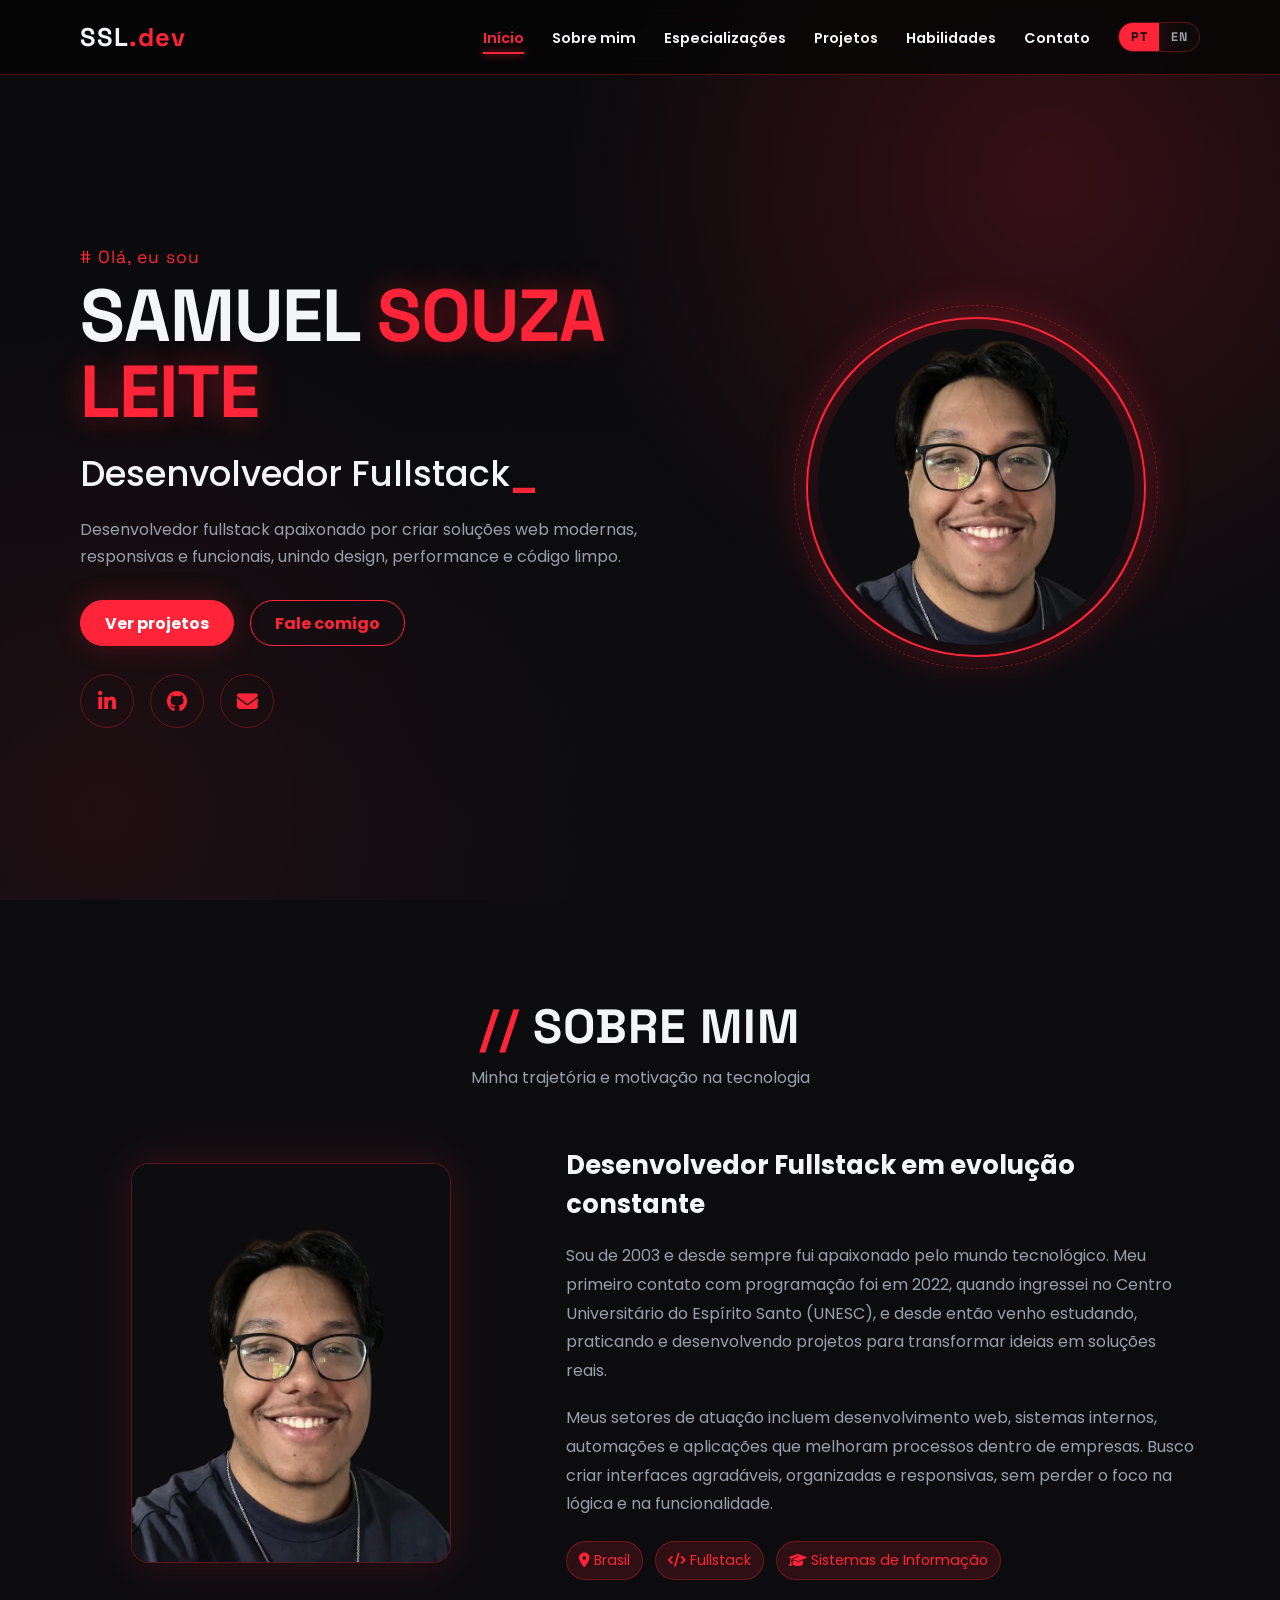
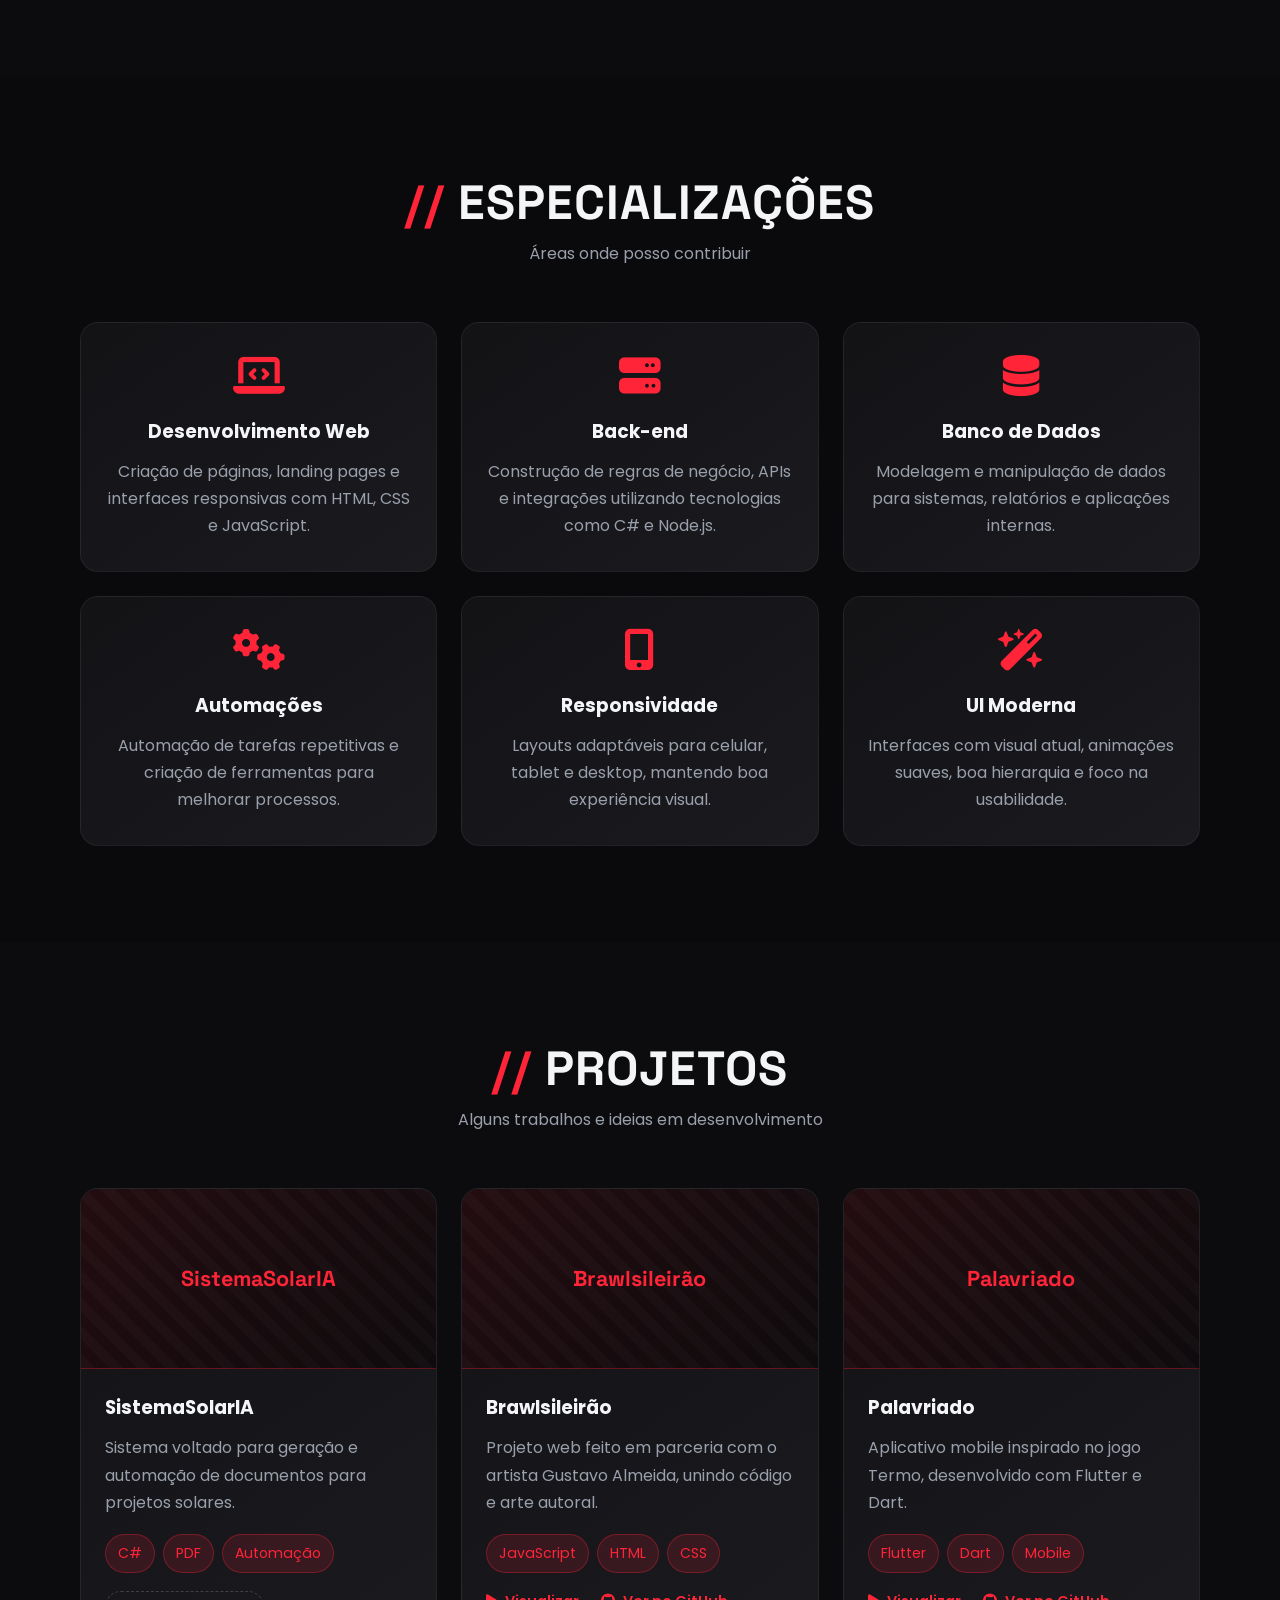
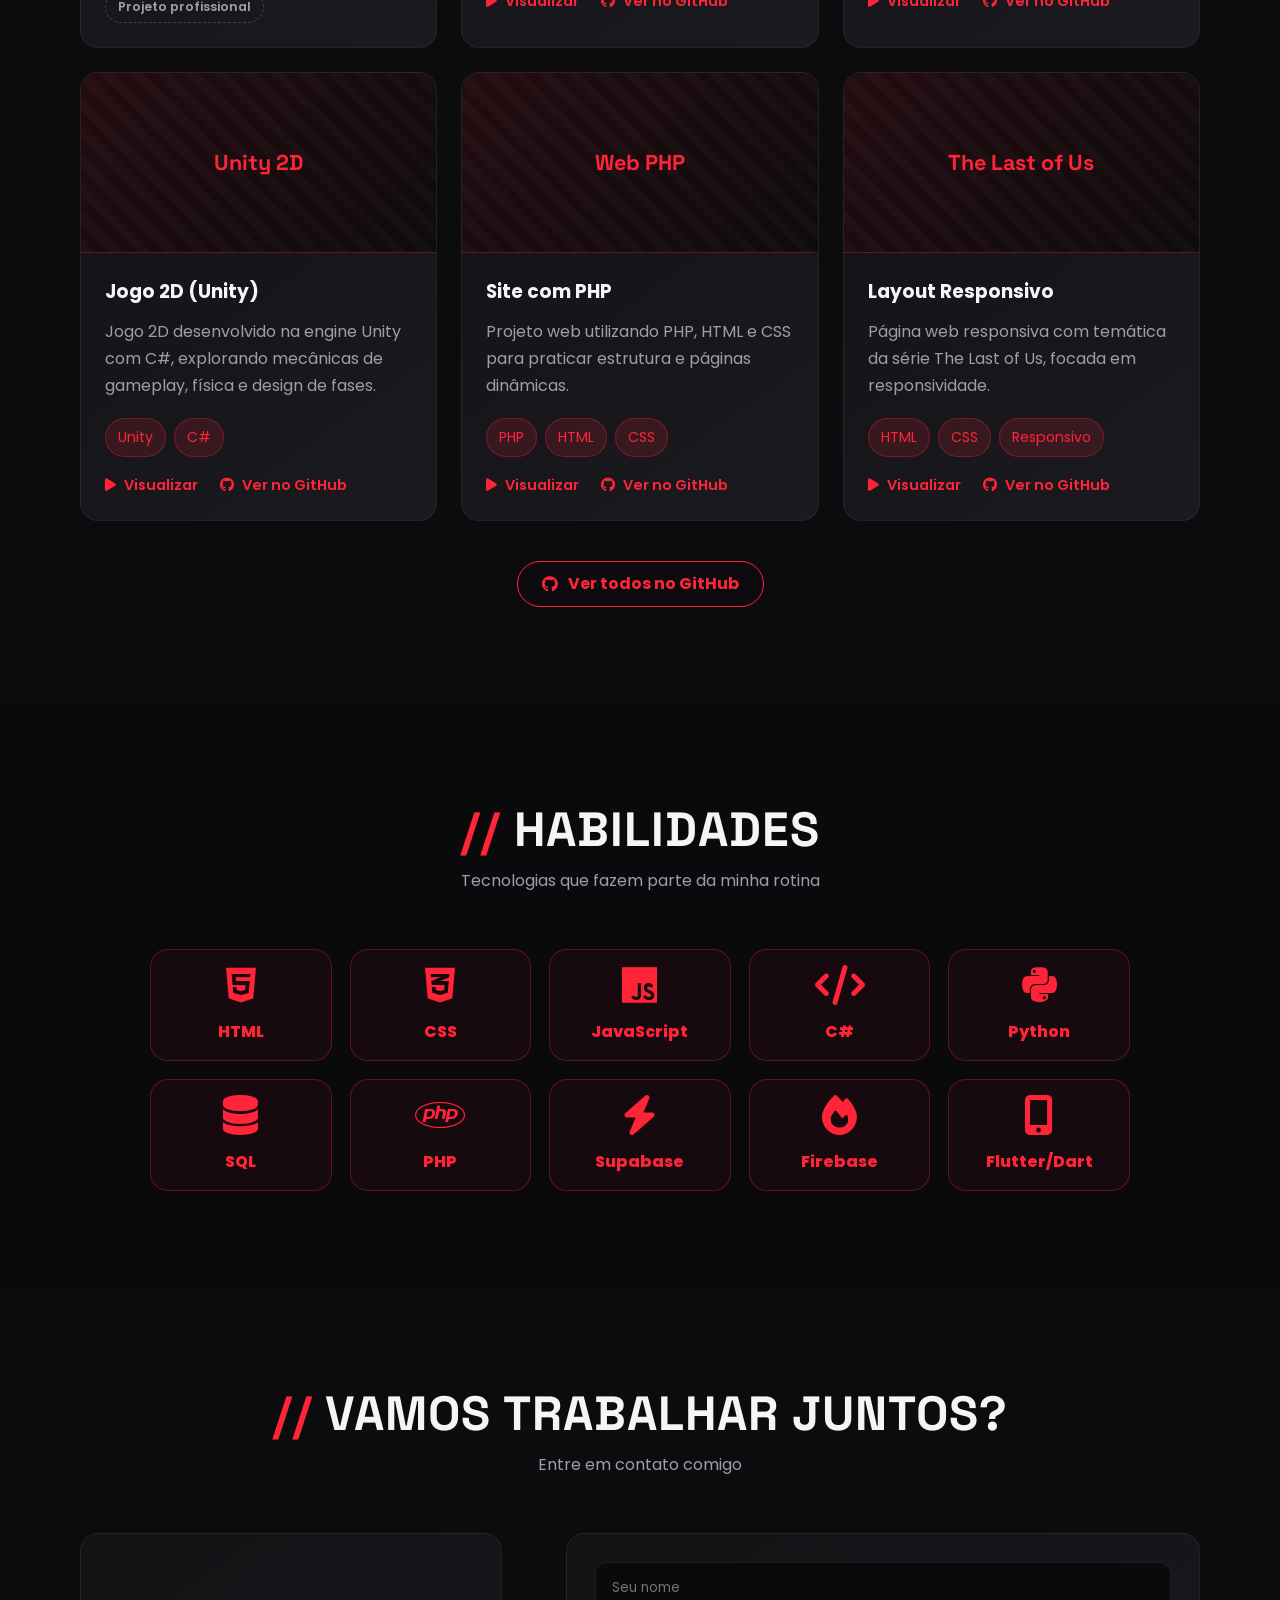
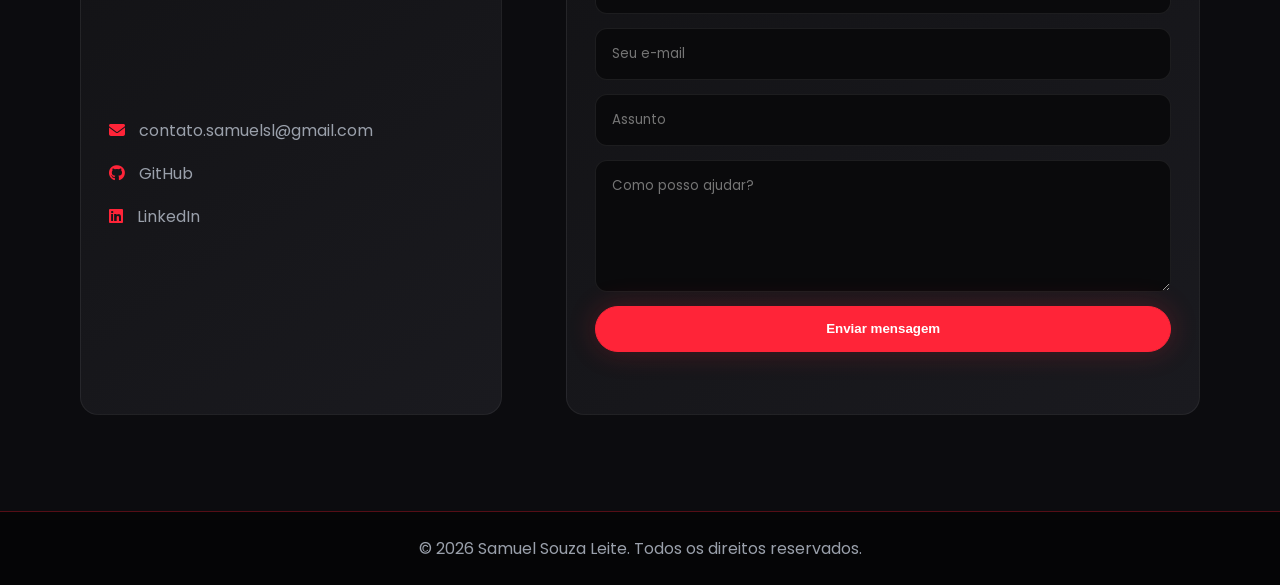
==== index.html @ d4958735 "Transforma habilidades em accordion e ajusta contato e formacao - Habilidades centralizadas em grade" ====
<!DOCTYPE html>
<html lang="pt-BR">
<head>
    <meta charset="UTF-8" />
    <meta name="viewport" content="width=device-width, initial-scale=1.0" />
    <meta name="description" content="Portfólio de Samuel Souza Leite, desenvolvedor fullstack." />
    <title>Samuel Souza Leite | Desenvolvedor Fullstack</title>

    <link rel="preconnect" href="https://fonts.googleapis.com" />
    <link rel="preconnect" href="https://fonts.gstatic.com" crossorigin />
    <link href="https://fonts.googleapis.com/css2?family=Poppins:wght@300;400;500;600;700;800&family=Space+Grotesk:wght@500;600;700&display=swap" rel="stylesheet" />
    <link rel="stylesheet" href="https://cdnjs.cloudflare.com/ajax/libs/font-awesome/6.5.2/css/all.min.css" />
    <link rel="stylesheet" href="style.css" />
</head>
<body>
    <div class="grid-overlay" aria-hidden="true"></div>

    <header class="header" id="header">
        <nav class="navbar container">
            <a href="#home" class="logo">SSL<span>.dev</span></a>

            <div class="nav-right">
                <ul class="nav-menu" id="navMenu">
                    <li><a href="#home" class="nav-link active" data-i18n="nav_home">Início</a></li>
                    <li><a href="#sobre" class="nav-link" data-i18n="nav_about">Sobre mim</a></li>
                    <li><a href="#especializacoes" class="nav-link" data-i18n="nav_services">Especializações</a></li>
                    <li><a href="#projetos" class="nav-link" data-i18n="nav_projects">Projetos</a></li>
                    <li><a href="#habilidades" class="nav-link" data-i18n="nav_skills">Habilidades</a></li>
                    <li><a href="#contato" class="nav-link" data-i18n="nav_contact">Contato</a></li>
                </ul>

                <div class="lang-switch" id="langSwitch" role="group" aria-label="Idioma / Language">
                    <button type="button" class="lang-btn active" data-lang="pt">PT</button>
                    <button type="button" class="lang-btn" data-lang="en">EN</button>
                </div>

                <button class="menu-toggle" id="menuToggle" aria-label="Abrir menu">
                    <span></span>
                    <span></span>
                    <span></span>
                </button>
            </div>
        </nav>
    </header>

    <main>
        <section class="hero section" id="home">
            <div class="container hero-content">
                <div class="hero-text reveal">
                    <p class="eyebrow" data-i18n="hero_eyebrow"># Olá, eu sou</p>
                    <h1>SAMUEL <span>SOUZA LEITE</span></h1>
                    <h2><span id="typingText"></span><span class="cursor">_</span></h2>
                    <p class="hero-description" data-i18n="hero_description">
                        Desenvolvedor fullstack apaixonado por criar soluções web modernas,
                        responsivas e funcionais, unindo design, performance e código limpo.
                    </p>

                    <div class="hero-actions">
                        <a href="#projetos" class="btn btn-primary" data-i18n="hero_btn_projects">Ver projetos</a>
                        <a href="#contato" class="btn btn-outline" data-i18n="hero_btn_contact">Fale comigo</a>
                    </div>

                    <div class="social-links">
                        <a href="https://www.linkedin.com/in/samuel-souza-leite-43281b252/" target="_blank" rel="noopener noreferrer" aria-label="LinkedIn">
                            <i class="fa-brands fa-linkedin-in"></i>
                        </a>
                        <a href="https://github.com/samuelsouzaleite" target="_blank" rel="noopener noreferrer" aria-label="GitHub">
                            <i class="fa-brands fa-github"></i>
                        </a>
                        <a href="https://mail.google.com/mail/?view=cm&fs=1&to=contato.samuelsl@gmail.com&su=Contato%20via%20portf%C3%B3lio" target="_blank" rel="noopener noreferrer" aria-label="E-mail">
                            <i class="fa-solid fa-envelope"></i>
                        </a>
                    </div>
                </div>

                <div class="hero-image reveal">
                    <div class="image-frame">
                        <div class="image-crop">
                            <img src="assets/img/fotoperfil.webp" alt="Foto de Samuel Souza Leite" />
                        </div>
                    </div>
                </div>
            </div>
        </section>

        <section class="section about" id="sobre">
            <div class="container">
                <div class="section-title reveal">
                    <h2 data-i18n="about_title">Sobre mim</h2>
                    <p data-i18n="about_subtitle">Minha trajetória e motivação na tecnologia</p>
                </div>

                <div class="about-content">
                    <div class="about-illustration reveal">
                        <div class="about-photo">
                            <img src="assets/img/fotoperfil.webp" alt="Ilustração de Samuel" />
                        </div>
                    </div>

                    <div class="about-text reveal">
                        <h3 data-i18n="about_h3">Desenvolvedor Fullstack em evolução constante</h3>
                        <p data-i18n="about_p1">
                            Sou de 2003 e desde sempre fui apaixonado pelo mundo tecnológico.
                            Meu primeiro contato com programação foi em 2022, quando ingressei no Centro
                            Universitário do Espírito Santo (UNESC), e desde então venho estudando, praticando
                            e desenvolvendo projetos para transformar ideias em soluções reais.
                        </p>
                        <p data-i18n="about_p2">
                            Meus setores de atuação incluem desenvolvimento web, sistemas internos, automações e aplicações
                            que melhoram processos dentro de empresas. Busco criar interfaces agradáveis,
                            organizadas e responsivas, sem perder o foco na lógica e na funcionalidade.
                        </p>

                        <div class="about-info">
                            <span><i class="fa-solid fa-location-dot"></i> <span data-i18n="about_info_location">Brasil</span></span>
                            <span><i class="fa-solid fa-code"></i> <span data-i18n="about_info_role">Fullstack</span></span>
                            <span><i class="fa-solid fa-graduation-cap"></i> <span data-i18n="about_info_edu">Sistemas de Informação</span></span>
                        </div>
                    </div>
                </div>
            </div>
        </section>

        <section class="section services" id="especializacoes">
            <div class="container">
                <div class="section-title reveal">
                    <h2 data-i18n="services_title">Especializações</h2>
                    <p data-i18n="services_subtitle">Áreas onde posso contribuir</p>
                </div>

                <div class="cards-grid">
                    <article class="service-card reveal">
                        <i class="fa-solid fa-laptop-code"></i>
                        <h3 data-i18n="service_web_title">Desenvolvimento Web</h3>
                        <p data-i18n="service_web_desc">Criação de páginas, landing pages e interfaces responsivas com HTML, CSS e JavaScript.</p>
                    </article>

                    <article class="service-card reveal">
                        <i class="fa-solid fa-server"></i>
                        <h3 data-i18n="service_back_title">Back-end</h3>
                        <p data-i18n="service_back_desc">Construção de regras de negócio, APIs e integrações utilizando tecnologias como C# e Node.js.</p>
                    </article>

                    <article class="service-card reveal">
                        <i class="fa-solid fa-database"></i>
                        <h3 data-i18n="service_db_title">Banco de Dados</h3>
                        <p data-i18n="service_db_desc">Modelagem e manipulação de dados para sistemas, relatórios e aplicações internas.</p>
                    </article>

                    <article class="service-card reveal">
                        <i class="fa-solid fa-gears"></i>
                        <h3 data-i18n="service_auto_title">Automações</h3>
                        <p data-i18n="service_auto_desc">Automação de tarefas repetitivas e criação de ferramentas para melhorar processos.</p>
                    </article>

                    <article class="service-card reveal">
                        <i class="fa-solid fa-mobile-screen-button"></i>
                        <h3 data-i18n="service_resp_title">Responsividade</h3>
                        <p data-i18n="service_resp_desc">Layouts adaptáveis para celular, tablet e desktop, mantendo boa experiência visual.</p>
                    </article>

                    <article class="service-card reveal">
                        <i class="fa-solid fa-wand-magic-sparkles"></i>
                        <h3 data-i18n="service_ui_title">UI Moderna</h3>
                        <p data-i18n="service_ui_desc">Interfaces com visual atual, animações suaves, boa hierarquia e foco na usabilidade.</p>
                    </article>
                </div>
            </div>
        </section>

        <section class="section projects" id="projetos">
            <div class="container">
                <div class="section-title reveal">
                    <h2 data-i18n="projects_title">Projetos</h2>
                    <p data-i18n="projects_subtitle">Alguns trabalhos e ideias em desenvolvimento</p>
                </div>

                <div class="project-grid">
                    <article class="project-card reveal">
                        <div class="project-image"><span>SistemaSolarIA</span></div>
                        <div class="project-body">
                            <h3>SistemaSolarIA</h3>
                            <p data-i18n="project_solar_desc">Sistema voltado para geração e automação de documentos para projetos solares.</p>
                            <div class="techs"><span>C#</span><span data-i18n="tech_pdf">PDF</span><span data-i18n="tech_automation">Automação</span></div>
                            <span class="project-badge" data-i18n="project_pro_tag">Projeto profissional</span>
                        </div>
                    </article>

                    <article class="project-card reveal">
                        <div class="project-image"><span>Brawlsileirão</span></div>
                        <div class="project-body">
                            <h3>Brawlsileirão</h3>
                            <p data-i18n="project_brawl_desc">Projeto web feito em parceria com o artista Gustavo Almeida, unindo código e arte autoral.</p>
                            <div class="techs"><span>JavaScript</span><span>HTML</span><span>CSS</span></div>
                            <div class="project-actions">
                                <button class="project-link project-preview" type="button"
                                        data-video="assets/videos/brawlsileirao.mp4"
                                        data-title="Brawlsileirão"
                                        data-desc-pt="Brawlsileirão é um projeto web criado em parceria com o artista Gustavo Almeida, unindo programação e arte autoral. A proposta mistura o universo dos jogos com a temática do futebol brasileiro, resultando em uma experiência visual divertida e interativa. Foi desenvolvido do zero com JavaScript, HTML e CSS, com foco em animações, responsividade e uma identidade visual marcante."
                                        data-desc-en="Brawlsileirão is a web project created in partnership with artist Gustavo Almeida, blending programming and original artwork. It mixes the gaming universe with the theme of Brazilian football, resulting in a fun and interactive visual experience. It was built from scratch with JavaScript, HTML and CSS, focusing on animations, responsiveness and a strong visual identity.">
                                    <i class="fa-solid fa-play"></i> <span data-i18n="project_watch">Visualizar</span>
                                </button>
                                <a class="project-link" href="https://github.com/samuelsouzaleite/brawlsileirao" target="_blank" rel="noopener noreferrer"><i class="fa-brands fa-github"></i> <span data-i18n="project_view">Ver no GitHub</span></a>
                            </div>
                        </div>
                    </article>

                    <article class="project-card reveal">
                        <div class="project-image"><span>Palavriado</span></div>
                        <div class="project-body">
                            <h3 data-i18n="project_termo_title">Palavriado</h3>
                            <p data-i18n="project_termo_desc">Aplicativo mobile inspirado no jogo Termo, desenvolvido com Flutter e Dart.</p>
                            <div class="techs"><span>Flutter</span><span>Dart</span><span data-i18n="tech_mobile">Mobile</span></div>
                            <div class="project-actions">
                                <button class="project-link project-preview" type="button"
                                        data-video="assets/videos/palavriado.mp4"
                                        data-title="Palavriado"
                                        data-desc-pt="Palavriado é um jogo de palavras para dispositivos móveis inspirado no clássico Termo (a versão brasileira do Wordle). O desafio é descobrir a palavra secreta em poucas tentativas, com dicas de cor a cada palpite. Foi desenvolvido com Flutter e Dart, com foco em uma interface fluida, responsiva e uma jogabilidade divertida."
                                        data-desc-en="Palavriado is a mobile word game inspired by the classic Termo (the Brazilian version of Wordle). The goal is to guess the secret word in a few tries, with color hints on each guess. It was built with Flutter and Dart, focusing on a smooth, responsive interface and fun gameplay.">
                                    <i class="fa-solid fa-play"></i> <span data-i18n="project_watch">Visualizar</span>
                                </button>
                                <a class="project-link" href="https://github.com/samuelsouzaleite/app_jogo" target="_blank" rel="noopener noreferrer"><i class="fa-brands fa-github"></i> <span data-i18n="project_view">Ver no GitHub</span></a>
                            </div>
                        </div>
                    </article>

                    <article class="project-card reveal">
                        <div class="project-image"><span>Unity 2D</span></div>
                        <div class="project-body">
                            <h3 data-i18n="project_unity_title">Jogo 2D (Unity)</h3>
                            <p data-i18n="project_unity_desc">Jogo 2D desenvolvido na engine Unity com C#, explorando mecânicas de gameplay, física e design de fases.</p>
                            <div class="techs"><span>Unity</span><span>C#</span></div>
                            <div class="project-actions">
                                <button class="project-link project-preview" type="button"
                                        data-video="assets/videos/Jogo-video-apresentacao.mp4"
                                        data-title="Jogo 2D (Unity)"
                                        data-desc-pt="Jogo 2D desenvolvido na engine Unity utilizando C#. O projeto explora mecânicas de plataforma, movimentação do personagem, colisões, física e design de fases. Foi criado com foco em aprender o fluxo de desenvolvimento de jogos na Unity, desde a construção do cenário até a lógica de gameplay e a interação."
                                        data-desc-en="2D game developed in the Unity engine using C#. The project explores platform mechanics, character movement, collisions, physics and level design. It was built to learn the game development workflow in Unity, from building the scene to gameplay logic and interaction.">
                                    <i class="fa-solid fa-play"></i> <span data-i18n="project_watch">Visualizar</span>
                                </button>
                                <a class="project-link" href="https://github.com/samuelsouzaleite/unity-jogo2D" target="_blank" rel="noopener noreferrer"><i class="fa-brands fa-github"></i> <span data-i18n="project_view">Ver no GitHub</span></a>
                            </div>
                        </div>
                    </article>

                    <article class="project-card reveal">
                        <div class="project-image"><span>Web PHP</span></div>
                        <div class="project-body">
                            <h3 data-i18n="project_php_title">Site com PHP</h3>
                            <p data-i18n="project_php_desc">Projeto web utilizando PHP, HTML e CSS para praticar estrutura e páginas dinâmicas.</p>
                            <div class="techs"><span>PHP</span><span>HTML</span><span>CSS</span></div>
                            <div class="project-actions">
                                <button class="project-link project-preview" type="button"
                                        data-video="assets/videos/sitephp.mp4"
                                        data-title="Site com PHP"
                                        data-desc-pt="Sistema web desenvolvido com PHP, HTML e CSS, com foco em cadastro de usuários e páginas dinâmicas. O projeto trabalha formulários, validação de dados e a integração entre back-end e front-end, aplicando a lógica do lado do servidor com PHP."
                                        data-desc-en="Web system built with PHP, HTML and CSS, focused on user registration and dynamic pages. The project handles forms, data validation and back-end/front-end integration, applying server-side logic with PHP.">
                                    <i class="fa-solid fa-play"></i> <span data-i18n="project_watch">Visualizar</span>
                                </button>
                                <a class="project-link" href="https://github.com/samuelsouzaleite/Site-com-PHP-HTML-E-CSS" target="_blank" rel="noopener noreferrer"><i class="fa-brands fa-github"></i> <span data-i18n="project_view">Ver no GitHub</span></a>
                            </div>
                        </div>
                    </article>

                    <article class="project-card reveal">
                        <div class="project-image"><span>The Last of Us</span></div>
                        <div class="project-body">
                            <h3 data-i18n="project_tlou_title">Layout Responsivo</h3>
                            <p data-i18n="project_tlou_desc">Página web responsiva com temática da série The Last of Us, focada em responsividade.</p>
                            <div class="techs"><span>HTML</span><span>CSS</span><span data-i18n="tech_responsive">Responsivo</span></div>
                            <div class="project-actions">
                                <button class="project-link project-preview" type="button"
                                        data-video="assets/videos/layoutresponsivo.mp4"
                                        data-title="Layout Responsivo"
                                        data-desc-pt="Página web responsiva com temática da série The Last of Us, desenvolvida com HTML e CSS. O foco do projeto é a responsividade: o layout se adapta de forma fluida a celular, tablet e desktop, mantendo uma boa experiência visual em qualquer tamanho de tela."
                                        data-desc-en="Responsive web page themed around The Last of Us series, built with HTML and CSS. The project focuses on responsiveness: the layout adapts smoothly to mobile, tablet and desktop, keeping a good visual experience on any screen size.">
                                    <i class="fa-solid fa-play"></i> <span data-i18n="project_watch">Visualizar</span>
                                </button>
                                <a class="project-link" href="https://github.com/samuelsouzaleite/Layout-Responsivo" target="_blank" rel="noopener noreferrer"><i class="fa-brands fa-github"></i> <span data-i18n="project_view">Ver no GitHub</span></a>
                            </div>
                        </div>
                    </article>
                </div>

                <div class="projects-cta reveal">
                    <a href="https://github.com/samuelsouzaleite" target="_blank" rel="noopener noreferrer" class="btn btn-outline">
                        <i class="fa-brands fa-github"></i> <span data-i18n="projects_all">Ver todos no GitHub</span>
                    </a>
                </div>
            </div>
        </section>

        <section class="section skills" id="habilidades">
            <div class="container">
                <div class="section-title reveal">
                    <h2 data-i18n="skills_title">Habilidades</h2>
                    <p data-i18n="skills_subtitle">Tecnologias que fazem parte da minha rotina</p>
                </div>

                <div class="skills-grid reveal">
                    <div class="skill-item" data-skill-pt="Estruturação de páginas web semânticas." data-skill-en="Structuring semantic web pages.">
                        <button class="skill-toggle" type="button" aria-expanded="false" aria-controls="skill-panel-html">
                            <i class="fa-brands fa-html5"></i><span>HTML</span>
                        </button>
                        <div class="skill-panel" id="skill-panel-html">
                            <div class="skill-panel-inner"><p class="skill-panel-text">Estruturação de páginas web semânticas.</p></div>
                        </div>
                    </div>

                    <div class="skill-item" data-skill-pt="Estilização, responsividade e animações." data-skill-en="Styling, responsiveness and animations.">
                        <button class="skill-toggle" type="button" aria-expanded="false" aria-controls="skill-panel-css">
                            <i class="fa-brands fa-css3-alt"></i><span>CSS</span>
                        </button>
                        <div class="skill-panel" id="skill-panel-css">
                            <div class="skill-panel-inner"><p class="skill-panel-text">Estilização, responsividade e animações.</p></div>
                        </div>
                    </div>

                    <div class="skill-item" data-skill-pt="Interações, DOM e lógica front-end." data-skill-en="Interactions, DOM and front-end logic.">
                        <button class="skill-toggle" type="button" aria-expanded="false" aria-controls="skill-panel-js">
                            <i class="fa-brands fa-js"></i><span>JavaScript</span>
                        </button>
                        <div class="skill-panel" id="skill-panel-js">
                            <div class="skill-panel-inner"><p class="skill-panel-text">Interações, DOM e lógica front-end.</p></div>
                        </div>
                    </div>

                    <div class="skill-item" data-skill-pt="Sistemas, aplicações e automações." data-skill-en="Systems, applications and automations.">
                        <button class="skill-toggle" type="button" aria-expanded="false" aria-controls="skill-panel-csharp">
                            <i class="fa-solid fa-code"></i><span>C#</span>
                        </button>
                        <div class="skill-panel" id="skill-panel-csharp">
                            <div class="skill-panel-inner"><p class="skill-panel-text">Sistemas, aplicações e automações.</p></div>
                        </div>
                    </div>

                    <div class="skill-item" data-skill-pt="Scripts, lógica e manipulação de dados." data-skill-en="Scripts, logic and data manipulation.">
                        <button class="skill-toggle" type="button" aria-expanded="false" aria-controls="skill-panel-python">
                            <i class="fa-brands fa-python"></i><span>Python</span>
                        </button>
                        <div class="skill-panel" id="skill-panel-python">
                            <div class="skill-panel-inner"><p class="skill-panel-text">Scripts, lógica e manipulação de dados.</p></div>
                        </div>
                    </div>

                    <div class="skill-item" data-skill-pt="Consultas e manipulação de bancos de dados relacionais." data-skill-en="Querying and manipulating relational databases.">
                        <button class="skill-toggle" type="button" aria-expanded="false" aria-controls="skill-panel-sql">
                            <i class="fa-solid fa-database"></i><span>SQL</span>
                        </button>
                        <div class="skill-panel" id="skill-panel-sql">
                            <div class="skill-panel-inner"><p class="skill-panel-text">Consultas e manipulação de bancos de dados relacionais.</p></div>
                        </div>
                    </div>

                    <div class="skill-item" data-skill-pt="Páginas dinâmicas e aplicações web." data-skill-en="Dynamic pages and web applications.">
                        <button class="skill-toggle" type="button" aria-expanded="false" aria-controls="skill-panel-php">
                            <i class="fa-brands fa-php"></i><span>PHP</span>
                        </button>
                        <div class="skill-panel" id="skill-panel-php">
                            <div class="skill-panel-inner"><p class="skill-panel-text">Páginas dinâmicas e aplicações web.</p></div>
                        </div>
                    </div>

                    <div class="skill-item" data-skill-pt="Backend, autenticação e banco de dados na nuvem." data-skill-en="Backend, authentication and cloud database.">
                        <button class="skill-toggle" type="button" aria-expanded="false" aria-controls="skill-panel-supabase">
                            <i class="fa-solid fa-bolt"></i><span>Supabase</span>
                        </button>
                        <div class="skill-panel" id="skill-panel-supabase">
                            <div class="skill-panel-inner"><p class="skill-panel-text">Backend, autenticação e banco de dados na nuvem.</p></div>
                        </div>
                    </div>

                    <div class="skill-item" data-skill-pt="Autenticação, banco em tempo real e hospedagem." data-skill-en="Authentication, realtime database and hosting.">
                        <button class="skill-toggle" type="button" aria-expanded="false" aria-controls="skill-panel-firebase">
                            <i class="fa-solid fa-fire"></i><span>Firebase</span>
                        </button>
                        <div class="skill-panel" id="skill-panel-firebase">
                            <div class="skill-panel-inner"><p class="skill-panel-text">Autenticação, banco em tempo real e hospedagem.</p></div>
                        </div>
                    </div>

                    <div class="skill-item" data-skill-pt="Desenvolvimento de aplicativos mobile multiplataforma." data-skill-en="Cross-platform mobile app development.">
                        <button class="skill-toggle" type="button" aria-expanded="false" aria-controls="skill-panel-flutter">
                            <i class="fa-solid fa-mobile-screen-button"></i><span>Flutter/Dart</span>
                        </button>
                        <div class="skill-panel" id="skill-panel-flutter">
                            <div class="skill-panel-inner"><p class="skill-panel-text">Desenvolvimento de aplicativos mobile multiplataforma.</p></div>
                        </div>
                    </div>
                </div>
            </div>
        </section>

        <section class="section contact" id="contato">
            <div class="container">
                <div class="section-title reveal">
                    <h2 data-i18n="contact_title">Vamos trabalhar juntos?</h2>
                    <p data-i18n="contact_subtitle">Entre em contato comigo</p>
                </div>

                <div class="contact-content">
                    <div class="contact-info reveal">
                        <a href="https://mail.google.com/mail/?view=cm&fs=1&to=contato.samuelsl@gmail.com&su=Contato%20via%20portf%C3%B3lio" target="_blank" rel="noopener noreferrer"><i class="fa-solid fa-envelope"></i> contato.samuelsl@gmail.com</a>
                        <a href="https://github.com/samuelsouzaleite" target="_blank" rel="noopener noreferrer"><i class="fa-brands fa-github"></i> GitHub</a>
                        <a href="https://www.linkedin.com/in/samuel-souza-leite-43281b252/" target="_blank" rel="noopener noreferrer"><i class="fa-brands fa-linkedin"></i> LinkedIn</a>
                    </div>

                    <form class="contact-form reveal" id="contactForm">
                        <input type="text" name="nome" placeholder="Seu nome" data-i18n-placeholder="form_name" required />
                        <input type="email" name="email" placeholder="Seu e-mail" data-i18n-placeholder="form_email" required />
                        <input type="text" name="assunto" placeholder="Assunto" data-i18n-placeholder="form_subject" />
                        <textarea name="mensagem" placeholder="Como posso ajudar?" rows="5" data-i18n-placeholder="form_message" required></textarea>
                        <button type="submit" class="btn btn-primary" data-i18n="contact_btn">Enviar mensagem</button>
                        <p class="form-status" id="formStatus" role="status" aria-live="polite"></p>
                    </form>
                </div>
            </div>
        </section>
    </main>

    <footer class="footer">
        <p>© <span id="year"></span> Samuel Souza Leite. <span data-i18n="footer_rights">Todos os direitos reservados.</span></p>
    </footer>

    <div class="video-modal" id="videoModal" aria-hidden="true" role="dialog" aria-modal="true" aria-labelledby="videoModalTitle">
        <div class="video-modal-backdrop" data-close></div>
        <div class="video-modal-box">
            <button class="video-modal-close" type="button" data-close aria-label="Fechar">
                <i class="fa-solid fa-xmark"></i>
            </button>
            <div class="video-modal-player">
                <video id="videoModalPlayer" controls playsinline preload="metadata"></video>
            </div>
            <div class="video-modal-info">
                <h3 id="videoModalTitle"></h3>
                <p id="videoModalDesc"></p>
            </div>
        </div>
    </div>

    <script src="script.js"></script>
</body>
</html>
---- style.css ----
:root {
    --bg: #0a0a0c;
    --bg-dark: #050506;
    --card: #131316;
    --card-light: #1a1a1f;
    --primary: #ff2438;
    --primary-bright: #ff5361;
    --primary-soft: rgba(255, 36, 56, 0.14);
    --text: #f4f5f7;
    --muted: #9aa0ab;
    --border: rgba(255, 36, 56, 0.32);
    --shadow: 0 0 28px rgba(255, 36, 56, 0.22);
}

* {
    margin: 0;
    padding: 0;
    box-sizing: border-box;
}

html {
    scroll-behavior: smooth;
}

body {
    font-family: "Poppins", sans-serif;
    background: var(--bg);
    color: var(--text);
    overflow-x: hidden;
}

img {
    max-width: 100%;
    display: block;
}

a {
    color: inherit;
    text-decoration: none;
}

.container {
    width: min(1120px, 92%);
    margin: 0 auto;
}

.section {
    padding: 96px 0;
    position: relative;
}

/* Fundo com grade sutil estilo "grid" */
.grid-overlay {
    position: fixed;
    inset: 0;
    z-index: 0;
    pointer-events: none;
    background-image:
        linear-gradient(rgba(255, 36, 56, 0.04) 1px, transparent 1px),
        linear-gradient(90deg, rgba(255, 36, 56, 0.04) 1px, transparent 1px);
    background-size: 46px 46px;
    mask-image: radial-gradient(circle at 50% 0%, #000 0%, transparent 75%);
    -webkit-mask-image: radial-gradient(circle at 50% 0%, #000 0%, transparent 75%);
}

main,
.header,
.footer {
    position: relative;
    z-index: 1;
}

.header {
    position: fixed;
    top: 0;
    left: 0;
    width: 100%;
    z-index: 1000;
    background: rgba(5, 5, 6, 0.82);
    backdrop-filter: blur(14px);
    border-bottom: 1px solid var(--border);
}

.navbar {
    height: 74px;
    display: flex;
    align-items: center;
    justify-content: space-between;
}

.nav-right {
    display: flex;
    align-items: center;
    gap: 28px;
}

.logo {
    font-family: "Space Grotesk", sans-serif;
    color: var(--text);
    font-size: 1.6rem;
    font-weight: 700;
    letter-spacing: 1px;
}

.logo span {
    color: var(--primary);
}

.nav-menu {
    list-style: none;
    display: flex;
    gap: 28px;
}

.nav-link {
    position: relative;
    color: var(--text);
    font-size: 0.9rem;
    font-weight: 600;
    transition: color 0.25s ease;
}

.nav-link::after {
    content: "";
    position: absolute;
    left: 0;
    bottom: -6px;
    width: 0;
    height: 2px;
    background: var(--primary);
    box-shadow: 0 0 8px var(--primary);
    transition: width 0.25s ease;
}

.nav-link:hover,
.nav-link.active {
    color: var(--primary);
}

.nav-link:hover::after,
.nav-link.active::after {
    width: 100%;
}

/* Alternador de idioma */
.lang-switch {
    display: inline-flex;
    border: 1px solid var(--border);
    border-radius: 999px;
    overflow: hidden;
    background: rgba(255, 255, 255, 0.02);
}

.lang-btn {
    padding: 6px 12px;
    font-family: "Space Grotesk", sans-serif;
    font-size: 0.78rem;
    font-weight: 700;
    letter-spacing: 0.5px;
    color: var(--muted);
    background: none;
    border: 0;
    cursor: pointer;
    transition: 0.2s ease;
}

.lang-btn.active {
    color: var(--bg-dark);
    background: var(--primary);
    box-shadow: var(--shadow);
}

.menu-toggle {
    display: none;
    flex-direction: column;
    gap: 5px;
    background: none;
    border: 0;
    cursor: pointer;
}

.menu-toggle span {
    width: 28px;
    height: 3px;
    background: var(--primary);
    border-radius: 8px;
    transition: 0.3s;
}

.hero {
    min-height: 100vh;
    display: flex;
    align-items: center;
    background:
        radial-gradient(circle at 82% 20%, rgba(255, 36, 56, 0.18), transparent 38%),
        radial-gradient(circle at 8% 90%, rgba(255, 36, 56, 0.08), transparent 34%),
        linear-gradient(180deg, #0a0a0c 0%, #0d0d10 100%);
}

.hero-content {
    display: grid;
    grid-template-columns: 1.15fr 0.85fr;
    align-items: center;
    gap: 64px;
    padding-top: 74px;
}

.eyebrow {
    font-family: "Space Grotesk", sans-serif;
    color: var(--primary);
    font-size: 1.1rem;
    letter-spacing: 1px;
    margin-bottom: 10px;
}

.hero h1 {
    font-family: "Space Grotesk", sans-serif;
    font-size: clamp(2.3rem, 6vw, 4.6rem);
    line-height: 1.04;
    color: var(--text);
    font-weight: 700;
    letter-spacing: -1px;
}

.hero h1 span {
    color: var(--primary);
    text-shadow: 0 0 30px rgba(255, 36, 56, 0.4);
}

.hero h2 {
    min-height: 46px;
    margin: 16px 0;
    font-size: clamp(1.4rem, 3vw, 2.2rem);
    font-weight: 500;
    color: var(--muted);
}

#typingText {
    color: var(--text);
}

.cursor {
    color: var(--primary);
    font-weight: 700;
    animation: blink 0.8s infinite;
}

.hero-description {
    max-width: 590px;
    color: var(--muted);
    line-height: 1.7;
    margin-bottom: 30px;
}

.hero-actions,
.social-links {
    display: flex;
    align-items: center;
    flex-wrap: wrap;
    gap: 16px;
}

.btn {
    display: inline-flex;
    align-items: center;
    justify-content: center;
    min-height: 46px;
    padding: 0 24px;
    border-radius: 999px;
    border: 1px solid var(--primary);
    font-weight: 700;
    transition: 0.25s ease;
}

.btn-primary {
    background: var(--primary);
    color: #fff;
    box-shadow: var(--shadow);
}

.btn-outline {
    color: var(--primary);
    background: transparent;
}

.btn:hover {
    transform: translateY(-3px);
    box-shadow: 0 0 26px rgba(255, 36, 56, 0.45);
}

.btn-outline:hover {
    background: var(--primary-soft);
}

.social-links {
    margin-top: 28px;
}

.social-links a {
    width: 54px;
    height: 54px;
    display: grid;
    place-items: center;
    border: 1px solid var(--border);
    border-radius: 50%;
    color: var(--primary);
    font-size: 1.3rem;
    transition: 0.25s ease;
}

.social-links a:hover {
    background: var(--primary);
    color: #fff;
    box-shadow: var(--shadow);
    transform: translateY(-4px);
}

/* Foto do hero — centralizada no eixo, com moldura hexagonal-suave */
.hero-image {
    position: relative;
    display: flex;
    justify-content: center;
    align-items: center;
}

.image-frame {
    width: min(340px, 78vw);
    aspect-ratio: 1;
    margin: 0 auto;
    border-radius: 50%;
    padding: 10px;
    border: 2px solid var(--primary);
    box-shadow: 0 0 44px rgba(255, 36, 56, 0.3), inset 0 0 30px rgba(255, 36, 56, 0.12);
    background: radial-gradient(circle at 50% 30%, rgba(255, 36, 56, 0.14), transparent 70%);
    position: relative;
}

.image-frame::before {
    content: "";
    position: absolute;
    inset: -14px;
    border-radius: 50%;
    border: 1px dashed rgba(255, 36, 56, 0.35);
    animation: spin 26s linear infinite;
}

.image-crop {
    width: 100%;
    height: 100%;
    border-radius: 50%;
    overflow: hidden;
}

.image-frame img {
    width: 100%;
    height: 100%;
    object-fit: cover;
    object-position: 50% 65%;
    border-radius: 50%;
    background: #101014;
    /* leve zoom + deslocamento para centralizar o rosto na moldura */
    transform: scale(1.15) translateX(-6%);
    transform-origin: center;
}

.section-title {
    text-align: center;
    margin-bottom: 56px;
}

.section-title h2 {
    font-family: "Space Grotesk", sans-serif;
    color: var(--text);
    font-size: clamp(2rem, 4vw, 3rem);
    text-transform: uppercase;
    letter-spacing: 1px;
}

.section-title h2::before {
    content: "// ";
    color: var(--primary);
}

.section-title p {
    color: var(--muted);
    margin-top: 8px;
}

.about,
.projects,
.contact {
    background: #0c0c0f;
}

.about-content,
.contact-content {
    display: grid;
    grid-template-columns: 0.8fr 1.2fr;
    align-items: center;
    gap: 64px;
}

.about-photo {
    width: min(320px, 78vw);
    aspect-ratio: 4 / 5;
    margin: 0 auto;
    border-radius: 18px;
    border: 1px solid var(--border);
    filter: drop-shadow(0 0 24px rgba(255, 36, 56, 0.16));
    background: #101014;
    overflow: hidden;
}

.about-photo img {
    width: 100%;
    height: 100%;
    object-fit: cover;
    object-position: 50% 65%;
    /* leve zoom + deslocamento para centralizar o rosto */
    transform: scale(1.15) translateX(-6%);
    transform-origin: center;
}

.about-text h3 {
    color: var(--text);
    font-size: 1.6rem;
    margin-bottom: 18px;
}

.about-text p {
    color: var(--muted);
    line-height: 1.8;
    margin-bottom: 18px;
}

.about-info {
    display: flex;
    flex-wrap: wrap;
    gap: 12px;
    margin-top: 22px;
}

.about-info span,
.techs span {
    padding: 8px 12px;
    border-radius: 999px;
    color: var(--primary);
    background: var(--primary-soft);
    border: 1px solid var(--border);
    font-size: 0.88rem;
}

.about-info > span > span {
    color: var(--primary);
    background: none;
    border: 0;
    padding: 0;
}

.cards-grid,
.project-grid {
    display: grid;
    grid-template-columns: repeat(3, 1fr);
    gap: 24px;
}

.service-card,
.project-card,
.contact-form,
.contact-info {
    background: linear-gradient(145deg, var(--card), var(--card-light));
    border: 1px solid rgba(255, 255, 255, 0.06);
    border-radius: 18px;
    transition: 0.25s ease;
}

.service-card {
    min-height: 230px;
    padding: 32px 24px;
    text-align: center;
}

.service-card:hover,
.project-card:hover {
    border-color: var(--primary);
    box-shadow: var(--shadow);
    transform: translateY(-6px);
}

.service-card i {
    color: var(--primary);
    font-size: 2.6rem;
    margin-bottom: 20px;
}

.service-card h3,
.project-card h3 {
    margin-bottom: 12px;
}

.service-card p,
.project-card p {
    color: var(--muted);
    line-height: 1.7;
}

.project-card {
    overflow: hidden;
}

.project-image {
    height: 180px;
    display: grid;
    place-items: center;
    font-family: "Space Grotesk", sans-serif;
    color: var(--primary);
    font-size: 1.35rem;
    font-weight: 700;
    background:
        linear-gradient(135deg, rgba(255, 36, 56, 0.1), rgba(255, 36, 56, 0.02)),
        repeating-linear-gradient(45deg, rgba(255, 255, 255, 0.02) 0 10px, transparent 10px 20px),
        #0a0a0c;
    border-bottom: 1px solid var(--border);
}

.project-body {
    padding: 24px;
}

.techs {
    display: flex;
    flex-wrap: wrap;
    gap: 8px;
    margin-top: 18px;
}

.project-link {
    display: inline-flex;
    align-items: center;
    gap: 8px;
    margin-top: 18px;
    font-weight: 600;
    font-size: 0.9rem;
    color: var(--primary);
    transition: 0.2s ease;
}

.project-link:hover {
    gap: 12px;
    text-shadow: 0 0 12px rgba(255, 36, 56, 0.5);
}

.project-badge {
    display: inline-block;
    margin-top: 18px;
    padding: 6px 12px;
    font-size: 0.78rem;
    font-weight: 600;
    color: var(--muted);
    border: 1px dashed rgba(255, 255, 255, 0.18);
    border-radius: 999px;
}

.projects-cta {
    display: flex;
    justify-content: center;
    margin-top: 40px;
}

.projects-cta .btn {
    gap: 10px;
}

/* Ações do card (Visualizar + GitHub) */
.project-actions {
    display: flex;
    flex-wrap: wrap;
    align-items: center;
    gap: 22px;
    margin-top: 18px;
}

.project-actions .project-link {
    margin-top: 0;
}

/* Botão "Visualizar" (é um <button>, precisa resetar o estilo padrão) */
button.project-link {
    background: none;
    border: 0;
    padding: 0;
    font-family: inherit;
    cursor: pointer;
}

/* ---------- Modal de vídeo ---------- */
.video-modal {
    position: fixed;
    inset: 0;
    z-index: 2000;
    display: flex;
    align-items: center;
    justify-content: center;
    padding: 24px;
    opacity: 0;
    visibility: hidden;
    transition: opacity 0.3s ease, visibility 0.3s ease;
}

.video-modal.open {
    opacity: 1;
    visibility: visible;
}

.video-modal-backdrop {
    position: absolute;
    inset: 0;
    background: rgba(0, 0, 0, 0.78);
    backdrop-filter: blur(6px);
}

.video-modal-box {
    position: relative;
    z-index: 1;
    width: min(860px, 100%);
    max-height: 90vh;
    overflow-y: auto;
    background: var(--card);
    border: 1px solid var(--border);
    border-radius: 18px;
    box-shadow: 0 0 60px rgba(255, 36, 56, 0.28);
    transform: translateY(16px) scale(0.98);
    transition: transform 0.3s ease;
}

.video-modal.open .video-modal-box {
    transform: translateY(0) scale(1);
}

.video-modal-close {
    position: absolute;
    top: 14px;
    right: 14px;
    z-index: 2;
    width: 40px;
    height: 40px;
    display: grid;
    place-items: center;
    border: 1px solid var(--border);
    border-radius: 50%;
    background: rgba(5, 5, 6, 0.7);
    color: var(--text);
    font-size: 1.1rem;
    cursor: pointer;
    transition: 0.2s ease;
}

.video-modal-close:hover {
    background: var(--primary);
    color: #fff;
    box-shadow: var(--shadow);
}

.video-modal-player {
    background: #000;
    border-radius: 18px 18px 0 0;
    overflow: hidden;
    aspect-ratio: 16 / 9;
}

.video-modal-player video {
    width: 100%;
    height: 100%;
    display: block;
    object-fit: contain;
    background: #000;
}

.video-modal-info {
    padding: 26px 30px 32px;
}

.video-modal-info h3 {
    font-family: "Space Grotesk", sans-serif;
    color: var(--text);
    font-size: 1.6rem;
    margin-bottom: 12px;
}

.video-modal-info h3::before {
    content: "// ";
    color: var(--primary);
}

.video-modal-info p {
    color: var(--muted);
    line-height: 1.75;
}

body.modal-open {
    overflow: hidden;
}

.skills-grid {
    display: grid;
    grid-template-columns: repeat(auto-fit, minmax(180px, 1fr));
    align-items: start;
    gap: 18px;
    max-width: 980px;
    margin: 0 auto;
}

.skill-item {
    position: relative;
}

.skill-toggle {
    position: relative;
    z-index: 2;
    width: 100%;
    min-height: 112px;
    display: grid;
    place-items: center;
    gap: 8px;
    padding: 12px;
    font: inherit;
    border: 1px solid var(--border);
    border-radius: 18px;
    color: var(--primary);
    background: rgba(255, 36, 56, 0.05);
    cursor: pointer;
    transition: 0.25s ease;
}

.skill-toggle:hover,
.skill-item.active .skill-toggle {
    background: var(--primary);
    color: #fff;
    box-shadow: var(--shadow);
    transform: translateY(-5px);
}

.skill-toggle i {
    font-size: 2.5rem;
}

.skill-toggle span {
    font-weight: 800;
}

.skill-panel {
    position: relative;
    z-index: 1;
    display: grid;
    grid-template-rows: 0fr;
    opacity: 0;
    transition: grid-template-rows 0.35s ease, opacity 0.3s ease, margin-top 0.35s ease;
}

/* Margem negativa encaixa o painel por baixo do botão, que o cobre via z-index */
.skill-item.active .skill-panel {
    grid-template-rows: 1fr;
    opacity: 1;
    margin-top: -26px;
}

.skill-panel-inner {
    overflow: hidden;
}

.skill-panel-text {
    margin: 0 8px;
    padding: 38px 16px 18px;
    text-align: center;
    font-size: 0.92rem;
    line-height: 1.7;
    color: var(--text);
    border: 1px solid var(--primary);
    border-radius: 18px;
    background: rgba(255, 36, 56, 0.08);
}

/* ---------- Status do formulário ---------- */
.form-status {
    min-height: 20px;
    font-size: 0.9rem;
    text-align: center;
    color: var(--muted);
}

.form-status.success {
    color: #3ddc84;
}

.form-status.error {
    color: var(--primary-bright);
}

.contact-content {
    align-items: stretch;
}

.contact-info,
.contact-form {
    padding: 28px;
}

.contact-info {
    display: flex;
    flex-direction: column;
    gap: 18px;
    justify-content: center;
}

.contact-info a {
    color: var(--muted);
    transition: 0.25s;
}

.contact-info a:hover {
    color: var(--primary);
}

.contact-info i {
    color: var(--primary);
    margin-right: 10px;
}

.contact-form {
    display: grid;
    gap: 14px;
}

.contact-form input,
.contact-form textarea {
    width: 100%;
    padding: 15px 16px;
    border: 1px solid rgba(255, 255, 255, 0.08);
    border-radius: 12px;
    outline: none;
    background: #0a0a0c;
    color: var(--text);
    font-family: inherit;
}

.contact-form input:focus,
.contact-form textarea:focus {
    border-color: var(--primary);
    box-shadow: 0 0 0 3px var(--primary-soft);
}

.footer {
    padding: 24px;
    text-align: center;
    color: var(--muted);
    background: var(--bg-dark);
    border-top: 1px solid var(--border);
}

.reveal {
    opacity: 0;
    transform: translateY(28px);
    transition: 0.7s ease;
}

.reveal.show {
    opacity: 1;
    transform: translateY(0);
}

@keyframes blink {
    50% { opacity: 0; }
}

@keyframes spin {
    to { transform: rotate(360deg); }
}

@media (prefers-reduced-motion: reduce) {
    .image-frame::before { animation: none; }
}

@media (max-width: 900px) {
    .menu-toggle {
        display: flex;
    }

    .nav-menu {
        position: fixed;
        top: 74px;
        right: -100%;
        width: min(310px, 80%);
        height: calc(100vh - 74px);
        flex-direction: column;
        padding: 32px;
        background: rgba(5, 5, 6, 0.97);
        border-left: 1px solid var(--border);
        transition: right 0.3s ease;
    }

    .nav-menu.open {
        right: 0;
    }

    .hero-content,
    .about-content,
    .contact-content {
        grid-template-columns: 1fr;
        text-align: center;
    }

    .hero-image {
        order: -1;
    }

    .image-frame {
        margin: 0 auto;
    }

    .hero-actions,
    .social-links,
    .about-info {
        justify-content: center;
    }

    .cards-grid,
    .project-grid {
        grid-template-columns: repeat(2, 1fr);
    }

}

@media (max-width: 620px) {
    .section {
        padding: 74px 0;
    }

    .logo {
        font-size: 1.35rem;
    }

    .cards-grid,
    .project-grid {
        grid-template-columns: 1fr;
    }

    .skills-grid {
        grid-template-columns: repeat(auto-fit, minmax(140px, 1fr));
    }

    .hero h2 {
        min-height: 72px;
    }

    .btn {
        width: 100%;
    }
}
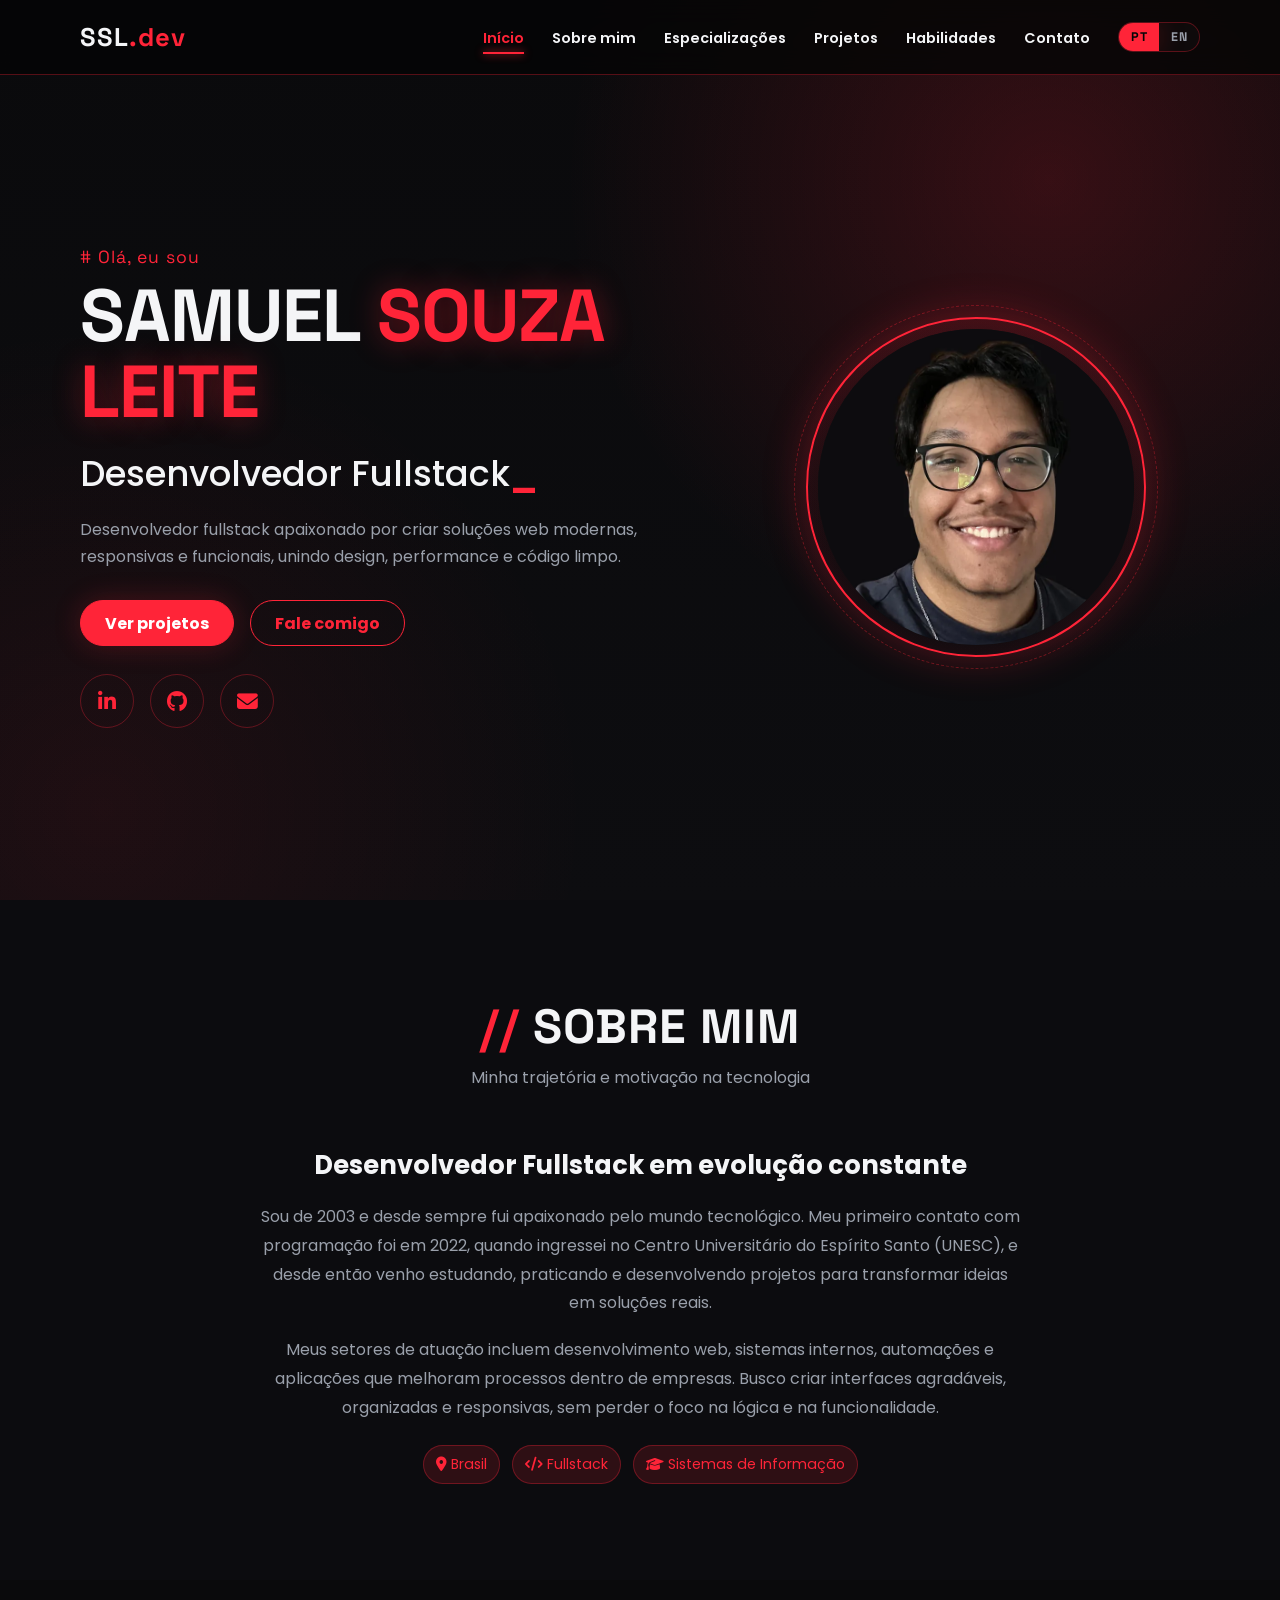
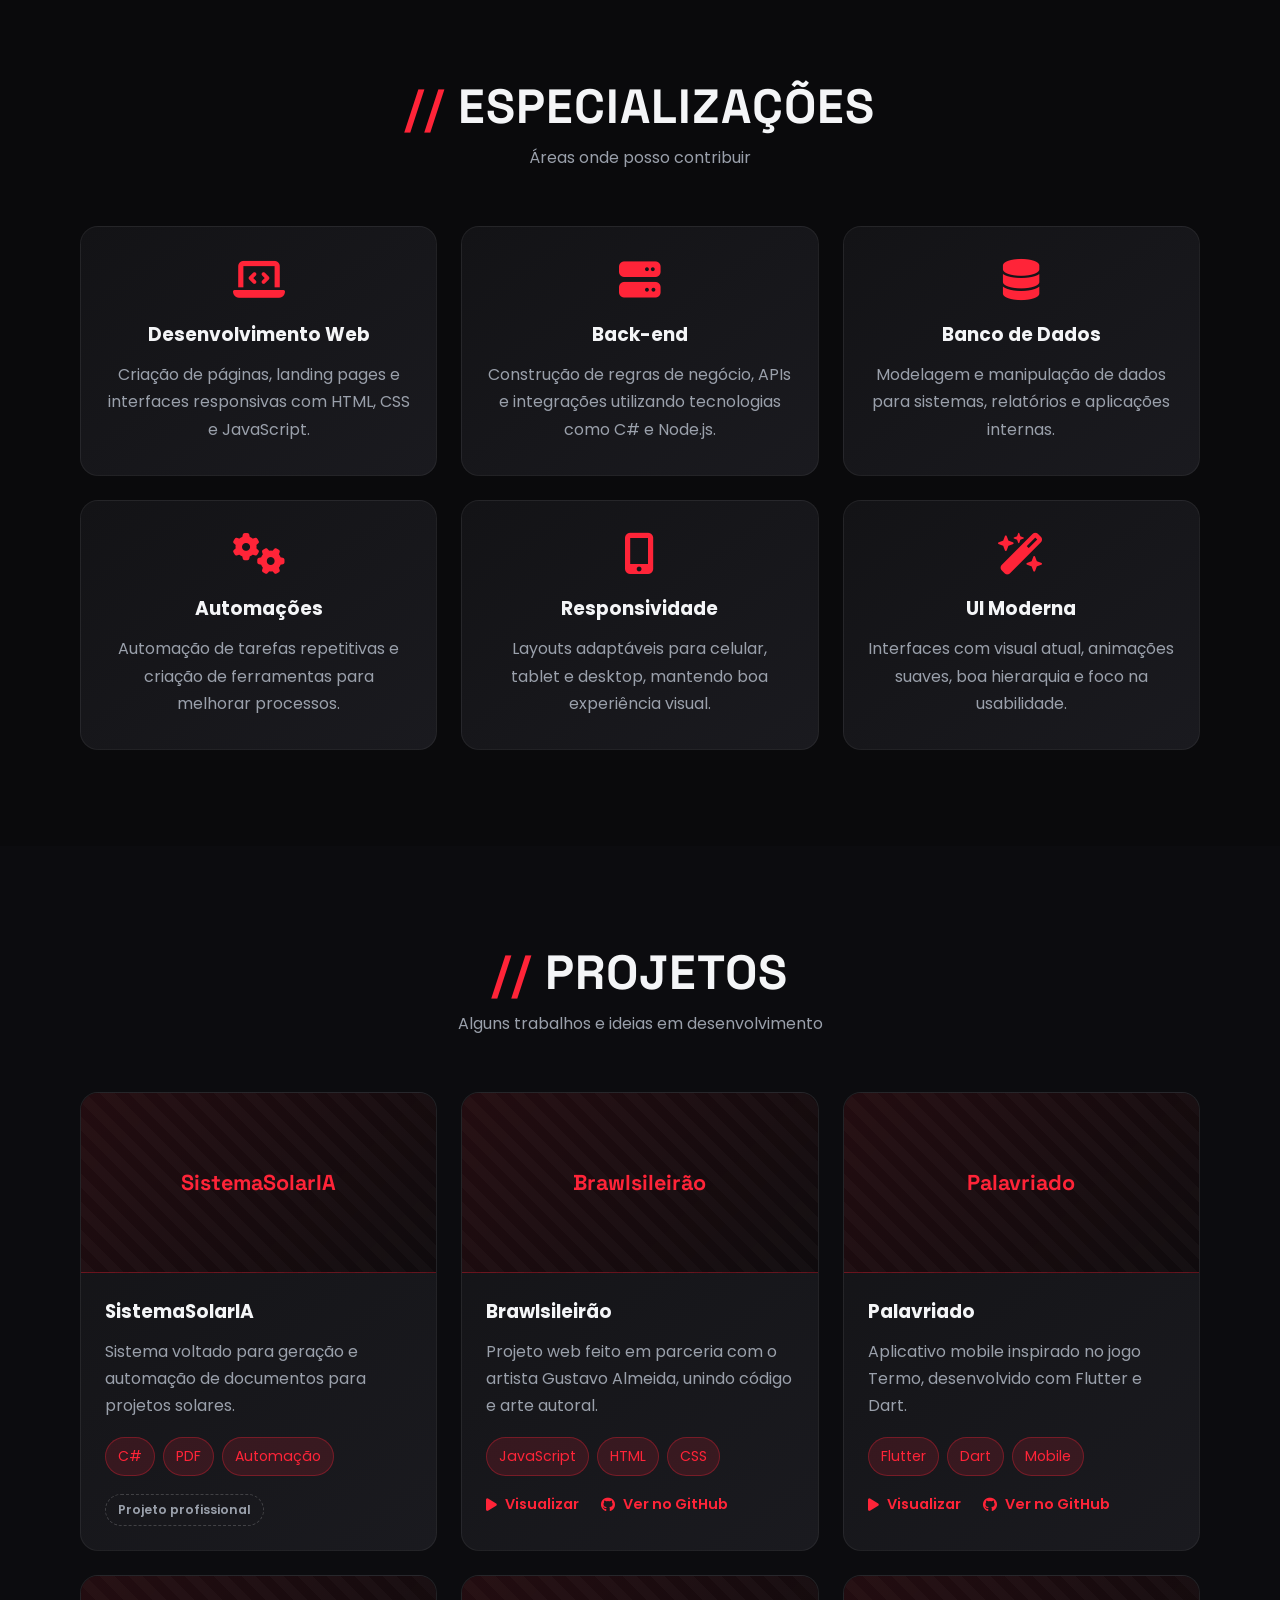
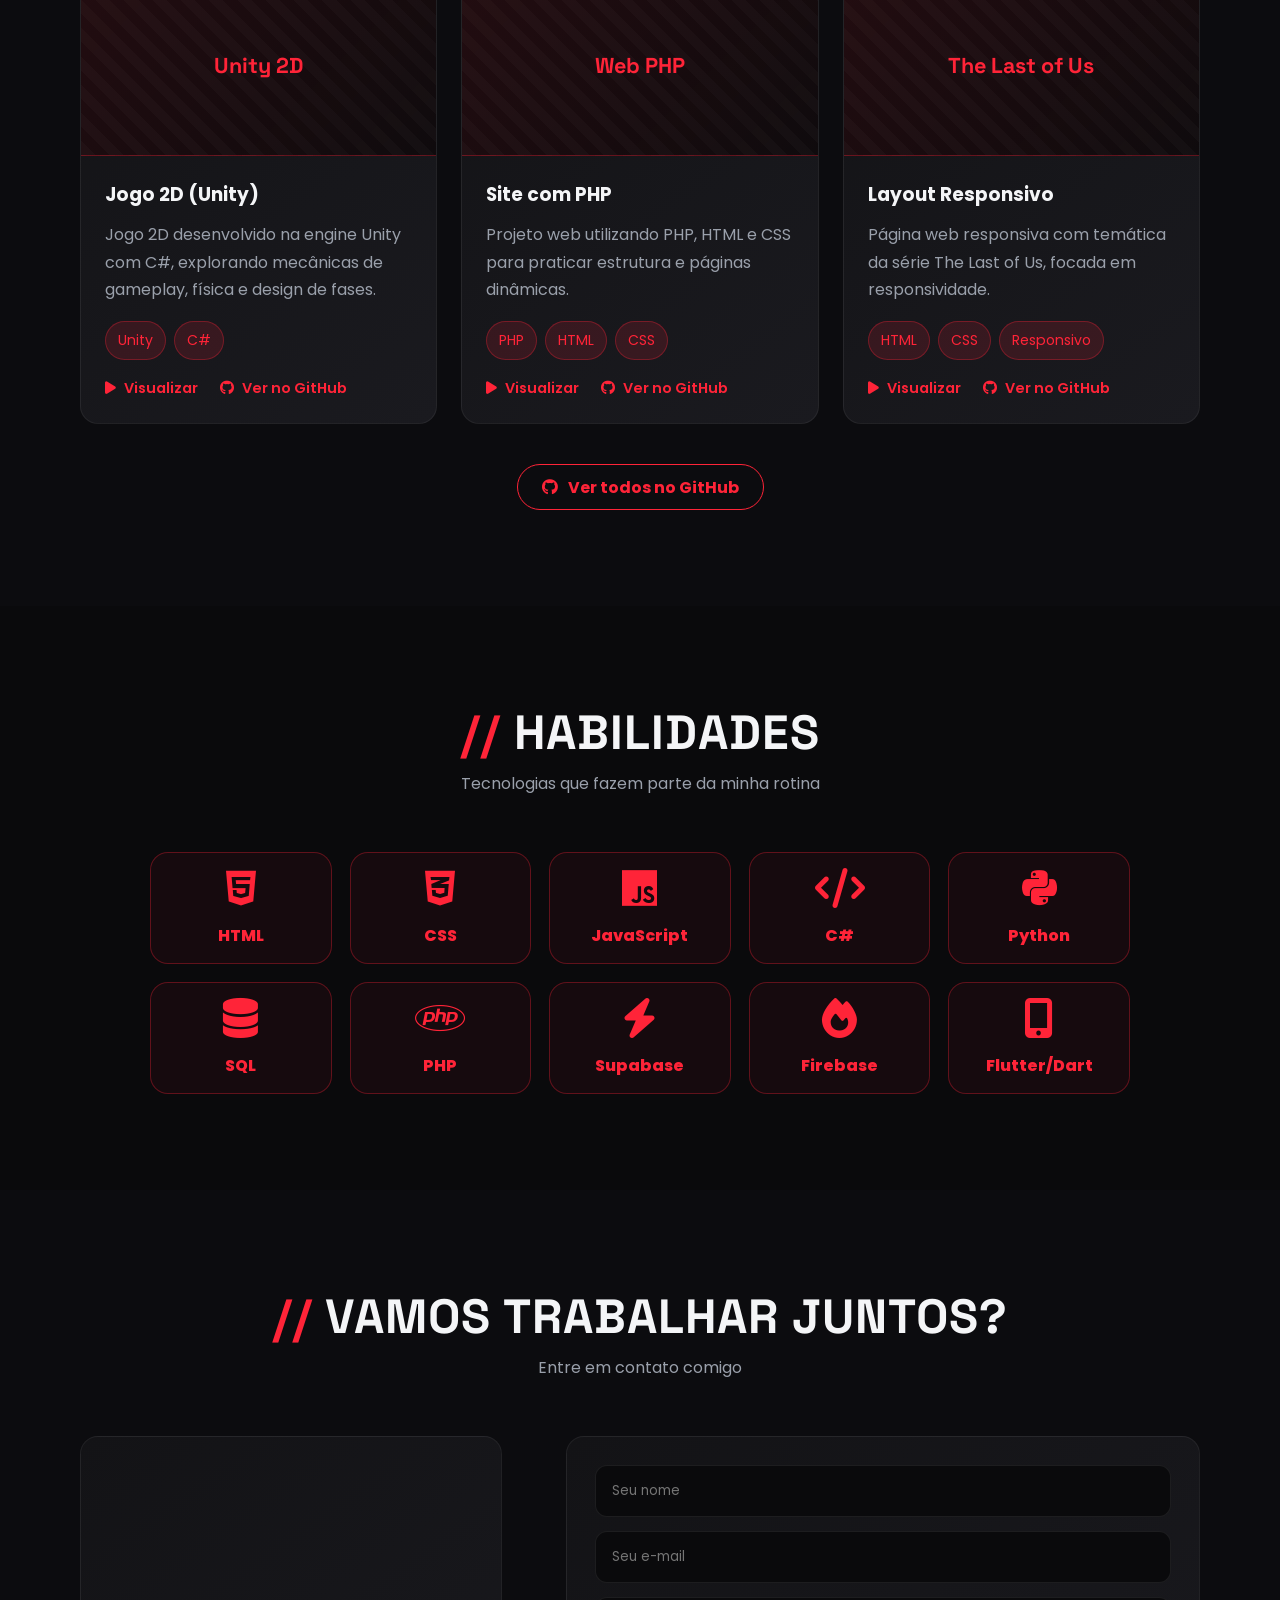
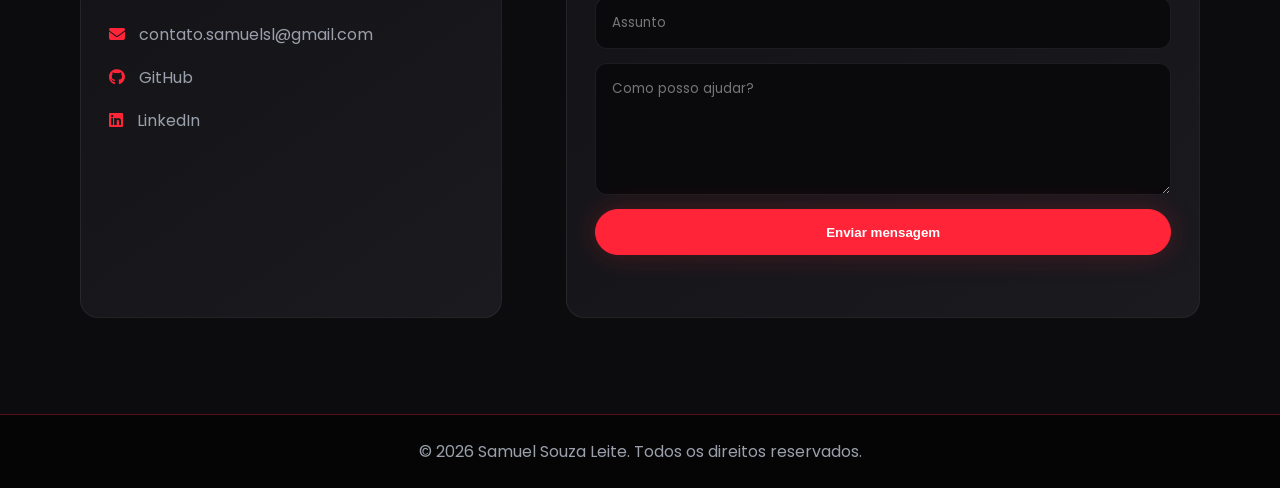
==== commit c12dd934: "Melhora responsividade e remove foto duplicada do Sobre mim - Corrige scroll horizontal no mobile ca" ====
--- a/index.html
+++ b/index.html
@@ -91,12 +91,6 @@
                 </div>
 
                 <div class="about-content">
-                    <div class="about-illustration reveal">
-                        <div class="about-photo">
-                            <img src="assets/img/fotoperfil.webp" alt="Ilustração de Samuel" />
-                        </div>
-                    </div>
-
                     <div class="about-text reveal">
                         <h3 data-i18n="about_h3">Desenvolvedor Fullstack em evolução constante</h3>
                         <p data-i18n="about_p1">
--- a/style.css
+++ b/style.css
@@ -20,6 +20,7 @@
 
 html {
     scroll-behavior: smooth;
+    overflow-x: hidden;
 }
 
 body {
@@ -215,11 +216,12 @@
 
 .hero h1 {
     font-family: "Space Grotesk", sans-serif;
-    font-size: clamp(2.3rem, 6vw, 4.6rem);
+    font-size: clamp(2.1rem, 7vw, 4.6rem);
     line-height: 1.04;
     color: var(--text);
     font-weight: 700;
     letter-spacing: -1px;
+    overflow-wrap: break-word;
 }
 
 .hero h1 span {
@@ -371,9 +373,10 @@
 .section-title h2 {
     font-family: "Space Grotesk", sans-serif;
     color: var(--text);
-    font-size: clamp(2rem, 4vw, 3rem);
+    font-size: clamp(1.7rem, 6vw, 3rem);
     text-transform: uppercase;
     letter-spacing: 1px;
+    overflow-wrap: break-word;
 }
 
 .section-title h2::before {
@@ -392,7 +395,6 @@
     background: #0c0c0f;
 }
 
-.about-content,
 .contact-content {
     display: grid;
     grid-template-columns: 0.8fr 1.2fr;
@@ -400,25 +402,10 @@
     gap: 64px;
 }
 
-.about-photo {
-    width: min(320px, 78vw);
-    aspect-ratio: 4 / 5;
+.about-content {
+    max-width: 760px;
     margin: 0 auto;
-    border-radius: 18px;
-    border: 1px solid var(--border);
-    filter: drop-shadow(0 0 24px rgba(255, 36, 56, 0.16));
-    background: #101014;
-    overflow: hidden;
-}
-
-.about-photo img {
-    width: 100%;
-    height: 100%;
-    object-fit: cover;
-    object-position: 50% 65%;
-    /* leve zoom + deslocamento para centralizar o rosto */
-    transform: scale(1.15) translateX(-6%);
-    transform-origin: center;
+    text-align: center;
 }
 
 .about-text h3 {
@@ -436,6 +423,7 @@
 .about-info {
     display: flex;
     flex-wrap: wrap;
+    justify-content: center;
     gap: 12px;
     margin-top: 22px;
 }
@@ -903,7 +891,6 @@
     }
 
     .hero-content,
-    .about-content,
     .contact-content {
         grid-template-columns: 1fr;
         text-align: center;
@@ -918,8 +905,7 @@
     }
 
     .hero-actions,
-    .social-links,
-    .about-info {
+    .social-links {
         justify-content: center;
     }
 
@@ -945,7 +931,21 @@
     }
 
     .skills-grid {
-        grid-template-columns: repeat(auto-fit, minmax(140px, 1fr));
+        grid-template-columns: repeat(2, 1fr);
+        gap: 12px;
+    }
+
+    .skill-toggle {
+        min-height: 100px;
+        padding: 10px;
+    }
+
+    .skill-toggle i {
+        font-size: 2rem;
+    }
+
+    .skill-toggle span {
+        font-size: 0.9rem;
     }
 
     .hero h2 {
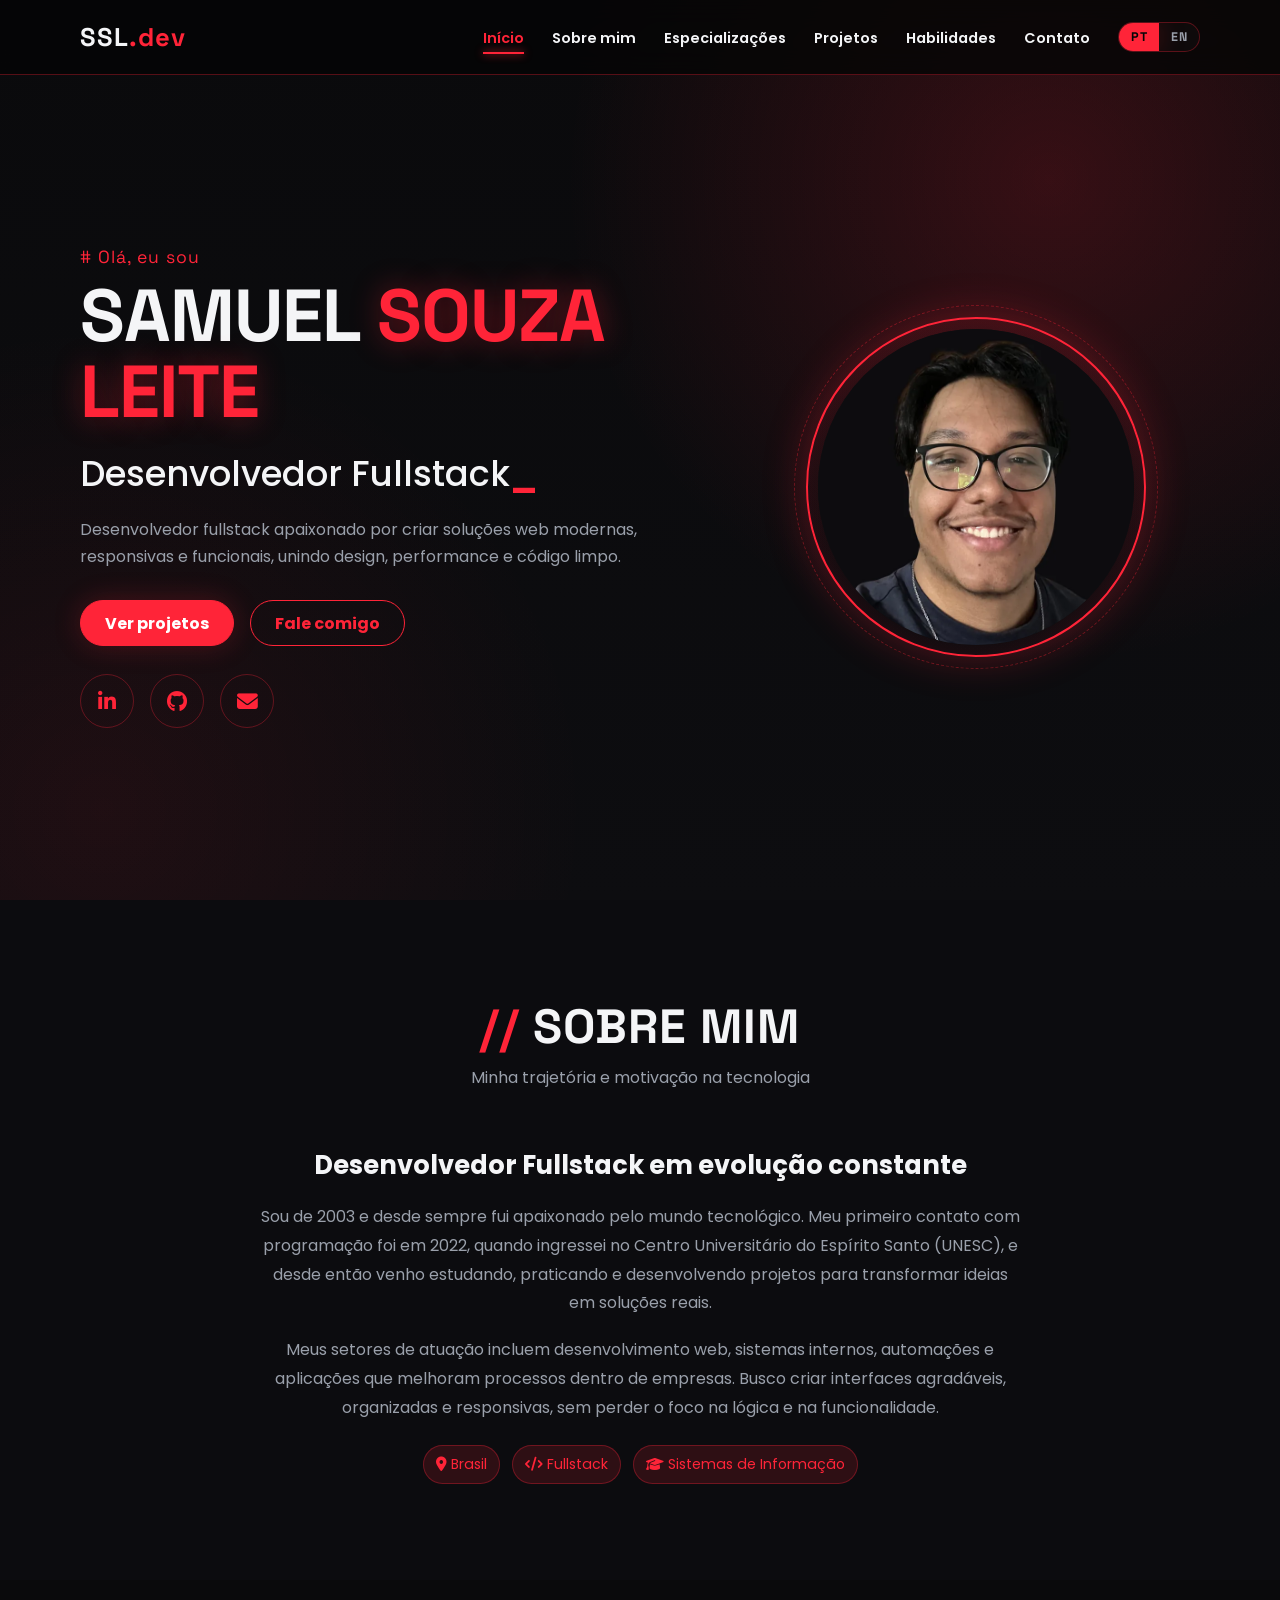
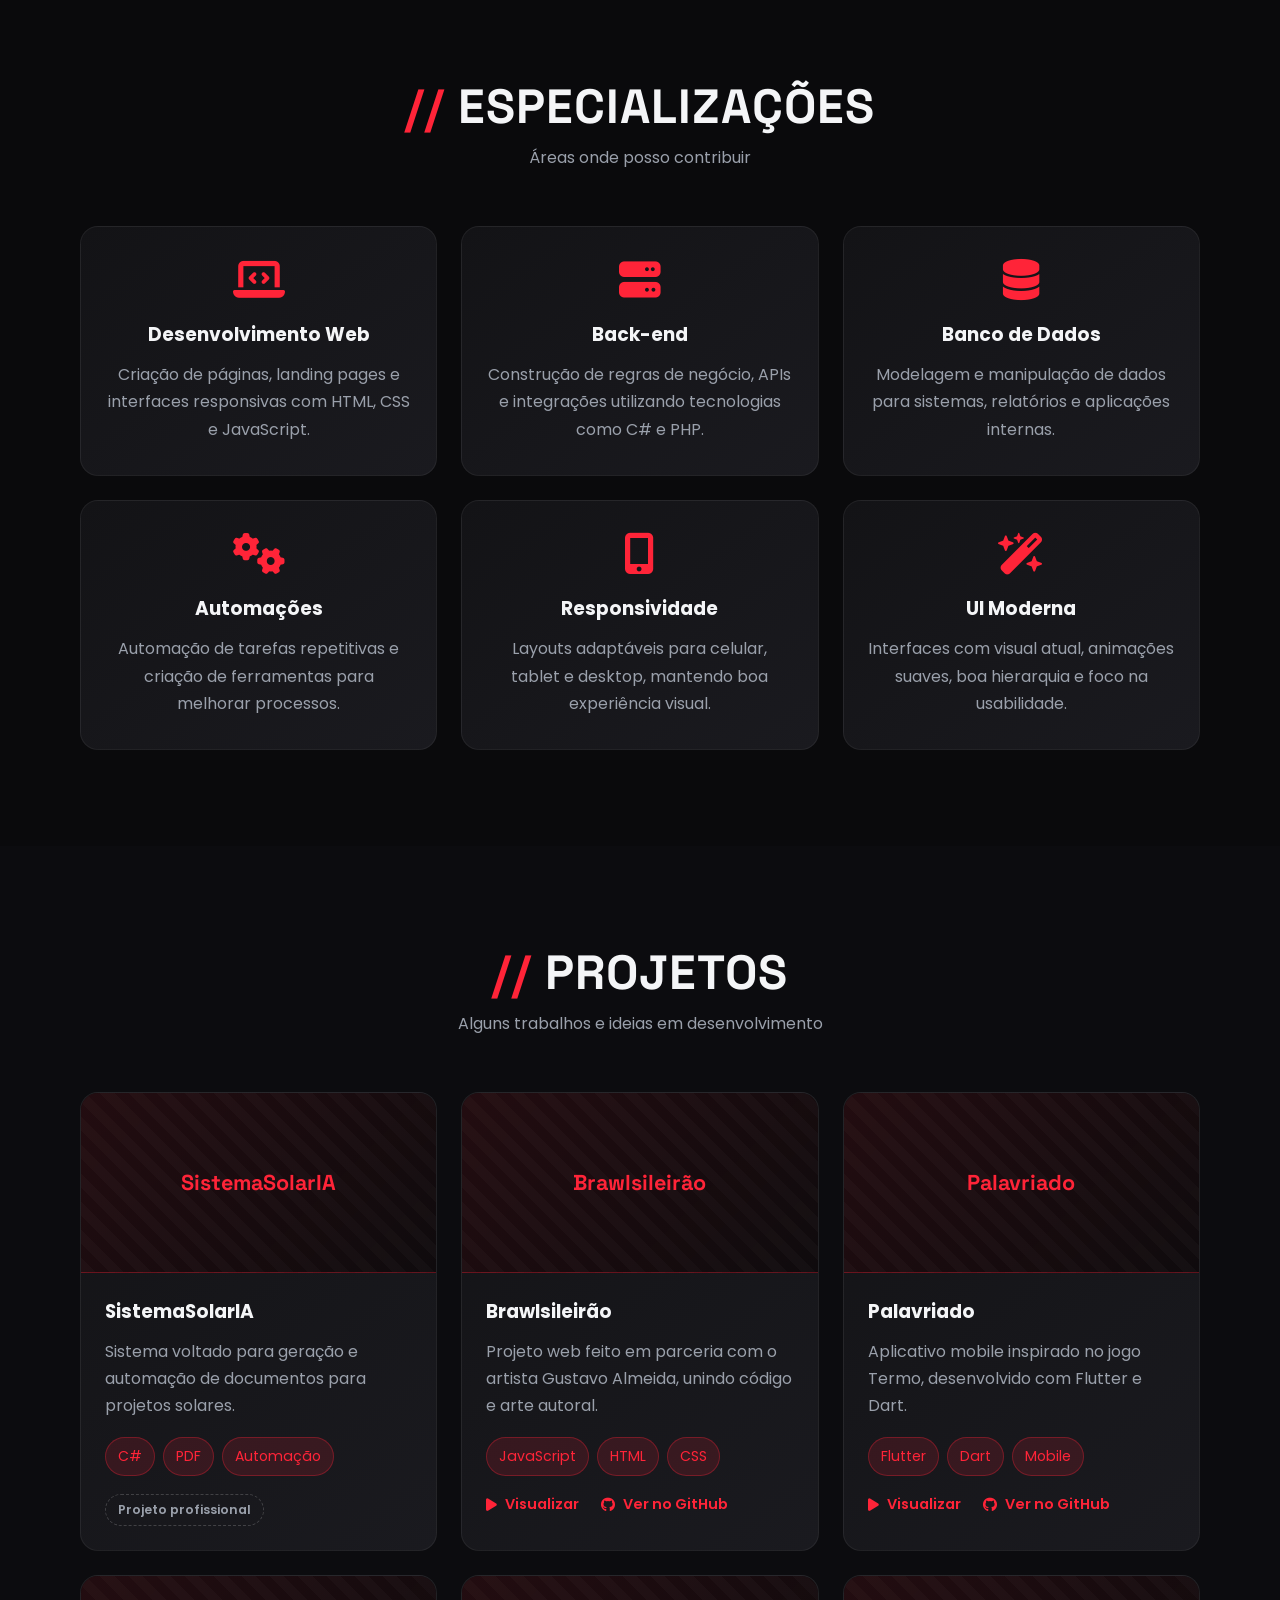
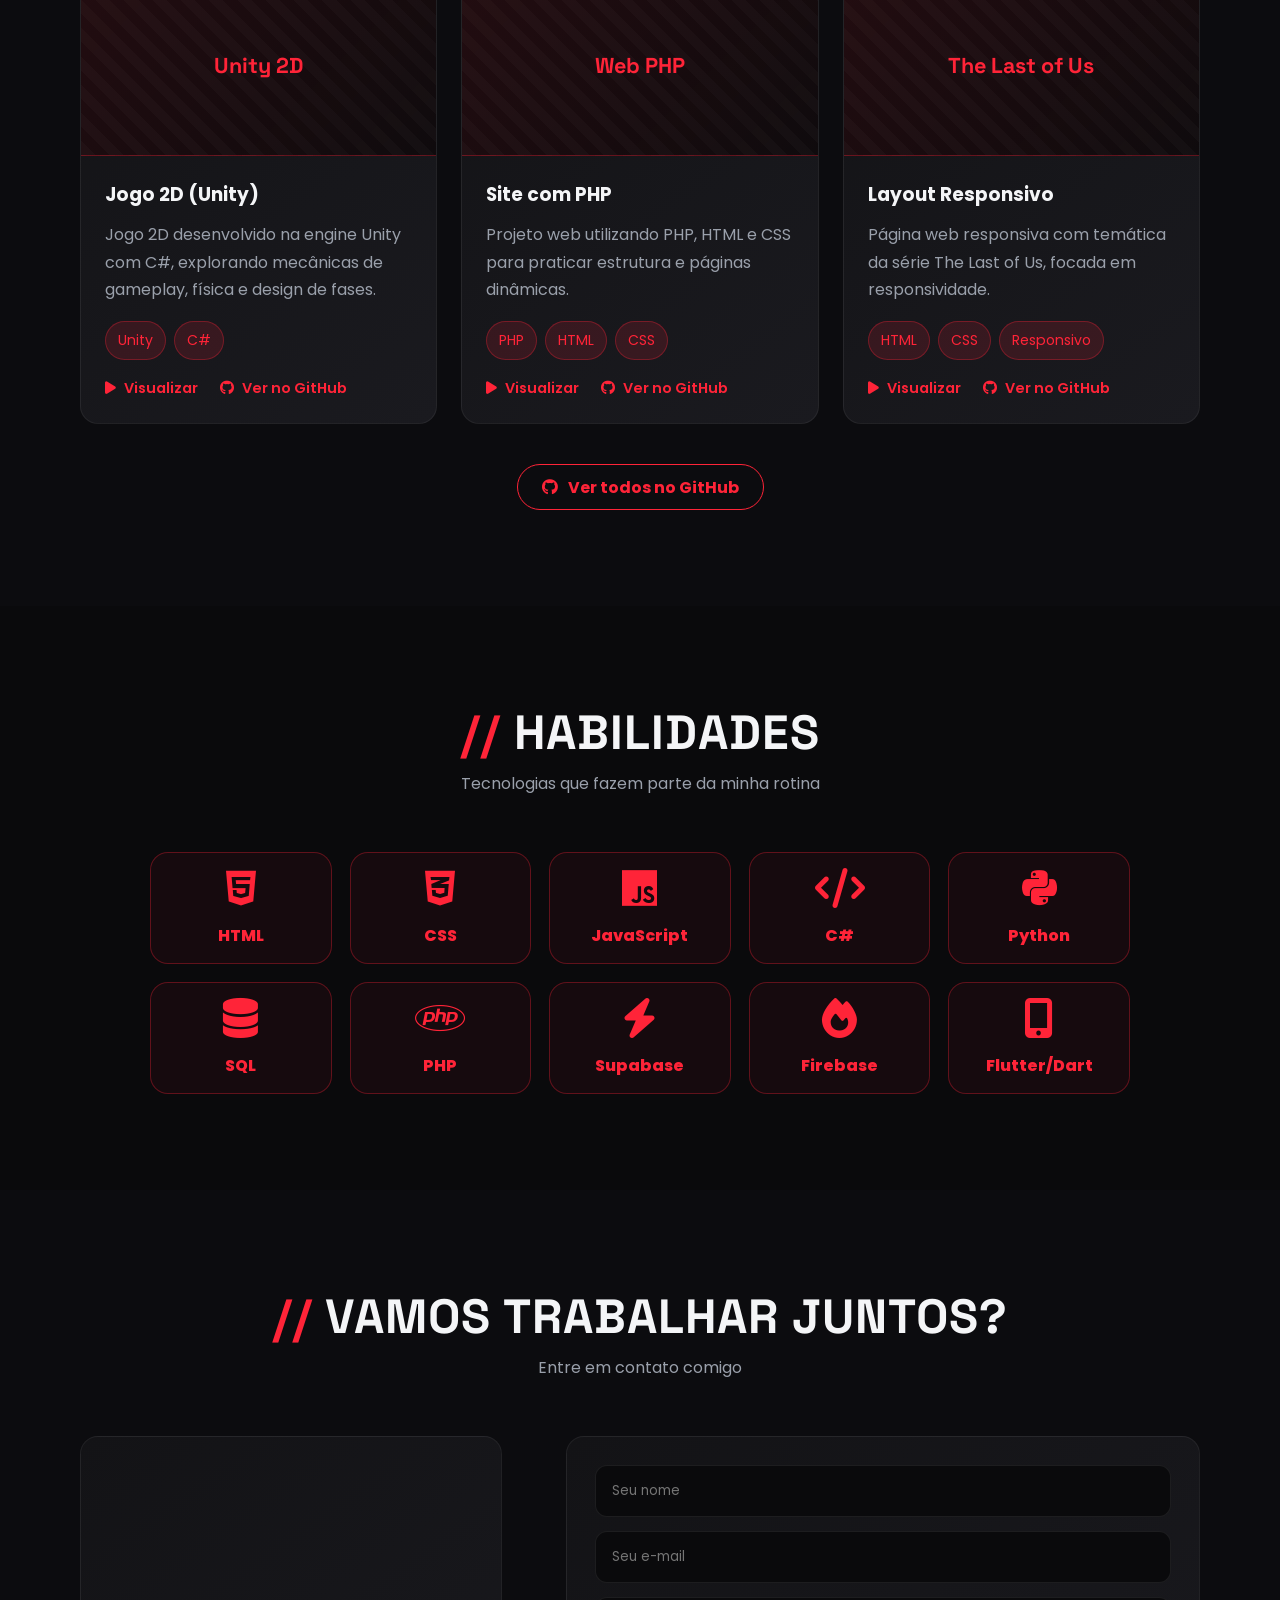
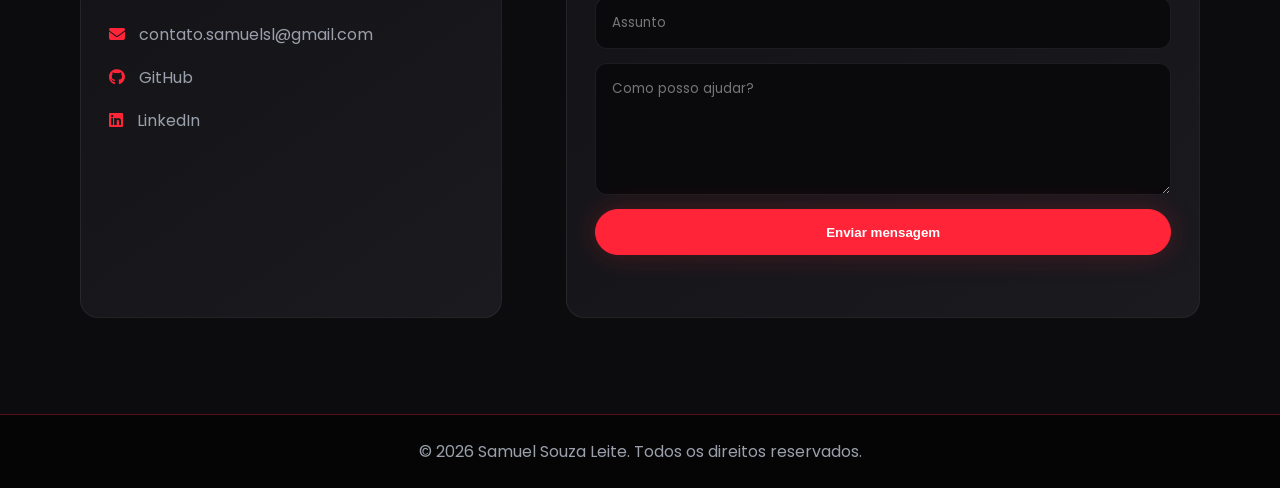
==== commit 8051db03: "Atualiza tecnologia do card de Back-end para PHP" ====
--- a/index.html
+++ b/index.html
@@ -132,7 +132,7 @@
                     <article class="service-card reveal">
                         <i class="fa-solid fa-server"></i>
                         <h3 data-i18n="service_back_title">Back-end</h3>
-                        <p data-i18n="service_back_desc">Construção de regras de negócio, APIs e integrações utilizando tecnologias como C# e Node.js.</p>
+                        <p data-i18n="service_back_desc">Construção de regras de negócio, APIs e integrações utilizando tecnologias como C# e PHP.</p>
                     </article>
 
                     <article class="service-card reveal">
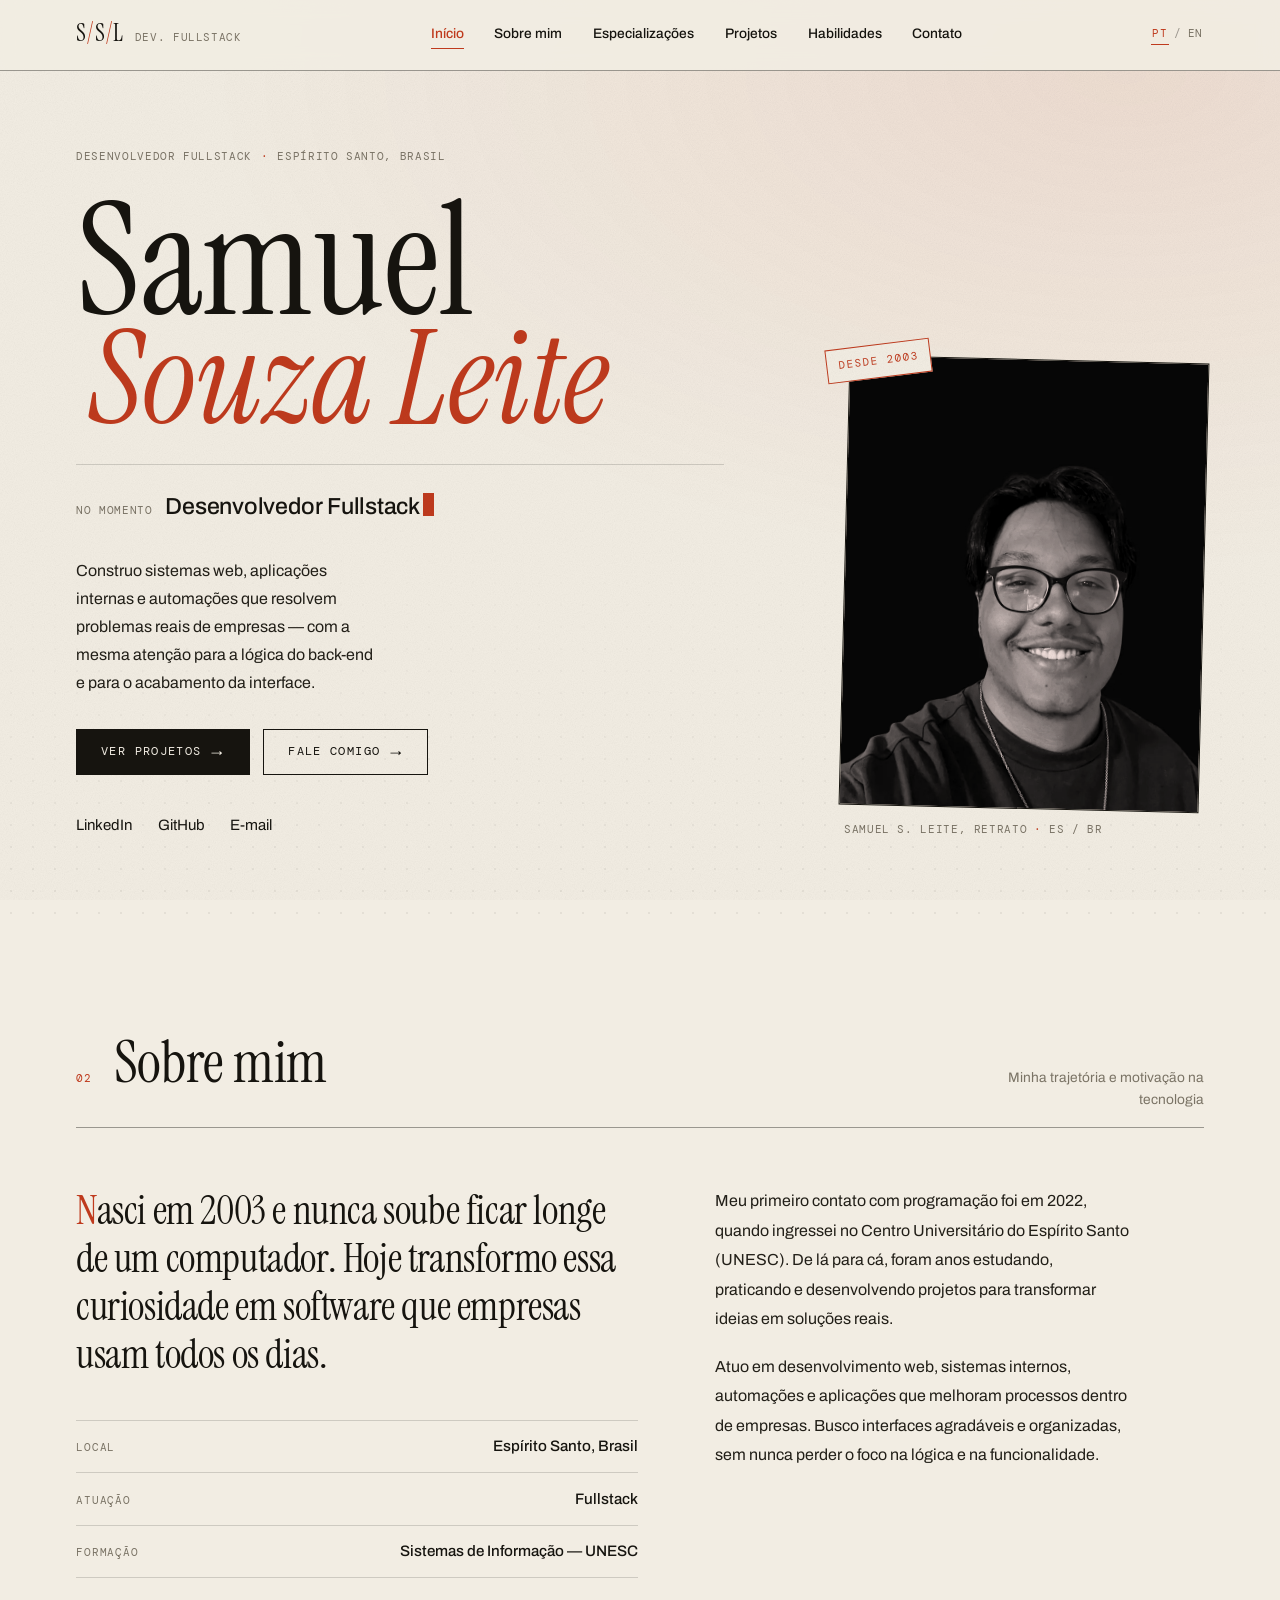
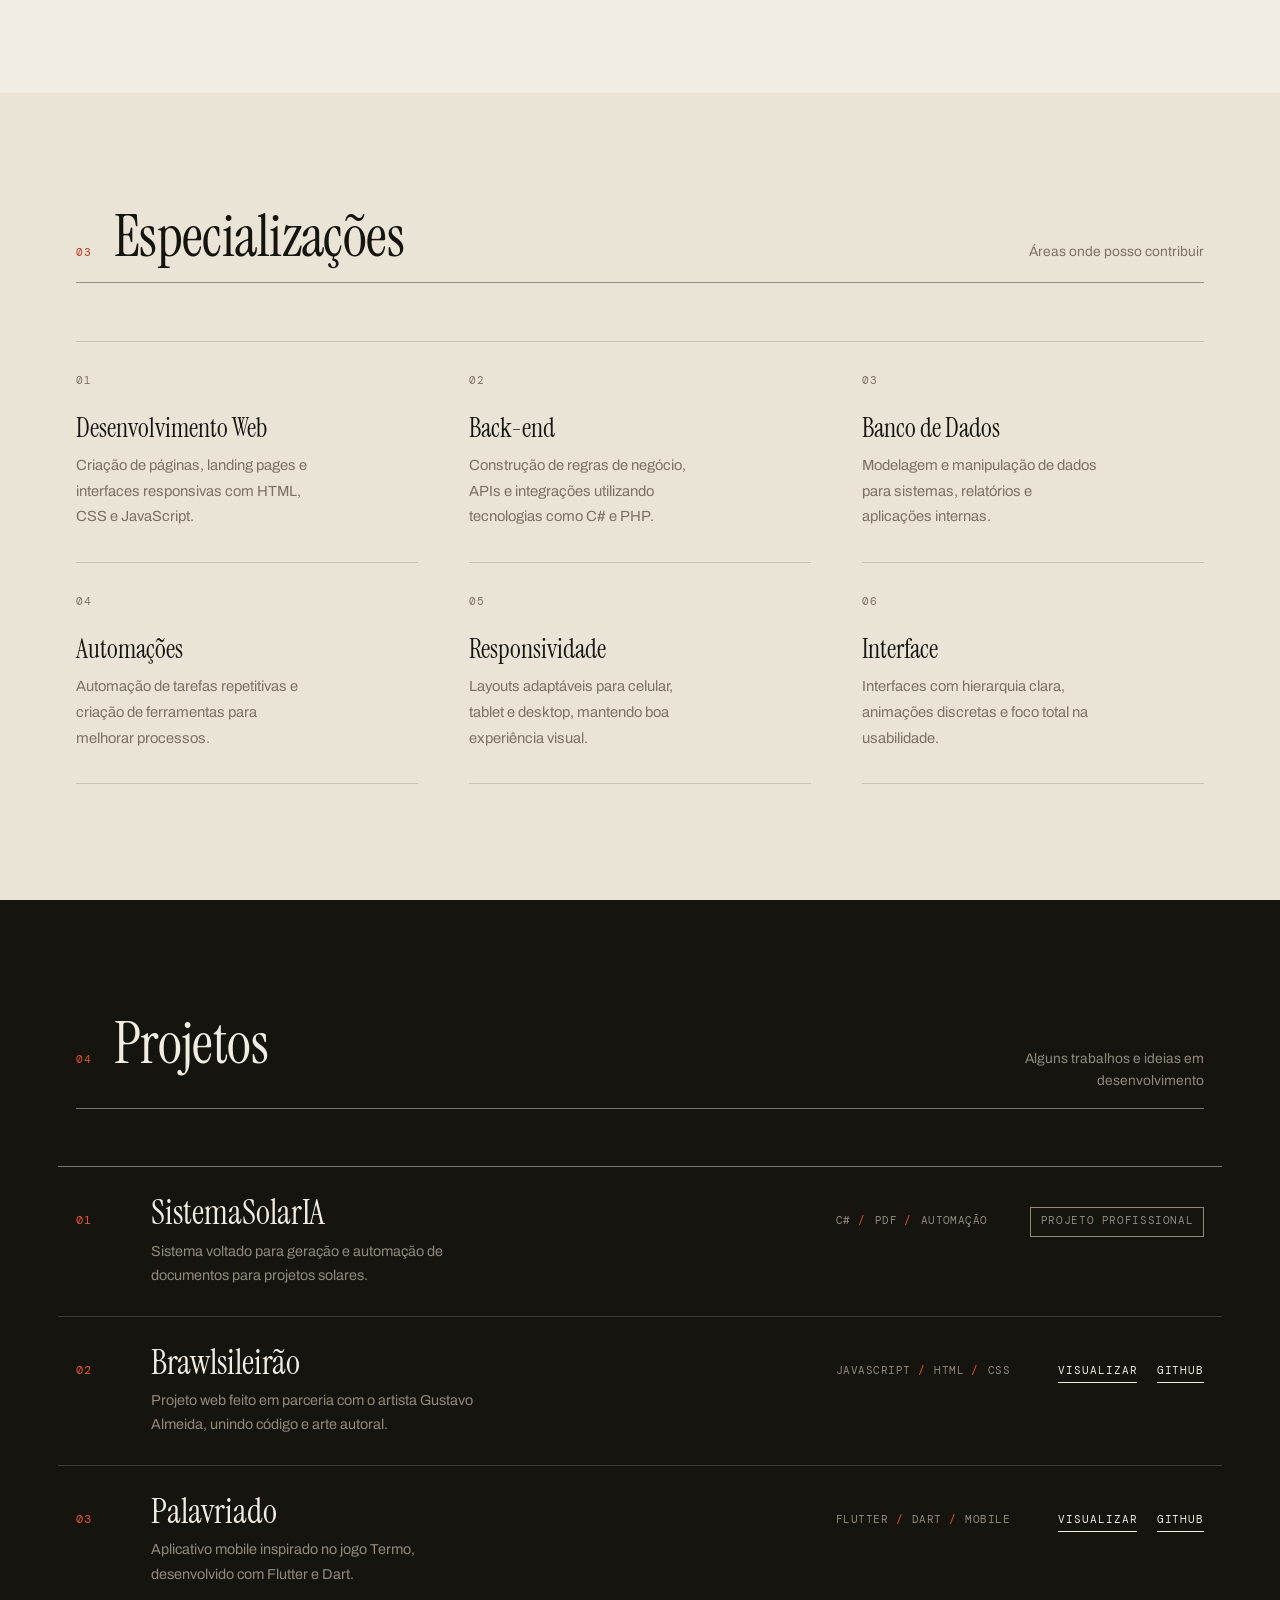
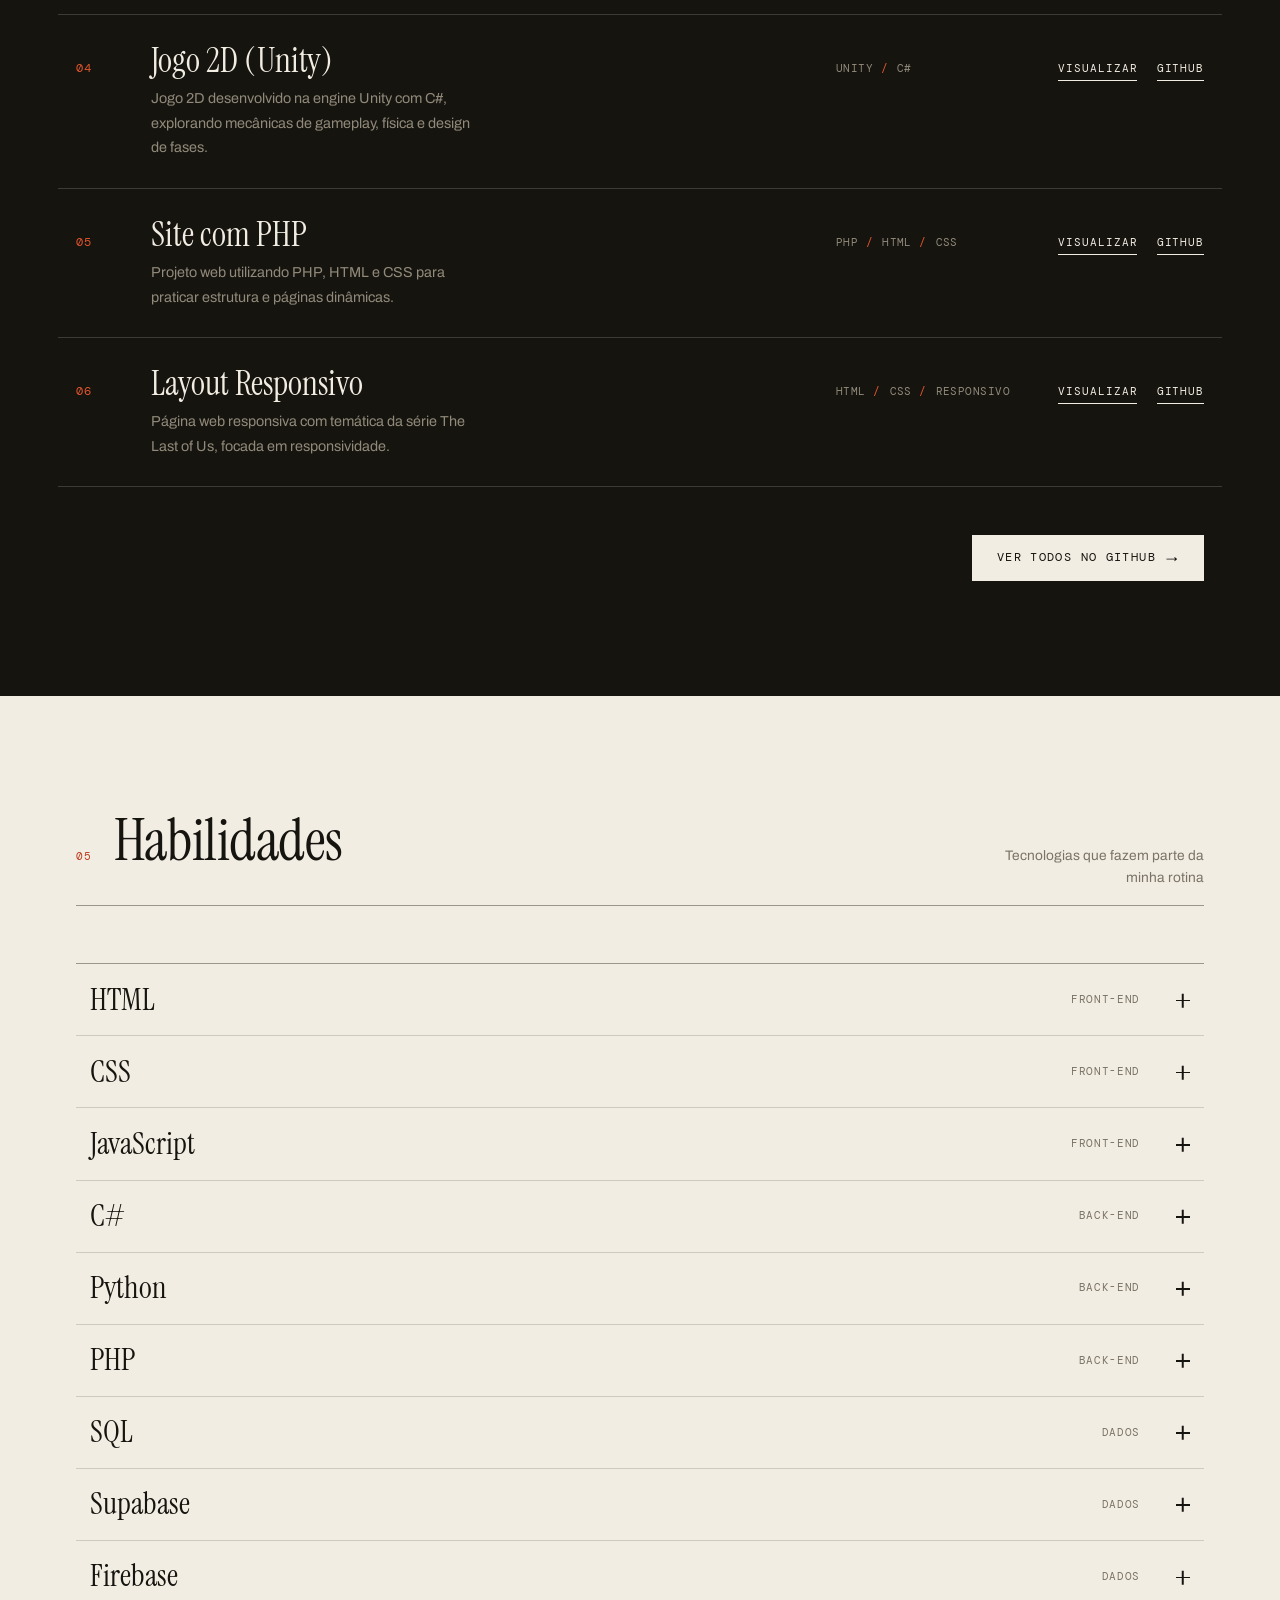
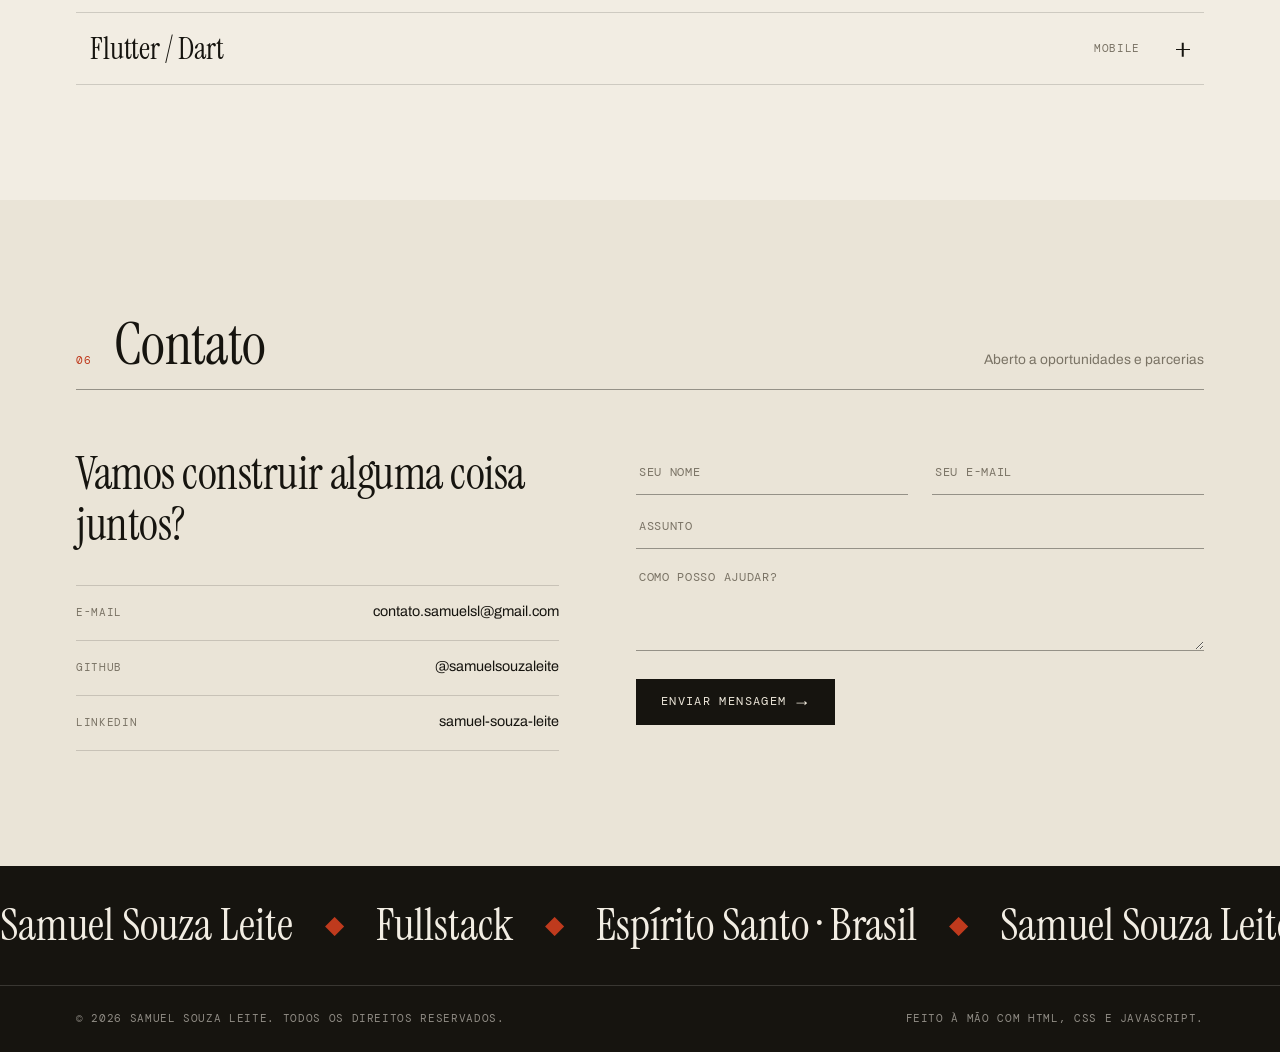
==== commit 560d32aa: "change: mudança total no visual da pagina" ====
--- a/index.html
+++ b/index.html
@@ -4,408 +4,506 @@
     <meta charset="UTF-8" />
     <meta name="viewport" content="width=device-width, initial-scale=1.0" />
     <meta name="description" content="Portfólio de Samuel Souza Leite, desenvolvedor fullstack." />
+    <meta name="theme-color" content="#f2ede3" />
     <title>Samuel Souza Leite | Desenvolvedor Fullstack</title>
 
     <link rel="preconnect" href="https://fonts.googleapis.com" />
     <link rel="preconnect" href="https://fonts.gstatic.com" crossorigin />
-    <link href="https://fonts.googleapis.com/css2?family=Poppins:wght@300;400;500;600;700;800&family=Space+Grotesk:wght@500;600;700&display=swap" rel="stylesheet" />
-    <link rel="stylesheet" href="https://cdnjs.cloudflare.com/ajax/libs/font-awesome/6.5.2/css/all.min.css" />
+    <link href="https://fonts.googleapis.com/css2?family=Archivo:wght@400;500;600;700&family=DM+Mono:wght@400;500&family=Instrument+Serif:ital@0;1&display=swap" rel="stylesheet" />
     <link rel="stylesheet" href="style.css" />
 </head>
 <body>
-    <div class="grid-overlay" aria-hidden="true"></div>
-
-    <header class="header" id="header">
-        <nav class="navbar container">
-            <a href="#home" class="logo">SSL<span>.dev</span></a>
-
-            <div class="nav-right">
+    <div class="grain" aria-hidden="true"></div>
+
+    <header class="masthead" id="header">
+        <div class="masthead-inner">
+            <a href="#home" class="wordmark">
+                <span class="wordmark-mark">S<span>/</span>S<span>/</span>L</span>
+                <span class="wordmark-role" data-i18n="wordmark_role">Dev. Fullstack</span>
+            </a>
+
+            <nav class="masthead-nav" aria-label="Índice">
                 <ul class="nav-menu" id="navMenu">
-                    <li><a href="#home" class="nav-link active" data-i18n="nav_home">Início</a></li>
-                    <li><a href="#sobre" class="nav-link" data-i18n="nav_about">Sobre mim</a></li>
-                    <li><a href="#especializacoes" class="nav-link" data-i18n="nav_services">Especializações</a></li>
-                    <li><a href="#projetos" class="nav-link" data-i18n="nav_projects">Projetos</a></li>
-                    <li><a href="#habilidades" class="nav-link" data-i18n="nav_skills">Habilidades</a></li>
-                    <li><a href="#contato" class="nav-link" data-i18n="nav_contact">Contato</a></li>
+                    <li><a href="#home" class="nav-link active"><i class="nav-num">01</i><span data-i18n="nav_home">Início</span></a></li>
+                    <li><a href="#sobre" class="nav-link"><i class="nav-num">02</i><span data-i18n="nav_about">Sobre mim</span></a></li>
+                    <li><a href="#especializacoes" class="nav-link"><i class="nav-num">03</i><span data-i18n="nav_services">Especializações</span></a></li>
+                    <li><a href="#projetos" class="nav-link"><i class="nav-num">04</i><span data-i18n="nav_projects">Projetos</span></a></li>
+                    <li><a href="#habilidades" class="nav-link"><i class="nav-num">05</i><span data-i18n="nav_skills">Habilidades</span></a></li>
+                    <li><a href="#contato" class="nav-link"><i class="nav-num">06</i><span data-i18n="nav_contact">Contato</span></a></li>
                 </ul>
-
+            </nav>
+
+            <div class="masthead-tools">
                 <div class="lang-switch" id="langSwitch" role="group" aria-label="Idioma / Language">
-                    <button type="button" class="lang-btn active" data-lang="pt">PT</button>
-                    <button type="button" class="lang-btn" data-lang="en">EN</button>
-                </div>
-
-                <button class="menu-toggle" id="menuToggle" aria-label="Abrir menu">
-                    <span></span>
+                    <button type="button" class="lang-btn active" data-lang="pt">pt</button>
+                    <span class="lang-sep">/</span>
+                    <button type="button" class="lang-btn" data-lang="en">en</button>
+                </div>
+
+                <button class="menu-toggle" id="menuToggle" aria-label="Abrir menu" aria-expanded="false" aria-controls="navMenu">
                     <span></span>
                     <span></span>
                 </button>
             </div>
-        </nav>
+        </div>
+        <div class="progress" id="progress" aria-hidden="true"></div>
     </header>
 
     <main>
-        <section class="hero section" id="home">
-            <div class="container hero-content">
-                <div class="hero-text reveal">
-                    <p class="eyebrow" data-i18n="hero_eyebrow"># Olá, eu sou</p>
-                    <h1>SAMUEL <span>SOUZA LEITE</span></h1>
-                    <h2><span id="typingText"></span><span class="cursor">_</span></h2>
-                    <p class="hero-description" data-i18n="hero_description">
-                        Desenvolvedor fullstack apaixonado por criar soluções web modernas,
-                        responsivas e funcionais, unindo design, performance e código limpo.
+        <section class="hero" id="home">
+            <div class="shell hero-shell">
+                <p class="hero-kicker reveal" style="--d:0">
+                    <span data-i18n="hero_eyebrow">Desenvolvedor fullstack</span>
+                    <span class="dot">·</span>
+                    <span data-i18n="hero_place">Espírito Santo, Brasil</span>
+                </p>
+
+                <h1 class="hero-name reveal" style="--d:1">
+                    <span class="hero-name-first">Samuel</span>
+                    <span class="hero-name-last">Souza Leite</span>
+                </h1>
+
+                <div class="hero-status reveal" style="--d:2">
+                    <span class="hero-status-label" data-i18n="hero_status">no momento</span>
+                    <span class="hero-status-value"><span id="typingText"></span><span class="cursor" aria-hidden="true"></span></span>
+                </div>
+
+                <p class="hero-description reveal" style="--d:3" data-i18n="hero_description">
+                    Construo sistemas web, aplicações internas e automações que resolvem
+                    problemas reais de empresas — com atenção igual à lógica do back-end e ao
+                    acabamento da interface.
+                </p>
+
+                <div class="hero-links reveal" style="--d:4">
+                    <a href="#projetos" class="btn btn-solid" data-i18n="hero_btn_projects">Ver projetos</a>
+                    <a href="#contato" class="btn btn-ghost" data-i18n="hero_btn_contact">Fale comigo</a>
+                </div>
+
+                <div class="hero-social reveal" style="--d:5">
+                    <a href="https://www.linkedin.com/in/samuel-souza-leite-43281b252/" target="_blank" rel="noopener noreferrer" class="link-arrow">LinkedIn</a>
+                    <a href="https://github.com/samuelsouzaleite" target="_blank" rel="noopener noreferrer" class="link-arrow">GitHub</a>
+                    <a href="https://mail.google.com/mail/?view=cm&fs=1&to=contato.samuelsl@gmail.com&su=Contato%20via%20portf%C3%B3lio" target="_blank" rel="noopener noreferrer" class="link-arrow" data-i18n="hero_email">E-mail</a>
+                </div>
+
+                <figure class="portrait reveal" style="--d:2">
+                    <span class="stamp" data-i18n="hero_stamp">desde 2003</span>
+                    <div class="portrait-frame">
+                        <img src="assets/img/fotoperfil.webp" alt="Retrato de Samuel Souza Leite" width="640" height="800" />
+                    </div>
+                    <figcaption>
+                        <span data-i18n="portrait_caption">Samuel S. Leite, retrato</span>
+                        <span class="dot">·</span>
+                        <span>ES / BR</span>
+                    </figcaption>
+                </figure>
+            </div>
+        </section>
+
+        <section class="section" id="sobre">
+            <div class="shell">
+                <div class="sec-head reveal">
+                    <span class="sec-num">02</span>
+                    <h2 data-i18n="about_title">Sobre mim</h2>
+                    <p class="sec-sub" data-i18n="about_subtitle">Minha trajetória e motivação na tecnologia</p>
+                </div>
+
+                <div class="about-grid">
+                    <p class="about-lead reveal" data-i18n="about_lead">
+                        Nasci em 2003 e nunca soube ficar longe de um computador. Hoje transformo
+                        essa curiosidade em software que empresas usam todos os dias.
                     </p>
 
-                    <div class="hero-actions">
-                        <a href="#projetos" class="btn btn-primary" data-i18n="hero_btn_projects">Ver projetos</a>
-                        <a href="#contato" class="btn btn-outline" data-i18n="hero_btn_contact">Fale comigo</a>
-                    </div>
-
-                    <div class="social-links">
-                        <a href="https://www.linkedin.com/in/samuel-souza-leite-43281b252/" target="_blank" rel="noopener noreferrer" aria-label="LinkedIn">
-                            <i class="fa-brands fa-linkedin-in"></i>
-                        </a>
-                        <a href="https://github.com/samuelsouzaleite" target="_blank" rel="noopener noreferrer" aria-label="GitHub">
-                            <i class="fa-brands fa-github"></i>
-                        </a>
-                        <a href="https://mail.google.com/mail/?view=cm&fs=1&to=contato.samuelsl@gmail.com&su=Contato%20via%20portf%C3%B3lio" target="_blank" rel="noopener noreferrer" aria-label="E-mail">
-                            <i class="fa-solid fa-envelope"></i>
-                        </a>
-                    </div>
-                </div>
-
-                <div class="hero-image reveal">
-                    <div class="image-frame">
-                        <div class="image-crop">
-                            <img src="assets/img/fotoperfil.webp" alt="Foto de Samuel Souza Leite" />
-                        </div>
-                    </div>
-                </div>
-            </div>
-        </section>
-
-        <section class="section about" id="sobre">
-            <div class="container">
-                <div class="section-title reveal">
-                    <h2 data-i18n="about_title">Sobre mim</h2>
-                    <p data-i18n="about_subtitle">Minha trajetória e motivação na tecnologia</p>
-                </div>
-
-                <div class="about-content">
-                    <div class="about-text reveal">
-                        <h3 data-i18n="about_h3">Desenvolvedor Fullstack em evolução constante</h3>
+                    <div class="about-body reveal" style="--d:1">
                         <p data-i18n="about_p1">
-                            Sou de 2003 e desde sempre fui apaixonado pelo mundo tecnológico.
                             Meu primeiro contato com programação foi em 2022, quando ingressei no Centro
-                            Universitário do Espírito Santo (UNESC), e desde então venho estudando, praticando
-                            e desenvolvendo projetos para transformar ideias em soluções reais.
+                            Universitário do Espírito Santo (UNESC). De lá para cá, foram anos estudando,
+                            praticando e desenvolvendo projetos para transformar ideias em soluções reais.
                         </p>
                         <p data-i18n="about_p2">
-                            Meus setores de atuação incluem desenvolvimento web, sistemas internos, automações e aplicações
-                            que melhoram processos dentro de empresas. Busco criar interfaces agradáveis,
-                            organizadas e responsivas, sem perder o foco na lógica e na funcionalidade.
+                            Atuo em desenvolvimento web, sistemas internos, automações e aplicações que
+                            melhoram processos dentro de empresas. Busco interfaces agradáveis e
+                            organizadas, sem nunca perder o foco na lógica e na funcionalidade.
                         </p>
-
-                        <div class="about-info">
-                            <span><i class="fa-solid fa-location-dot"></i> <span data-i18n="about_info_location">Brasil</span></span>
-                            <span><i class="fa-solid fa-code"></i> <span data-i18n="about_info_role">Fullstack</span></span>
-                            <span><i class="fa-solid fa-graduation-cap"></i> <span data-i18n="about_info_edu">Sistemas de Informação</span></span>
-                        </div>
-                    </div>
+                    </div>
+
+                    <dl class="about-meta reveal" style="--d:2">
+                        <div>
+                            <dt data-i18n="about_label_location">Local</dt>
+                            <dd data-i18n="about_info_location">Espírito Santo, Brasil</dd>
+                        </div>
+                        <div>
+                            <dt data-i18n="about_label_role">Atuação</dt>
+                            <dd data-i18n="about_info_role">Fullstack</dd>
+                        </div>
+                        <div>
+                            <dt data-i18n="about_label_edu">Formação</dt>
+                            <dd data-i18n="about_info_edu">Sistemas de Informação — UNESC</dd>
+                        </div>
+                    </dl>
                 </div>
             </div>
         </section>
 
-        <section class="section services" id="especializacoes">
-            <div class="container">
-                <div class="section-title reveal">
+        <section class="section section--band" id="especializacoes">
+            <div class="shell">
+                <div class="sec-head reveal">
+                    <span class="sec-num">03</span>
                     <h2 data-i18n="services_title">Especializações</h2>
-                    <p data-i18n="services_subtitle">Áreas onde posso contribuir</p>
-                </div>
-
-                <div class="cards-grid">
-                    <article class="service-card reveal">
-                        <i class="fa-solid fa-laptop-code"></i>
+                    <p class="sec-sub" data-i18n="services_subtitle">Áreas onde posso contribuir</p>
+                </div>
+
+                <ol class="fields">
+                    <li class="field reveal">
+                        <span class="field-num">01</span>
                         <h3 data-i18n="service_web_title">Desenvolvimento Web</h3>
                         <p data-i18n="service_web_desc">Criação de páginas, landing pages e interfaces responsivas com HTML, CSS e JavaScript.</p>
-                    </article>
-
-                    <article class="service-card reveal">
-                        <i class="fa-solid fa-server"></i>
+                    </li>
+                    <li class="field reveal">
+                        <span class="field-num">02</span>
                         <h3 data-i18n="service_back_title">Back-end</h3>
                         <p data-i18n="service_back_desc">Construção de regras de negócio, APIs e integrações utilizando tecnologias como C# e PHP.</p>
-                    </article>
-
-                    <article class="service-card reveal">
-                        <i class="fa-solid fa-database"></i>
+                    </li>
+                    <li class="field reveal">
+                        <span class="field-num">03</span>
                         <h3 data-i18n="service_db_title">Banco de Dados</h3>
                         <p data-i18n="service_db_desc">Modelagem e manipulação de dados para sistemas, relatórios e aplicações internas.</p>
-                    </article>
-
-                    <article class="service-card reveal">
-                        <i class="fa-solid fa-gears"></i>
+                    </li>
+                    <li class="field reveal">
+                        <span class="field-num">04</span>
                         <h3 data-i18n="service_auto_title">Automações</h3>
                         <p data-i18n="service_auto_desc">Automação de tarefas repetitivas e criação de ferramentas para melhorar processos.</p>
-                    </article>
-
-                    <article class="service-card reveal">
-                        <i class="fa-solid fa-mobile-screen-button"></i>
+                    </li>
+                    <li class="field reveal">
+                        <span class="field-num">05</span>
                         <h3 data-i18n="service_resp_title">Responsividade</h3>
                         <p data-i18n="service_resp_desc">Layouts adaptáveis para celular, tablet e desktop, mantendo boa experiência visual.</p>
-                    </article>
-
-                    <article class="service-card reveal">
-                        <i class="fa-solid fa-wand-magic-sparkles"></i>
-                        <h3 data-i18n="service_ui_title">UI Moderna</h3>
-                        <p data-i18n="service_ui_desc">Interfaces com visual atual, animações suaves, boa hierarquia e foco na usabilidade.</p>
-                    </article>
-                </div>
+                    </li>
+                    <li class="field reveal">
+                        <span class="field-num">06</span>
+                        <h3 data-i18n="service_ui_title">Interface</h3>
+                        <p data-i18n="service_ui_desc">Interfaces com hierarquia clara, animações discretas e foco total na usabilidade.</p>
+                    </li>
+                </ol>
             </div>
         </section>
 
-        <section class="section projects" id="projetos">
-            <div class="container">
-                <div class="section-title reveal">
+        <section class="section invert" id="projetos">
+            <div class="shell">
+                <div class="sec-head reveal">
+                    <span class="sec-num">04</span>
                     <h2 data-i18n="projects_title">Projetos</h2>
-                    <p data-i18n="projects_subtitle">Alguns trabalhos e ideias em desenvolvimento</p>
-                </div>
-
-                <div class="project-grid">
-                    <article class="project-card reveal">
-                        <div class="project-image"><span>SistemaSolarIA</span></div>
-                        <div class="project-body">
-                            <h3>SistemaSolarIA</h3>
-                            <p data-i18n="project_solar_desc">Sistema voltado para geração e automação de documentos para projetos solares.</p>
-                            <div class="techs"><span>C#</span><span data-i18n="tech_pdf">PDF</span><span data-i18n="tech_automation">Automação</span></div>
-                            <span class="project-badge" data-i18n="project_pro_tag">Projeto profissional</span>
-                        </div>
-                    </article>
-
-                    <article class="project-card reveal">
-                        <div class="project-image"><span>Brawlsileirão</span></div>
-                        <div class="project-body">
-                            <h3>Brawlsileirão</h3>
-                            <p data-i18n="project_brawl_desc">Projeto web feito em parceria com o artista Gustavo Almeida, unindo código e arte autoral.</p>
-                            <div class="techs"><span>JavaScript</span><span>HTML</span><span>CSS</span></div>
-                            <div class="project-actions">
-                                <button class="project-link project-preview" type="button"
-                                        data-video="assets/videos/brawlsileirao.mp4"
-                                        data-title="Brawlsileirão"
-                                        data-desc-pt="Brawlsileirão é um projeto web criado em parceria com o artista Gustavo Almeida, unindo programação e arte autoral. A proposta mistura o universo dos jogos com a temática do futebol brasileiro, resultando em uma experiência visual divertida e interativa. Foi desenvolvido do zero com JavaScript, HTML e CSS, com foco em animações, responsividade e uma identidade visual marcante."
-                                        data-desc-en="Brawlsileirão is a web project created in partnership with artist Gustavo Almeida, blending programming and original artwork. It mixes the gaming universe with the theme of Brazilian football, resulting in a fun and interactive visual experience. It was built from scratch with JavaScript, HTML and CSS, focusing on animations, responsiveness and a strong visual identity.">
-                                    <i class="fa-solid fa-play"></i> <span data-i18n="project_watch">Visualizar</span>
-                                </button>
-                                <a class="project-link" href="https://github.com/samuelsouzaleite/brawlsileirao" target="_blank" rel="noopener noreferrer"><i class="fa-brands fa-github"></i> <span data-i18n="project_view">Ver no GitHub</span></a>
-                            </div>
-                        </div>
-                    </article>
-
-                    <article class="project-card reveal">
-                        <div class="project-image"><span>Palavriado</span></div>
-                        <div class="project-body">
-                            <h3 data-i18n="project_termo_title">Palavriado</h3>
-                            <p data-i18n="project_termo_desc">Aplicativo mobile inspirado no jogo Termo, desenvolvido com Flutter e Dart.</p>
-                            <div class="techs"><span>Flutter</span><span>Dart</span><span data-i18n="tech_mobile">Mobile</span></div>
-                            <div class="project-actions">
-                                <button class="project-link project-preview" type="button"
-                                        data-video="assets/videos/palavriado.mp4"
-                                        data-title="Palavriado"
-                                        data-desc-pt="Palavriado é um jogo de palavras para dispositivos móveis inspirado no clássico Termo (a versão brasileira do Wordle). O desafio é descobrir a palavra secreta em poucas tentativas, com dicas de cor a cada palpite. Foi desenvolvido com Flutter e Dart, com foco em uma interface fluida, responsiva e uma jogabilidade divertida."
-                                        data-desc-en="Palavriado is a mobile word game inspired by the classic Termo (the Brazilian version of Wordle). The goal is to guess the secret word in a few tries, with color hints on each guess. It was built with Flutter and Dart, focusing on a smooth, responsive interface and fun gameplay.">
-                                    <i class="fa-solid fa-play"></i> <span data-i18n="project_watch">Visualizar</span>
-                                </button>
-                                <a class="project-link" href="https://github.com/samuelsouzaleite/app_jogo" target="_blank" rel="noopener noreferrer"><i class="fa-brands fa-github"></i> <span data-i18n="project_view">Ver no GitHub</span></a>
-                            </div>
-                        </div>
-                    </article>
-
-                    <article class="project-card reveal">
-                        <div class="project-image"><span>Unity 2D</span></div>
-                        <div class="project-body">
-                            <h3 data-i18n="project_unity_title">Jogo 2D (Unity)</h3>
-                            <p data-i18n="project_unity_desc">Jogo 2D desenvolvido na engine Unity com C#, explorando mecânicas de gameplay, física e design de fases.</p>
-                            <div class="techs"><span>Unity</span><span>C#</span></div>
-                            <div class="project-actions">
-                                <button class="project-link project-preview" type="button"
-                                        data-video="assets/videos/Jogo-video-apresentacao.mp4"
-                                        data-title="Jogo 2D (Unity)"
-                                        data-desc-pt="Jogo 2D desenvolvido na engine Unity utilizando C#. O projeto explora mecânicas de plataforma, movimentação do personagem, colisões, física e design de fases. Foi criado com foco em aprender o fluxo de desenvolvimento de jogos na Unity, desde a construção do cenário até a lógica de gameplay e a interação."
-                                        data-desc-en="2D game developed in the Unity engine using C#. The project explores platform mechanics, character movement, collisions, physics and level design. It was built to learn the game development workflow in Unity, from building the scene to gameplay logic and interaction.">
-                                    <i class="fa-solid fa-play"></i> <span data-i18n="project_watch">Visualizar</span>
-                                </button>
-                                <a class="project-link" href="https://github.com/samuelsouzaleite/unity-jogo2D" target="_blank" rel="noopener noreferrer"><i class="fa-brands fa-github"></i> <span data-i18n="project_view">Ver no GitHub</span></a>
-                            </div>
-                        </div>
-                    </article>
-
-                    <article class="project-card reveal">
-                        <div class="project-image"><span>Web PHP</span></div>
-                        <div class="project-body">
-                            <h3 data-i18n="project_php_title">Site com PHP</h3>
-                            <p data-i18n="project_php_desc">Projeto web utilizando PHP, HTML e CSS para praticar estrutura e páginas dinâmicas.</p>
-                            <div class="techs"><span>PHP</span><span>HTML</span><span>CSS</span></div>
-                            <div class="project-actions">
-                                <button class="project-link project-preview" type="button"
-                                        data-video="assets/videos/sitephp.mp4"
-                                        data-title="Site com PHP"
-                                        data-desc-pt="Sistema web desenvolvido com PHP, HTML e CSS, com foco em cadastro de usuários e páginas dinâmicas. O projeto trabalha formulários, validação de dados e a integração entre back-end e front-end, aplicando a lógica do lado do servidor com PHP."
-                                        data-desc-en="Web system built with PHP, HTML and CSS, focused on user registration and dynamic pages. The project handles forms, data validation and back-end/front-end integration, applying server-side logic with PHP.">
-                                    <i class="fa-solid fa-play"></i> <span data-i18n="project_watch">Visualizar</span>
-                                </button>
-                                <a class="project-link" href="https://github.com/samuelsouzaleite/Site-com-PHP-HTML-E-CSS" target="_blank" rel="noopener noreferrer"><i class="fa-brands fa-github"></i> <span data-i18n="project_view">Ver no GitHub</span></a>
-                            </div>
-                        </div>
-                    </article>
-
-                    <article class="project-card reveal">
-                        <div class="project-image"><span>The Last of Us</span></div>
-                        <div class="project-body">
-                            <h3 data-i18n="project_tlou_title">Layout Responsivo</h3>
-                            <p data-i18n="project_tlou_desc">Página web responsiva com temática da série The Last of Us, focada em responsividade.</p>
-                            <div class="techs"><span>HTML</span><span>CSS</span><span data-i18n="tech_responsive">Responsivo</span></div>
-                            <div class="project-actions">
-                                <button class="project-link project-preview" type="button"
-                                        data-video="assets/videos/layoutresponsivo.mp4"
-                                        data-title="Layout Responsivo"
-                                        data-desc-pt="Página web responsiva com temática da série The Last of Us, desenvolvida com HTML e CSS. O foco do projeto é a responsividade: o layout se adapta de forma fluida a celular, tablet e desktop, mantendo uma boa experiência visual em qualquer tamanho de tela."
-                                        data-desc-en="Responsive web page themed around The Last of Us series, built with HTML and CSS. The project focuses on responsiveness: the layout adapts smoothly to mobile, tablet and desktop, keeping a good visual experience on any screen size.">
-                                    <i class="fa-solid fa-play"></i> <span data-i18n="project_watch">Visualizar</span>
-                                </button>
-                                <a class="project-link" href="https://github.com/samuelsouzaleite/Layout-Responsivo" target="_blank" rel="noopener noreferrer"><i class="fa-brands fa-github"></i> <span data-i18n="project_view">Ver no GitHub</span></a>
-                            </div>
-                        </div>
-                    </article>
-                </div>
-
-                <div class="projects-cta reveal">
-                    <a href="https://github.com/samuelsouzaleite" target="_blank" rel="noopener noreferrer" class="btn btn-outline">
-                        <i class="fa-brands fa-github"></i> <span data-i18n="projects_all">Ver todos no GitHub</span>
-                    </a>
+                    <p class="sec-sub" data-i18n="projects_subtitle">Alguns trabalhos e ideias em desenvolvimento</p>
+                </div>
+
+                <ol class="works">
+                    <li class="work reveal">
+                        <span class="work-num">01</span>
+                        <div class="work-main">
+                            <h3 class="work-title">SistemaSolarIA</h3>
+                            <p class="work-desc" data-i18n="project_solar_desc">Sistema voltado para geração e automação de documentos para projetos solares.</p>
+                        </div>
+                        <ul class="work-stack">
+                            <li>C#</li>
+                            <li data-i18n="tech_pdf">PDF</li>
+                            <li data-i18n="tech_automation">Automação</li>
+                        </ul>
+                        <div class="work-actions">
+                            <span class="work-tag" data-i18n="project_pro_tag">Projeto profissional</span>
+                        </div>
+                    </li>
+
+                    <li class="work reveal">
+                        <span class="work-num">02</span>
+                        <div class="work-main">
+                            <h3 class="work-title">Brawlsileirão</h3>
+                            <p class="work-desc" data-i18n="project_brawl_desc">Projeto web feito em parceria com o artista Gustavo Almeida, unindo código e arte autoral.</p>
+                        </div>
+                        <ul class="work-stack">
+                            <li>JavaScript</li>
+                            <li>HTML</li>
+                            <li>CSS</li>
+                        </ul>
+                        <div class="work-actions">
+                            <button class="work-link project-preview" type="button"
+                                    data-video="assets/videos/brawlsileirao.mp4"
+                                    data-title="Brawlsileirão"
+                                    data-desc-pt="Brawlsileirão é um projeto web criado em parceria com o artista Gustavo Almeida, unindo programação e arte autoral. A proposta mistura o universo dos jogos com a temática do futebol brasileiro, resultando em uma experiência visual divertida e interativa. Foi desenvolvido do zero com JavaScript, HTML e CSS, com foco em animações, responsividade e uma identidade visual marcante."
+                                    data-desc-en="Brawlsileirão is a web project created in partnership with artist Gustavo Almeida, blending programming and original artwork. It mixes the gaming universe with the theme of Brazilian football, resulting in a fun and interactive visual experience. It was built from scratch with JavaScript, HTML and CSS, focusing on animations, responsiveness and a strong visual identity.">
+                                <span data-i18n="project_watch">Visualizar</span>
+                            </button>
+                            <a class="work-link" href="https://github.com/samuelsouzaleite/brawlsileirao" target="_blank" rel="noopener noreferrer">
+                                <span data-i18n="project_view">GitHub</span>
+                            </a>
+                        </div>
+                    </li>
+
+                    <li class="work reveal">
+                        <span class="work-num">03</span>
+                        <div class="work-main">
+                            <h3 class="work-title" data-i18n="project_termo_title">Palavriado</h3>
+                            <p class="work-desc" data-i18n="project_termo_desc">Aplicativo mobile inspirado no jogo Termo, desenvolvido com Flutter e Dart.</p>
+                        </div>
+                        <ul class="work-stack">
+                            <li>Flutter</li>
+                            <li>Dart</li>
+                            <li data-i18n="tech_mobile">Mobile</li>
+                        </ul>
+                        <div class="work-actions">
+                            <button class="work-link project-preview" type="button"
+                                    data-video="assets/videos/palavriado.mp4"
+                                    data-title="Palavriado"
+                                    data-desc-pt="Palavriado é um jogo de palavras para dispositivos móveis inspirado no clássico Termo (a versão brasileira do Wordle). O desafio é descobrir a palavra secreta em poucas tentativas, com dicas de cor a cada palpite. Foi desenvolvido com Flutter e Dart, com foco em uma interface fluida, responsiva e uma jogabilidade divertida."
+                                    data-desc-en="Palavriado is a mobile word game inspired by the classic Termo (the Brazilian version of Wordle). The goal is to guess the secret word in a few tries, with color hints on each guess. It was built with Flutter and Dart, focusing on a smooth, responsive interface and fun gameplay.">
+                                <span data-i18n="project_watch">Visualizar</span>
+                            </button>
+                            <a class="work-link" href="https://github.com/samuelsouzaleite/app_jogo" target="_blank" rel="noopener noreferrer">
+                                <span data-i18n="project_view">GitHub</span>
+                            </a>
+                        </div>
+                    </li>
+
+                    <li class="work reveal">
+                        <span class="work-num">04</span>
+                        <div class="work-main">
+                            <h3 class="work-title" data-i18n="project_unity_title">Jogo 2D (Unity)</h3>
+                            <p class="work-desc" data-i18n="project_unity_desc">Jogo 2D desenvolvido na engine Unity com C#, explorando mecânicas de gameplay, física e design de fases.</p>
+                        </div>
+                        <ul class="work-stack">
+                            <li>Unity</li>
+                            <li>C#</li>
+                        </ul>
+                        <div class="work-actions">
+                            <button class="work-link project-preview" type="button"
+                                    data-video="assets/videos/Jogo-video-apresentacao.mp4"
+                                    data-title="Jogo 2D (Unity)"
+                                    data-desc-pt="Jogo 2D desenvolvido na engine Unity utilizando C#. O projeto explora mecânicas de plataforma, movimentação do personagem, colisões, física e design de fases. Foi criado com foco em aprender o fluxo de desenvolvimento de jogos na Unity, desde a construção do cenário até a lógica de gameplay e a interação."
+                                    data-desc-en="2D game developed in the Unity engine using C#. The project explores platform mechanics, character movement, collisions, physics and level design. It was built to learn the game development workflow in Unity, from building the scene to gameplay logic and interaction.">
+                                <span data-i18n="project_watch">Visualizar</span>
+                            </button>
+                            <a class="work-link" href="https://github.com/samuelsouzaleite/unity-jogo2D" target="_blank" rel="noopener noreferrer">
+                                <span data-i18n="project_view">GitHub</span>
+                            </a>
+                        </div>
+                    </li>
+
+                    <li class="work reveal">
+                        <span class="work-num">05</span>
+                        <div class="work-main">
+                            <h3 class="work-title" data-i18n="project_php_title">Site com PHP</h3>
+                            <p class="work-desc" data-i18n="project_php_desc">Projeto web utilizando PHP, HTML e CSS para praticar estrutura e páginas dinâmicas.</p>
+                        </div>
+                        <ul class="work-stack">
+                            <li>PHP</li>
+                            <li>HTML</li>
+                            <li>CSS</li>
+                        </ul>
+                        <div class="work-actions">
+                            <button class="work-link project-preview" type="button"
+                                    data-video="assets/videos/sitephp.mp4"
+                                    data-title="Site com PHP"
+                                    data-desc-pt="Sistema web desenvolvido com PHP, HTML e CSS, com foco em cadastro de usuários e páginas dinâmicas. O projeto trabalha formulários, validação de dados e a integração entre back-end e front-end, aplicando a lógica do lado do servidor com PHP."
+                                    data-desc-en="Web system built with PHP, HTML and CSS, focused on user registration and dynamic pages. The project handles forms, data validation and back-end/front-end integration, applying server-side logic with PHP.">
+                                <span data-i18n="project_watch">Visualizar</span>
+                            </button>
+                            <a class="work-link" href="https://github.com/samuelsouzaleite/Site-com-PHP-HTML-E-CSS" target="_blank" rel="noopener noreferrer">
+                                <span data-i18n="project_view">GitHub</span>
+                            </a>
+                        </div>
+                    </li>
+
+                    <li class="work reveal">
+                        <span class="work-num">06</span>
+                        <div class="work-main">
+                            <h3 class="work-title" data-i18n="project_tlou_title">Layout Responsivo</h3>
+                            <p class="work-desc" data-i18n="project_tlou_desc">Página web responsiva com temática da série The Last of Us, focada em responsividade.</p>
+                        </div>
+                        <ul class="work-stack">
+                            <li>HTML</li>
+                            <li>CSS</li>
+                            <li data-i18n="tech_responsive">Responsivo</li>
+                        </ul>
+                        <div class="work-actions">
+                            <button class="work-link project-preview" type="button"
+                                    data-video="assets/videos/layoutresponsivo.mp4"
+                                    data-title="Layout Responsivo"
+                                    data-desc-pt="Página web responsiva com temática da série The Last of Us, desenvolvida com HTML e CSS. O foco do projeto é a responsividade: o layout se adapta de forma fluida a celular, tablet e desktop, mantendo uma boa experiência visual em qualquer tamanho de tela."
+                                    data-desc-en="Responsive web page themed around The Last of Us series, built with HTML and CSS. The project focuses on responsiveness: the layout adapts smoothly to mobile, tablet and desktop, keeping a good visual experience on any screen size.">
+                                <span data-i18n="project_watch">Visualizar</span>
+                            </button>
+                            <a class="work-link" href="https://github.com/samuelsouzaleite/Layout-Responsivo" target="_blank" rel="noopener noreferrer">
+                                <span data-i18n="project_view">GitHub</span>
+                            </a>
+                        </div>
+                    </li>
+                </ol>
+
+                <div class="works-cta reveal">
+                    <a href="https://github.com/samuelsouzaleite" target="_blank" rel="noopener noreferrer" class="btn btn-solid" data-i18n="projects_all">Ver todos no GitHub</a>
                 </div>
             </div>
         </section>
 
-        <section class="section skills" id="habilidades">
-            <div class="container">
-                <div class="section-title reveal">
+        <section class="section" id="habilidades">
+            <div class="shell">
+                <div class="sec-head reveal">
+                    <span class="sec-num">05</span>
                     <h2 data-i18n="skills_title">Habilidades</h2>
-                    <p data-i18n="skills_subtitle">Tecnologias que fazem parte da minha rotina</p>
-                </div>
-
-                <div class="skills-grid reveal">
-                    <div class="skill-item" data-skill-pt="Estruturação de páginas web semânticas." data-skill-en="Structuring semantic web pages.">
+                    <p class="sec-sub" data-i18n="skills_subtitle">Tecnologias que fazem parte da minha rotina</p>
+                </div>
+
+                <div class="skills-list">
+                    <div class="skill-item reveal" data-skill-pt="Estruturação semântica de páginas, acessibilidade básica e HTML limpo." data-skill-en="Semantic page structure, basic accessibility and clean HTML.">
                         <button class="skill-toggle" type="button" aria-expanded="false" aria-controls="skill-panel-html">
-                            <i class="fa-brands fa-html5"></i><span>HTML</span>
+                            <span class="skill-name">HTML</span>
+                            <span class="skill-cat" data-i18n="cat_front">Front-end</span>
+                            <span class="skill-sign" aria-hidden="true"></span>
                         </button>
                         <div class="skill-panel" id="skill-panel-html">
-                            <div class="skill-panel-inner"><p class="skill-panel-text">Estruturação de páginas web semânticas.</p></div>
-                        </div>
-                    </div>
-
-                    <div class="skill-item" data-skill-pt="Estilização, responsividade e animações." data-skill-en="Styling, responsiveness and animations.">
+                            <div class="skill-panel-inner"><p class="skill-panel-text">Estruturação semântica de páginas, acessibilidade básica e HTML limpo.</p></div>
+                        </div>
+                    </div>
+
+                    <div class="skill-item reveal" data-skill-pt="Layout, responsividade, animações e sistemas de design em CSS puro." data-skill-en="Layout, responsiveness, animation and design systems in plain CSS.">
                         <button class="skill-toggle" type="button" aria-expanded="false" aria-controls="skill-panel-css">
-                            <i class="fa-brands fa-css3-alt"></i><span>CSS</span>
+                            <span class="skill-name">CSS</span>
+                            <span class="skill-cat" data-i18n="cat_front">Front-end</span>
+                            <span class="skill-sign" aria-hidden="true"></span>
                         </button>
                         <div class="skill-panel" id="skill-panel-css">
-                            <div class="skill-panel-inner"><p class="skill-panel-text">Estilização, responsividade e animações.</p></div>
-                        </div>
-                    </div>
-
-                    <div class="skill-item" data-skill-pt="Interações, DOM e lógica front-end." data-skill-en="Interactions, DOM and front-end logic.">
+                            <div class="skill-panel-inner"><p class="skill-panel-text">Layout, responsividade, animações e sistemas de design em CSS puro.</p></div>
+                        </div>
+                    </div>
+
+                    <div class="skill-item reveal" data-skill-pt="Interações, manipulação de DOM, consumo de APIs e lógica de front-end." data-skill-en="Interactions, DOM manipulation, API consumption and front-end logic.">
                         <button class="skill-toggle" type="button" aria-expanded="false" aria-controls="skill-panel-js">
-                            <i class="fa-brands fa-js"></i><span>JavaScript</span>
+                            <span class="skill-name">JavaScript</span>
+                            <span class="skill-cat" data-i18n="cat_front">Front-end</span>
+                            <span class="skill-sign" aria-hidden="true"></span>
                         </button>
                         <div class="skill-panel" id="skill-panel-js">
-                            <div class="skill-panel-inner"><p class="skill-panel-text">Interações, DOM e lógica front-end.</p></div>
-                        </div>
-                    </div>
-
-                    <div class="skill-item" data-skill-pt="Sistemas, aplicações e automações." data-skill-en="Systems, applications and automations.">
+                            <div class="skill-panel-inner"><p class="skill-panel-text">Interações, manipulação de DOM, consumo de APIs e lógica de front-end.</p></div>
+                        </div>
+                    </div>
+
+                    <div class="skill-item reveal" data-skill-pt="Sistemas desktop, regras de negócio e automações corporativas." data-skill-en="Desktop systems, business rules and corporate automation.">
                         <button class="skill-toggle" type="button" aria-expanded="false" aria-controls="skill-panel-csharp">
-                            <i class="fa-solid fa-code"></i><span>C#</span>
+                            <span class="skill-name">C#</span>
+                            <span class="skill-cat" data-i18n="cat_back">Back-end</span>
+                            <span class="skill-sign" aria-hidden="true"></span>
                         </button>
                         <div class="skill-panel" id="skill-panel-csharp">
-                            <div class="skill-panel-inner"><p class="skill-panel-text">Sistemas, aplicações e automações.</p></div>
-                        </div>
-                    </div>
-
-                    <div class="skill-item" data-skill-pt="Scripts, lógica e manipulação de dados." data-skill-en="Scripts, logic and data manipulation.">
+                            <div class="skill-panel-inner"><p class="skill-panel-text">Sistemas desktop, regras de negócio e automações corporativas.</p></div>
+                        </div>
+                    </div>
+
+                    <div class="skill-item reveal" data-skill-pt="Scripts, tratamento de dados e ferramentas internas de apoio." data-skill-en="Scripts, data processing and internal support tooling.">
                         <button class="skill-toggle" type="button" aria-expanded="false" aria-controls="skill-panel-python">
-                            <i class="fa-brands fa-python"></i><span>Python</span>
+                            <span class="skill-name">Python</span>
+                            <span class="skill-cat" data-i18n="cat_back">Back-end</span>
+                            <span class="skill-sign" aria-hidden="true"></span>
                         </button>
                         <div class="skill-panel" id="skill-panel-python">
-                            <div class="skill-panel-inner"><p class="skill-panel-text">Scripts, lógica e manipulação de dados.</p></div>
-                        </div>
-                    </div>
-
-                    <div class="skill-item" data-skill-pt="Consultas e manipulação de bancos de dados relacionais." data-skill-en="Querying and manipulating relational databases.">
+                            <div class="skill-panel-inner"><p class="skill-panel-text">Scripts, tratamento de dados e ferramentas internas de apoio.</p></div>
+                        </div>
+                    </div>
+
+                    <div class="skill-item reveal" data-skill-pt="Páginas dinâmicas, formulários e aplicações web server-side." data-skill-en="Dynamic pages, forms and server-side web applications.">
+                        <button class="skill-toggle" type="button" aria-expanded="false" aria-controls="skill-panel-php">
+                            <span class="skill-name">PHP</span>
+                            <span class="skill-cat" data-i18n="cat_back">Back-end</span>
+                            <span class="skill-sign" aria-hidden="true"></span>
+                        </button>
+                        <div class="skill-panel" id="skill-panel-php">
+                            <div class="skill-panel-inner"><p class="skill-panel-text">Páginas dinâmicas, formulários e aplicações web server-side.</p></div>
+                        </div>
+                    </div>
+
+                    <div class="skill-item reveal" data-skill-pt="Modelagem, consultas e manipulação de bancos de dados relacionais." data-skill-en="Modeling, querying and handling relational databases.">
                         <button class="skill-toggle" type="button" aria-expanded="false" aria-controls="skill-panel-sql">
-                            <i class="fa-solid fa-database"></i><span>SQL</span>
+                            <span class="skill-name">SQL</span>
+                            <span class="skill-cat" data-i18n="cat_data">Dados</span>
+                            <span class="skill-sign" aria-hidden="true"></span>
                         </button>
                         <div class="skill-panel" id="skill-panel-sql">
-                            <div class="skill-panel-inner"><p class="skill-panel-text">Consultas e manipulação de bancos de dados relacionais.</p></div>
-                        </div>
-                    </div>
-
-                    <div class="skill-item" data-skill-pt="Páginas dinâmicas e aplicações web." data-skill-en="Dynamic pages and web applications.">
-                        <button class="skill-toggle" type="button" aria-expanded="false" aria-controls="skill-panel-php">
-                            <i class="fa-brands fa-php"></i><span>PHP</span>
-                        </button>
-                        <div class="skill-panel" id="skill-panel-php">
-                            <div class="skill-panel-inner"><p class="skill-panel-text">Páginas dinâmicas e aplicações web.</p></div>
-                        </div>
-                    </div>
-
-                    <div class="skill-item" data-skill-pt="Backend, autenticação e banco de dados na nuvem." data-skill-en="Backend, authentication and cloud database.">
+                            <div class="skill-panel-inner"><p class="skill-panel-text">Modelagem, consultas e manipulação de bancos de dados relacionais.</p></div>
+                        </div>
+                    </div>
+
+                    <div class="skill-item reveal" data-skill-pt="Backend gerenciado, autenticação e banco de dados na nuvem." data-skill-en="Managed backend, authentication and cloud database.">
                         <button class="skill-toggle" type="button" aria-expanded="false" aria-controls="skill-panel-supabase">
-                            <i class="fa-solid fa-bolt"></i><span>Supabase</span>
+                            <span class="skill-name">Supabase</span>
+                            <span class="skill-cat" data-i18n="cat_data">Dados</span>
+                            <span class="skill-sign" aria-hidden="true"></span>
                         </button>
                         <div class="skill-panel" id="skill-panel-supabase">
-                            <div class="skill-panel-inner"><p class="skill-panel-text">Backend, autenticação e banco de dados na nuvem.</p></div>
-                        </div>
-                    </div>
-
-                    <div class="skill-item" data-skill-pt="Autenticação, banco em tempo real e hospedagem." data-skill-en="Authentication, realtime database and hosting.">
+                            <div class="skill-panel-inner"><p class="skill-panel-text">Backend gerenciado, autenticação e banco de dados na nuvem.</p></div>
+                        </div>
+                    </div>
+
+                    <div class="skill-item reveal" data-skill-pt="Autenticação, banco em tempo real e hospedagem de aplicações." data-skill-en="Authentication, realtime database and app hosting.">
                         <button class="skill-toggle" type="button" aria-expanded="false" aria-controls="skill-panel-firebase">
-                            <i class="fa-solid fa-fire"></i><span>Firebase</span>
+                            <span class="skill-name">Firebase</span>
+                            <span class="skill-cat" data-i18n="cat_data">Dados</span>
+                            <span class="skill-sign" aria-hidden="true"></span>
                         </button>
                         <div class="skill-panel" id="skill-panel-firebase">
-                            <div class="skill-panel-inner"><p class="skill-panel-text">Autenticação, banco em tempo real e hospedagem.</p></div>
-                        </div>
-                    </div>
-
-                    <div class="skill-item" data-skill-pt="Desenvolvimento de aplicativos mobile multiplataforma." data-skill-en="Cross-platform mobile app development.">
+                            <div class="skill-panel-inner"><p class="skill-panel-text">Autenticação, banco em tempo real e hospedagem de aplicações.</p></div>
+                        </div>
+                    </div>
+
+                    <div class="skill-item reveal" data-skill-pt="Aplicativos multiplataforma com interface fluida para Android e iOS." data-skill-en="Cross-platform apps with fluid interfaces for Android and iOS.">
                         <button class="skill-toggle" type="button" aria-expanded="false" aria-controls="skill-panel-flutter">
-                            <i class="fa-solid fa-mobile-screen-button"></i><span>Flutter/Dart</span>
+                            <span class="skill-name">Flutter / Dart</span>
+                            <span class="skill-cat" data-i18n="cat_mobile">Mobile</span>
+                            <span class="skill-sign" aria-hidden="true"></span>
                         </button>
                         <div class="skill-panel" id="skill-panel-flutter">
-                            <div class="skill-panel-inner"><p class="skill-panel-text">Desenvolvimento de aplicativos mobile multiplataforma.</p></div>
+                            <div class="skill-panel-inner"><p class="skill-panel-text">Aplicativos multiplataforma com interface fluida para Android e iOS.</p></div>
                         </div>
                     </div>
                 </div>
             </div>
         </section>
 
-        <section class="section contact" id="contato">
-            <div class="container">
-                <div class="section-title reveal">
-                    <h2 data-i18n="contact_title">Vamos trabalhar juntos?</h2>
-                    <p data-i18n="contact_subtitle">Entre em contato comigo</p>
-                </div>
-
-                <div class="contact-content">
-                    <div class="contact-info reveal">
-                        <a href="https://mail.google.com/mail/?view=cm&fs=1&to=contato.samuelsl@gmail.com&su=Contato%20via%20portf%C3%B3lio" target="_blank" rel="noopener noreferrer"><i class="fa-solid fa-envelope"></i> contato.samuelsl@gmail.com</a>
-                        <a href="https://github.com/samuelsouzaleite" target="_blank" rel="noopener noreferrer"><i class="fa-brands fa-github"></i> GitHub</a>
-                        <a href="https://www.linkedin.com/in/samuel-souza-leite-43281b252/" target="_blank" rel="noopener noreferrer"><i class="fa-brands fa-linkedin"></i> LinkedIn</a>
-                    </div>
-
-                    <form class="contact-form reveal" id="contactForm">
-                        <input type="text" name="nome" placeholder="Seu nome" data-i18n-placeholder="form_name" required />
-                        <input type="email" name="email" placeholder="Seu e-mail" data-i18n-placeholder="form_email" required />
+        <section class="section section--band" id="contato">
+            <div class="shell">
+                <div class="sec-head reveal">
+                    <span class="sec-num">06</span>
+                    <h2 data-i18n="contact_title">Contato</h2>
+                    <p class="sec-sub" data-i18n="contact_subtitle">Aberto a oportunidades e parcerias</p>
+                </div>
+
+                <div class="contact-grid">
+                    <div class="contact-aside reveal">
+                        <p class="contact-lead" data-i18n="contact_lead">Vamos construir alguma coisa juntos?</p>
+
+                        <ul class="contact-list">
+                            <li>
+                                <span class="contact-label">E-mail</span>
+                                <a href="https://mail.google.com/mail/?view=cm&fs=1&to=contato.samuelsl@gmail.com&su=Contato%20via%20portf%C3%B3lio" target="_blank" rel="noopener noreferrer" class="link-arrow">contato.samuelsl@gmail.com</a>
+                            </li>
+                            <li>
+                                <span class="contact-label">GitHub</span>
+                                <a href="https://github.com/samuelsouzaleite" target="_blank" rel="noopener noreferrer" class="link-arrow">@samuelsouzaleite</a>
+                            </li>
+                            <li>
+                                <span class="contact-label">LinkedIn</span>
+                                <a href="https://www.linkedin.com/in/samuel-souza-leite-43281b252/" target="_blank" rel="noopener noreferrer" class="link-arrow">samuel-souza-leite</a>
+                            </li>
+                        </ul>
+                    </div>
+
+                    <form class="contact-form reveal" style="--d:1" id="contactForm">
+                        <div class="field-row">
+                            <input type="text" name="nome" placeholder="Seu nome" data-i18n-placeholder="form_name" required />
+                            <input type="email" name="email" placeholder="Seu e-mail" data-i18n-placeholder="form_email" required />
+                        </div>
                         <input type="text" name="assunto" placeholder="Assunto" data-i18n-placeholder="form_subject" />
-                        <textarea name="mensagem" placeholder="Como posso ajudar?" rows="5" data-i18n-placeholder="form_message" required></textarea>
-                        <button type="submit" class="btn btn-primary" data-i18n="contact_btn">Enviar mensagem</button>
-                        <p class="form-status" id="formStatus" role="status" aria-live="polite"></p>
+                        <textarea name="mensagem" placeholder="Como posso ajudar?" rows="4" data-i18n-placeholder="form_message" required></textarea>
+                        <div class="form-footer">
+                            <button type="submit" class="btn btn-solid" data-i18n="contact_btn">Enviar mensagem</button>
+                            <p class="form-status" id="formStatus" role="status" aria-live="polite"></p>
+                        </div>
                     </form>
                 </div>
             </div>
@@ -413,15 +511,27 @@
     </main>
 
     <footer class="footer">
-        <p>© <span id="year"></span> Samuel Souza Leite. <span data-i18n="footer_rights">Todos os direitos reservados.</span></p>
+        <div class="marquee" aria-hidden="true">
+            <div class="marquee-track">
+                <span>Samuel Souza Leite</span><span class="marquee-dot">◆</span>
+                <span>Fullstack</span><span class="marquee-dot">◆</span>
+                <span>Espírito Santo · Brasil</span><span class="marquee-dot">◆</span>
+                <span>Samuel Souza Leite</span><span class="marquee-dot">◆</span>
+                <span>Fullstack</span><span class="marquee-dot">◆</span>
+                <span>Espírito Santo · Brasil</span><span class="marquee-dot">◆</span>
+            </div>
+        </div>
+
+        <div class="shell footer-bar">
+            <p>© <span id="year"></span> Samuel Souza Leite. <span data-i18n="footer_rights">Todos os direitos reservados.</span></p>
+            <p data-i18n="footer_made">Feito à mão com HTML, CSS e JavaScript.</p>
+        </div>
     </footer>
 
     <div class="video-modal" id="videoModal" aria-hidden="true" role="dialog" aria-modal="true" aria-labelledby="videoModalTitle">
         <div class="video-modal-backdrop" data-close></div>
         <div class="video-modal-box">
-            <button class="video-modal-close" type="button" data-close aria-label="Fechar">
-                <i class="fa-solid fa-xmark"></i>
-            </button>
+            <button class="video-modal-close" type="button" data-close aria-label="Fechar">&times;</button>
             <div class="video-modal-player">
                 <video id="videoModalPlayer" controls playsinline preload="metadata"></video>
             </div>
--- a/style.css
+++ b/style.css
@@ -1,18 +1,45 @@
+/* ==========================================================================
+   Samuel Souza Leite — portfólio
+   Direção visual: dossiê editorial impresso (papel / tinta / vermelho-tijolo)
+   ========================================================================== */
+
 :root {
-    --bg: #0a0a0c;
-    --bg-dark: #050506;
-    --card: #131316;
-    --card-light: #1a1a1f;
-    --primary: #ff2438;
-    --primary-bright: #ff5361;
-    --primary-soft: rgba(255, 36, 56, 0.14);
-    --text: #f4f5f7;
-    --muted: #9aa0ab;
-    --border: rgba(255, 36, 56, 0.32);
-    --shadow: 0 0 28px rgba(255, 36, 56, 0.22);
-}
-
-* {
+    --paper: #f2ede3;
+    --paper-2: #eae4d7;
+    --ink: #16140f;
+    --ink-2: #221f18;
+    --accent: #bf3a1d;
+    --accent-2: #1f4534;
+
+    /* tokens semânticos — sobrescritos em .invert */
+    --bg: var(--paper);
+    --fg: var(--ink);
+    --muted: #7a7365;
+    --rule: rgba(22, 20, 15, 0.16);
+    --rule-strong: rgba(22, 20, 15, 0.4);
+    --hl: var(--accent);
+
+    --display: "Instrument Serif", Georgia, serif;
+    --sans: "Archivo", "Helvetica Neue", Arial, sans-serif;
+    --mono: "DM Mono", "SFMono-Regular", Consolas, monospace;
+
+    --shell: 1240px;
+    --pad: clamp(1.25rem, 5vw, 3.5rem);
+    --ease: cubic-bezier(0.22, 1, 0.36, 1);
+}
+
+.invert {
+    --bg: var(--ink);
+    --fg: var(--paper);
+    --muted: #918a7b;
+    --rule: rgba(242, 237, 227, 0.18);
+    --rule-strong: rgba(242, 237, 227, 0.45);
+    --hl: #e0552c;
+}
+
+*,
+*::before,
+*::after {
     margin: 0;
     padding: 0;
     box-sizing: border-box;
@@ -20,19 +47,22 @@
 
 html {
     scroll-behavior: smooth;
+    -webkit-text-size-adjust: 100%;
+}
+
+body {
+    font-family: var(--sans);
+    font-size: 16px;
+    line-height: 1.6;
+    color: var(--ink);
+    background: var(--paper);
     overflow-x: hidden;
-}
-
-body {
-    font-family: "Poppins", sans-serif;
-    background: var(--bg);
-    color: var(--text);
-    overflow-x: hidden;
+    -webkit-font-smoothing: antialiased;
 }
 
 img {
+    display: block;
     max-width: 100%;
-    display: block;
 }
 
 a {
@@ -40,559 +70,1048 @@
     text-decoration: none;
 }
 
-.container {
-    width: min(1120px, 92%);
-    margin: 0 auto;
-}
-
-.section {
-    padding: 96px 0;
-    position: relative;
-}
-
-/* Fundo com grade sutil estilo "grid" */
-.grid-overlay {
+ul,
+ol {
+    list-style: none;
+}
+
+button {
+    font: inherit;
+    color: inherit;
+    background: none;
+    border: 0;
+    cursor: pointer;
+}
+
+::selection {
+    background: var(--accent);
+    color: var(--paper);
+}
+
+/* Granulado de papel sobre toda a página */
+.grain {
     position: fixed;
     inset: 0;
-    z-index: 0;
+    z-index: 50;
     pointer-events: none;
-    background-image:
-        linear-gradient(rgba(255, 36, 56, 0.04) 1px, transparent 1px),
-        linear-gradient(90deg, rgba(255, 36, 56, 0.04) 1px, transparent 1px);
-    background-size: 46px 46px;
-    mask-image: radial-gradient(circle at 50% 0%, #000 0%, transparent 75%);
-    -webkit-mask-image: radial-gradient(circle at 50% 0%, #000 0%, transparent 75%);
-}
-
-main,
-.header,
-.footer {
+    opacity: 0.5;
+    mix-blend-mode: multiply;
+    background-image: url("data:image/svg+xml,%3Csvg xmlns='http://www.w3.org/2000/svg' width='180' height='180'%3E%3Cfilter id='n'%3E%3CfeTurbulence type='fractalNoise' baseFrequency='0.9' numOctaves='4' stitchTiles='stitch'/%3E%3CfeColorMatrix type='saturate' values='0'/%3E%3C/filter%3E%3Crect width='180' height='180' filter='url(%23n)' opacity='0.22'/%3E%3C/svg%3E");
+}
+
+/* --------------------------------------------------------------- primitivas */
+.shell {
+    width: 100%;
+    max-width: var(--shell);
+    margin: 0 auto;
+    padding: 0 var(--pad);
+}
+
+.section {
     position: relative;
-    z-index: 1;
-}
-
-.header {
+    padding: clamp(4.5rem, 9vw, 8.5rem) 0;
+    background: var(--bg);
+    color: var(--fg);
+}
+
+.section--band {
+    --bg: var(--paper-2);
+}
+
+.mono,
+.sec-num,
+.nav-num,
+.field-num,
+.work-num,
+.hero-kicker,
+.hero-status-label,
+.skill-cat,
+.contact-label,
+.stamp,
+.form-status,
+.footer-bar,
+.lang-btn,
+.wordmark-role {
+    font-family: var(--mono);
+    font-weight: 400;
+    letter-spacing: 0.06em;
+    text-transform: uppercase;
+    font-size: 0.68rem;
+}
+
+.dot {
+    color: var(--hl);
+}
+
+.btn {
+    display: inline-flex;
+    align-items: center;
+    gap: 0.6rem;
+    min-height: 46px;
+    padding: 0 1.5rem;
+    font-family: var(--mono);
+    font-size: 0.72rem;
+    letter-spacing: 0.12em;
+    text-transform: uppercase;
+    border: 1px solid var(--fg);
+    transition: background 0.35s var(--ease), color 0.35s var(--ease),
+        transform 0.35s var(--ease), border-color 0.35s var(--ease);
+}
+
+.btn::after {
+    content: "\2192";
+    font-family: var(--sans);
+    transition: transform 0.35s var(--ease);
+}
+
+.btn:hover::after {
+    transform: translateX(5px);
+}
+
+.btn-solid {
+    background: var(--fg);
+    color: var(--bg);
+}
+
+.btn-solid:hover {
+    background: var(--accent);
+    border-color: var(--accent);
+    color: var(--paper);
+}
+
+.btn-ghost {
+    background: transparent;
+    color: var(--fg);
+}
+
+.btn-ghost:hover {
+    background: var(--fg);
+    color: var(--bg);
+}
+
+/* Link com sublinhado que se desenha */
+.link-arrow {
+    position: relative;
+    display: inline-block;
+    font-size: 0.94rem;
+    padding-bottom: 2px;
+}
+
+.link-arrow::after {
+    content: "";
+    position: absolute;
+    left: 0;
+    bottom: 0;
+    width: 100%;
+    height: 1px;
+    background: currentColor;
+    transform: scaleX(0);
+    transform-origin: left;
+    transition: transform 0.4s var(--ease);
+}
+
+.link-arrow:hover {
+    color: var(--hl);
+}
+
+.link-arrow:hover::after {
+    transform: scaleX(1);
+}
+
+/* ------------------------------------------------------------------ masthead */
+.masthead {
     position: fixed;
     top: 0;
     left: 0;
     width: 100%;
-    z-index: 1000;
-    background: rgba(5, 5, 6, 0.82);
-    backdrop-filter: blur(14px);
-    border-bottom: 1px solid var(--border);
-}
-
-.navbar {
-    height: 74px;
+    z-index: 100;
+    background: rgba(242, 237, 227, 0.88);
+    backdrop-filter: blur(10px) saturate(1.1);
+    border-bottom: 1px solid var(--rule-strong);
+}
+
+.masthead-inner {
     display: flex;
     align-items: center;
     justify-content: space-between;
-}
-
-.nav-right {
-    display: flex;
-    align-items: center;
-    gap: 28px;
-}
-
-.logo {
-    font-family: "Space Grotesk", sans-serif;
-    color: var(--text);
-    font-size: 1.6rem;
-    font-weight: 700;
-    letter-spacing: 1px;
-}
-
-.logo span {
-    color: var(--primary);
-}
-
-.nav-menu {
-    list-style: none;
-    display: flex;
-    gap: 28px;
+    gap: 1.5rem;
+    height: 68px;
+    max-width: var(--shell);
+    margin: 0 auto;
+    padding: 0 var(--pad);
+}
+
+.wordmark {
+    display: flex;
+    align-items: baseline;
+    gap: 0.7rem;
+}
+
+.wordmark-mark {
+    font-family: var(--display);
+    font-size: 1.5rem;
+    letter-spacing: 0.02em;
+    line-height: 1;
+}
+
+.wordmark-mark span {
+    color: var(--accent);
+}
+
+.wordmark-role {
+    color: var(--muted);
+}
+
+.masthead-nav ul {
+    display: flex;
+    gap: clamp(1rem, 2.4vw, 2.1rem);
 }
 
 .nav-link {
     position: relative;
-    color: var(--text);
-    font-size: 0.9rem;
-    font-weight: 600;
-    transition: color 0.25s ease;
+    display: inline-flex;
+    align-items: baseline;
+    gap: 0.4rem;
+    font-size: 0.86rem;
+    font-weight: 500;
+    padding: 4px 0;
+    color: var(--ink);
+    transition: color 0.3s var(--ease);
 }
 
 .nav-link::after {
     content: "";
     position: absolute;
     left: 0;
-    bottom: -6px;
-    width: 0;
-    height: 2px;
-    background: var(--primary);
-    box-shadow: 0 0 8px var(--primary);
-    transition: width 0.25s ease;
+    bottom: 0;
+    width: 100%;
+    height: 1px;
+    background: var(--accent);
+    transform: scaleX(0);
+    transform-origin: left;
+    transition: transform 0.4s var(--ease);
 }
 
 .nav-link:hover,
 .nav-link.active {
-    color: var(--primary);
-}
-
-.nav-link:hover::after,
-.nav-link.active::after {
-    width: 100%;
-}
-
-/* Alternador de idioma */
+    color: var(--accent);
+}
+
+.nav-link.active::after,
+.nav-link:hover::after {
+    transform: scaleX(1);
+}
+
+.nav-num {
+    display: none;
+    font-family: var(--mono);
+    font-style: normal;
+    font-size: 0.7rem;
+    color: var(--muted);
+}
+
+.masthead-tools {
+    display: flex;
+    align-items: center;
+    gap: 1.1rem;
+}
+
 .lang-switch {
     display: inline-flex;
-    border: 1px solid var(--border);
-    border-radius: 999px;
-    overflow: hidden;
-    background: rgba(255, 255, 255, 0.02);
+    align-items: center;
+    gap: 0.35rem;
 }
 
 .lang-btn {
-    padding: 6px 12px;
-    font-family: "Space Grotesk", sans-serif;
-    font-size: 0.78rem;
-    font-weight: 700;
-    letter-spacing: 0.5px;
-    color: var(--muted);
-    background: none;
-    border: 0;
-    cursor: pointer;
-    transition: 0.2s ease;
+    padding: 2px 1px;
+    color: var(--muted);
+    border-bottom: 1px solid transparent;
+    transition: 0.25s var(--ease);
+}
+
+.lang-btn:hover {
+    color: var(--ink);
 }
 
 .lang-btn.active {
-    color: var(--bg-dark);
-    background: var(--primary);
-    box-shadow: var(--shadow);
+    color: var(--accent);
+    border-bottom-color: var(--accent);
+}
+
+.lang-sep {
+    color: var(--rule-strong);
+    font-family: var(--mono);
+    font-size: 0.68rem;
 }
 
 .menu-toggle {
     display: none;
     flex-direction: column;
-    gap: 5px;
-    background: none;
-    border: 0;
-    cursor: pointer;
+    gap: 6px;
+    width: 30px;
+    padding: 6px 0;
 }
 
 .menu-toggle span {
-    width: 28px;
-    height: 3px;
-    background: var(--primary);
-    border-radius: 8px;
-    transition: 0.3s;
-}
-
+    display: block;
+    width: 100%;
+    height: 1.5px;
+    background: var(--ink);
+    transition: transform 0.35s var(--ease), opacity 0.25s;
+}
+
+.menu-toggle[aria-expanded="true"] span:first-child {
+    transform: translateY(3.75px) rotate(45deg);
+}
+
+.menu-toggle[aria-expanded="true"] span:last-child {
+    transform: translateY(-3.75px) rotate(-45deg);
+}
+
+/* Régua de progresso de leitura */
+.progress {
+    height: 2px;
+    background: var(--accent);
+    transform: scaleX(0);
+    transform-origin: left;
+}
+
+/* ---------------------------------------------------------------------- hero */
 .hero {
-    min-height: 100vh;
+    position: relative;
+    min-height: 100svh;
     display: flex;
     align-items: center;
+    padding: calc(68px + clamp(2.5rem, 7vw, 5rem)) 0 clamp(3rem, 7vw, 5rem);
     background:
-        radial-gradient(circle at 82% 20%, rgba(255, 36, 56, 0.18), transparent 38%),
-        radial-gradient(circle at 8% 90%, rgba(255, 36, 56, 0.08), transparent 34%),
-        linear-gradient(180deg, #0a0a0c 0%, #0d0d10 100%);
-}
-
-.hero-content {
-    display: grid;
-    grid-template-columns: 1.15fr 0.85fr;
-    align-items: center;
-    gap: 64px;
-    padding-top: 74px;
-}
-
-.eyebrow {
-    font-family: "Space Grotesk", sans-serif;
-    color: var(--primary);
-    font-size: 1.1rem;
-    letter-spacing: 1px;
-    margin-bottom: 10px;
-}
-
-.hero h1 {
-    font-family: "Space Grotesk", sans-serif;
-    font-size: clamp(2.1rem, 7vw, 4.6rem);
-    line-height: 1.04;
-    color: var(--text);
-    font-weight: 700;
-    letter-spacing: -1px;
-    overflow-wrap: break-word;
-}
-
-.hero h1 span {
-    color: var(--primary);
-    text-shadow: 0 0 30px rgba(255, 36, 56, 0.4);
-}
-
-.hero h2 {
-    min-height: 46px;
-    margin: 16px 0;
-    font-size: clamp(1.4rem, 3vw, 2.2rem);
-    font-weight: 500;
-    color: var(--muted);
-}
-
-#typingText {
-    color: var(--text);
-}
-
-.cursor {
-    color: var(--primary);
-    font-weight: 700;
-    animation: blink 0.8s infinite;
-}
-
-.hero-description {
-    max-width: 590px;
-    color: var(--muted);
-    line-height: 1.7;
-    margin-bottom: 30px;
-}
-
-.hero-actions,
-.social-links {
-    display: flex;
-    align-items: center;
-    flex-wrap: wrap;
-    gap: 16px;
-}
-
-.btn {
-    display: inline-flex;
-    align-items: center;
-    justify-content: center;
-    min-height: 46px;
-    padding: 0 24px;
-    border-radius: 999px;
-    border: 1px solid var(--primary);
-    font-weight: 700;
-    transition: 0.25s ease;
-}
-
-.btn-primary {
-    background: var(--primary);
-    color: #fff;
-    box-shadow: var(--shadow);
-}
-
-.btn-outline {
-    color: var(--primary);
-    background: transparent;
-}
-
-.btn:hover {
-    transform: translateY(-3px);
-    box-shadow: 0 0 26px rgba(255, 36, 56, 0.45);
-}
-
-.btn-outline:hover {
-    background: var(--primary-soft);
-}
-
-.social-links {
-    margin-top: 28px;
-}
-
-.social-links a {
-    width: 54px;
-    height: 54px;
-    display: grid;
-    place-items: center;
-    border: 1px solid var(--border);
-    border-radius: 50%;
-    color: var(--primary);
-    font-size: 1.3rem;
-    transition: 0.25s ease;
-}
-
-.social-links a:hover {
-    background: var(--primary);
-    color: #fff;
-    box-shadow: var(--shadow);
-    transform: translateY(-4px);
-}
-
-/* Foto do hero — centralizada no eixo, com moldura hexagonal-suave */
-.hero-image {
-    position: relative;
-    display: flex;
-    justify-content: center;
-    align-items: center;
-}
-
-.image-frame {
-    width: min(340px, 78vw);
-    aspect-ratio: 1;
-    margin: 0 auto;
-    border-radius: 50%;
-    padding: 10px;
-    border: 2px solid var(--primary);
-    box-shadow: 0 0 44px rgba(255, 36, 56, 0.3), inset 0 0 30px rgba(255, 36, 56, 0.12);
-    background: radial-gradient(circle at 50% 30%, rgba(255, 36, 56, 0.14), transparent 70%);
-    position: relative;
-}
-
-.image-frame::before {
+        radial-gradient(120% 90% at 88% 8%, rgba(191, 58, 29, 0.09), transparent 60%),
+        var(--paper);
+}
+
+.hero::after {
+    /* trama de pontos discreta, como retícula de impressão */
     content: "";
     position: absolute;
-    inset: -14px;
-    border-radius: 50%;
-    border: 1px dashed rgba(255, 36, 56, 0.35);
-    animation: spin 26s linear infinite;
-}
-
-.image-crop {
-    width: 100%;
-    height: 100%;
-    border-radius: 50%;
+    inset: 0;
+    pointer-events: none;
+    opacity: 0.4;
+    background-image: radial-gradient(rgba(22, 20, 15, 0.16) 1px, transparent 1px);
+    background-size: 22px 22px;
+    mask-image: linear-gradient(to bottom, transparent 55%, #000 100%);
+    -webkit-mask-image: linear-gradient(to bottom, transparent 55%, #000 100%);
+}
+
+.hero-shell {
+    position: relative;
+    z-index: 1;
+    display: grid;
+    grid-template-columns: repeat(12, 1fr);
+    column-gap: 1.5rem;
+    row-gap: clamp(1.1rem, 2.6vw, 2rem);
+    align-items: start;
+}
+
+.hero-kicker {
+    grid-column: 1 / -1;
+    grid-row: 1;
+    display: flex;
+    align-items: center;
+    gap: 0.55rem;
+    color: var(--muted);
+}
+
+.hero-name {
+    grid-column: 1 / span 8;
+    grid-row: 2;
+    font-family: var(--display);
+    font-weight: 400;
+    line-height: 0.82;
+    letter-spacing: -0.015em;
+}
+
+.hero-name span {
+    display: block;
+}
+
+.hero-name-first {
+    font-size: clamp(3.6rem, 14.2vw, 9.8rem);
+}
+
+.hero-name-last {
+    font-size: clamp(3rem, 11.7vw, 8.1rem);
+    font-style: italic;
+    color: var(--accent);
+    margin-left: 0.09em;
+}
+
+.hero-status {
+    grid-column: 1 / span 7;
+    grid-row: 3;
+    display: flex;
+    align-items: baseline;
+    flex-wrap: wrap;
+    gap: 0.8rem;
+    padding-top: clamp(0.5rem, 2vw, 1.4rem);
+    border-top: 1px solid var(--rule);
+}
+
+.hero-status-label {
+    color: var(--muted);
+    padding-top: 0.3rem;
+}
+
+.hero-status-value {
+    font-family: var(--sans);
+    font-size: clamp(1.05rem, 2.1vw, 1.45rem);
+    font-weight: 500;
+    letter-spacing: -0.01em;
+}
+
+.cursor {
+    display: inline-block;
+    width: 0.5em;
+    height: 1em;
+    margin-left: 0.12em;
+    vertical-align: -0.12em;
+    background: var(--accent);
+    animation: blink 1.05s steps(1, end) infinite;
+}
+
+.hero-description {
+    grid-column: 1 / span 5;
+    grid-row: 4;
+    max-width: 34ch;
+    font-size: 1rem;
+    line-height: 1.75;
+    color: var(--ink-2);
+}
+
+.hero-links {
+    grid-column: 1 / span 5;
+    grid-row: 5;
+    display: flex;
+    flex-wrap: wrap;
+    gap: 0.85rem;
+}
+
+.hero-social {
+    grid-column: 1 / span 5;
+    grid-row: 6;
+    display: flex;
+    flex-wrap: wrap;
+    gap: 1.6rem;
+    padding-top: 0.4rem;
+}
+
+/* retrato tratado como foto impressa */
+.portrait {
+    grid-column: 9 / -1;
+    grid-row: 2 / span 5;
+    position: relative;
+    align-self: end;
+}
+
+.portrait-frame {
+    position: relative;
+    aspect-ratio: 4 / 5;
+    border: 1px solid var(--ink);
+    background: var(--paper-2);
     overflow: hidden;
-}
-
-.image-frame img {
+    transform: rotate(1.4deg);
+    transition: transform 0.6s var(--ease);
+}
+
+.portrait-frame::after {
+    content: "";
+    position: absolute;
+    inset: 0;
+    background: var(--accent);
+    opacity: 0.14;
+    mix-blend-mode: multiply;
+    transition: opacity 0.6s var(--ease);
+    pointer-events: none;
+}
+
+.portrait-frame img {
     width: 100%;
     height: 100%;
     object-fit: cover;
-    object-position: 50% 65%;
-    border-radius: 50%;
-    background: #101014;
-    /* leve zoom + deslocamento para centralizar o rosto na moldura */
-    transform: scale(1.15) translateX(-6%);
-    transform-origin: center;
-}
-
-.section-title {
-    text-align: center;
-    margin-bottom: 56px;
-}
-
-.section-title h2 {
-    font-family: "Space Grotesk", sans-serif;
-    color: var(--text);
-    font-size: clamp(1.7rem, 6vw, 3rem);
+    object-position: 50% 28%;
+    filter: grayscale(1) contrast(1.06);
+    transition: filter 0.6s var(--ease), transform 0.9s var(--ease);
+}
+
+.portrait:hover .portrait-frame {
+    transform: rotate(0deg);
+}
+
+.portrait:hover .portrait-frame::after {
+    opacity: 0;
+}
+
+.portrait:hover .portrait-frame img {
+    filter: grayscale(0) contrast(1);
+    transform: scale(1.02);
+}
+
+.portrait figcaption {
+    display: flex;
+    align-items: center;
+    gap: 0.45rem;
+    margin-top: 0.85rem;
+    font-family: var(--mono);
+    font-size: 0.66rem;
+    letter-spacing: 0.06em;
     text-transform: uppercase;
-    letter-spacing: 1px;
-    overflow-wrap: break-word;
-}
-
-.section-title h2::before {
-    content: "// ";
-    color: var(--primary);
-}
-
-.section-title p {
-    color: var(--muted);
-    margin-top: 8px;
-}
-
-.about,
-.projects,
-.contact {
-    background: #0c0c0f;
-}
-
-.contact-content {
+    color: var(--muted);
+}
+
+.stamp {
+    position: absolute;
+    top: -0.9rem;
+    left: -1.1rem;
+    z-index: 2;
+    padding: 0.45rem 0.7rem;
+    color: var(--accent);
+    border: 1.5px solid var(--accent);
+    background: var(--paper);
+    transform: rotate(-7deg);
+    letter-spacing: 0.1em;
+}
+
+/* -------------------------------------------------------- cabeçalho de seção */
+.sec-head {
     display: grid;
-    grid-template-columns: 0.8fr 1.2fr;
-    align-items: center;
-    gap: 64px;
-}
-
-.about-content {
-    max-width: 760px;
-    margin: 0 auto;
-    text-align: center;
-}
-
-.about-text h3 {
-    color: var(--text);
-    font-size: 1.6rem;
-    margin-bottom: 18px;
-}
-
-.about-text p {
-    color: var(--muted);
-    line-height: 1.8;
-    margin-bottom: 18px;
-}
-
-.about-info {
-    display: flex;
-    flex-wrap: wrap;
-    justify-content: center;
-    gap: 12px;
-    margin-top: 22px;
-}
-
-.about-info span,
-.techs span {
-    padding: 8px 12px;
-    border-radius: 999px;
-    color: var(--primary);
-    background: var(--primary-soft);
-    border: 1px solid var(--border);
-    font-size: 0.88rem;
-}
-
-.about-info > span > span {
-    color: var(--primary);
-    background: none;
-    border: 0;
-    padding: 0;
-}
-
-.cards-grid,
-.project-grid {
+    grid-template-columns: auto 1fr auto;
+    align-items: baseline;
+    gap: 0.9rem 1.4rem;
+    padding-bottom: 1rem;
+    margin-bottom: clamp(2.2rem, 5vw, 3.6rem);
+    border-bottom: 1px solid var(--rule-strong);
+}
+
+.sec-num {
+    color: var(--hl);
+}
+
+.sec-head h2 {
+    font-family: var(--display);
+    font-size: clamp(2rem, 5.4vw, 3.6rem);
+    font-weight: 400;
+    line-height: 1;
+    letter-spacing: -0.01em;
+}
+
+.sec-sub {
+    justify-self: end;
+    max-width: 30ch;
+    text-align: right;
+    font-size: 0.86rem;
+    color: var(--muted);
+}
+
+/* --------------------------------------------------------------------- sobre */
+.about-grid {
+    display: grid;
+    grid-template-columns: 1.15fr 1fr;
+    column-gap: clamp(2rem, 6vw, 5rem);
+    row-gap: 2.6rem;
+    align-items: start;
+}
+
+.about-lead {
+    grid-column: 1;
+    font-family: var(--display);
+    font-size: clamp(1.5rem, 3.4vw, 2.5rem);
+    line-height: 1.2;
+    letter-spacing: -0.01em;
+}
+
+.about-lead::first-letter {
+    color: var(--accent);
+}
+
+.about-body {
+    grid-column: 2;
+    grid-row: 1 / span 2;
+    display: grid;
+    gap: 1.1rem;
+    max-width: 46ch;
+    color: var(--ink-2);
+}
+
+.about-body p {
+    line-height: 1.85;
+}
+
+.about-meta {
+    grid-column: 1;
+    display: grid;
+    gap: 0;
+    align-self: start;
+    border-top: 1px solid var(--rule);
+}
+
+.about-meta > div {
+    display: flex;
+    align-items: baseline;
+    justify-content: space-between;
+    gap: 1.5rem;
+    padding: 0.85rem 0;
+    border-bottom: 1px solid var(--rule);
+}
+
+.about-meta dt {
+    font-family: var(--mono);
+    font-size: 0.68rem;
+    letter-spacing: 0.08em;
+    text-transform: uppercase;
+    color: var(--muted);
+}
+
+.about-meta dd {
+    font-size: 0.95rem;
+    font-weight: 500;
+    text-align: right;
+}
+
+/* ------------------------------------------------------------ especializações */
+.fields {
     display: grid;
     grid-template-columns: repeat(3, 1fr);
-    gap: 24px;
-}
-
-.service-card,
-.project-card,
-.contact-form,
-.contact-info {
-    background: linear-gradient(145deg, var(--card), var(--card-light));
-    border: 1px solid rgba(255, 255, 255, 0.06);
-    border-radius: 18px;
-    transition: 0.25s ease;
-}
-
-.service-card {
-    min-height: 230px;
-    padding: 32px 24px;
-    text-align: center;
-}
-
-.service-card:hover,
-.project-card:hover {
-    border-color: var(--primary);
-    box-shadow: var(--shadow);
-    transform: translateY(-6px);
-}
-
-.service-card i {
-    color: var(--primary);
-    font-size: 2.6rem;
-    margin-bottom: 20px;
-}
-
-.service-card h3,
-.project-card h3 {
-    margin-bottom: 12px;
-}
-
-.service-card p,
-.project-card p {
-    color: var(--muted);
+    column-gap: clamp(1.5rem, 4vw, 3.5rem);
+    border-top: 1px solid var(--rule);
+}
+
+.field {
+    position: relative;
+    padding: 1.9rem 0 2rem;
+    border-bottom: 1px solid var(--rule);
+}
+
+.field-num {
+    display: block;
+    margin-bottom: 1.6rem;
+    color: var(--muted);
+    transition: color 0.35s var(--ease);
+}
+
+.field h3 {
+    font-family: var(--display);
+    font-size: 1.6rem;
+    font-weight: 400;
+    line-height: 1.1;
+    margin-bottom: 0.6rem;
+    transition: transform 0.4s var(--ease);
+}
+
+.field p {
+    max-width: 30ch;
+    font-size: 0.92rem;
+    line-height: 1.75;
+    color: var(--muted);
+}
+
+.field:hover .field-num {
+    color: var(--accent);
+}
+
+.field:hover h3 {
+    transform: translateX(6px);
+}
+
+/* ------------------------------------------------------------------ projetos */
+.works {
+    margin: 0 -1.1rem;
+    border-top: 1px solid var(--rule-strong);
+}
+
+.work {
+    position: relative;
+    isolation: isolate;
+    display: grid;
+    grid-template-columns: 3.2rem minmax(0, 1fr) 11rem 10.5rem;
+    align-items: baseline;
+    gap: 1.5rem;
+    padding: 1.75rem 1.1rem;
+    border-bottom: 1px solid var(--rule);
+    transition: color 0.4s var(--ease);
+}
+
+.work::before {
+    content: "";
+    position: absolute;
+    inset: 0;
+    z-index: -1;
+    background: var(--fg);
+    transform: scaleY(0);
+    transform-origin: bottom;
+    transition: transform 0.45s var(--ease);
+}
+
+.work:hover {
+    color: var(--bg);
+}
+
+.work:hover::before {
+    transform: scaleY(1);
+}
+
+.work-num {
+    font-size: 0.72rem;
+    color: var(--hl);
+    transition: color 0.4s var(--ease);
+}
+
+.work:hover .work-num {
+    color: var(--accent);
+}
+
+.work-title {
+    font-family: var(--display);
+    font-size: clamp(1.45rem, 3vw, 2.1rem);
+    font-weight: 400;
+    line-height: 1.05;
+}
+
+.work-desc {
+    max-width: 42ch;
+    margin-top: 0.5rem;
+    font-size: 0.9rem;
     line-height: 1.7;
-}
-
-.project-card {
+    color: var(--muted);
+    transition: color 0.4s var(--ease);
+}
+
+.work:hover .work-desc {
+    color: rgba(22, 20, 15, 0.72);
+}
+
+.work-stack {
+    display: flex;
+    flex-wrap: wrap;
+    gap: 0.3rem 0.55rem;
+    font-family: var(--mono);
+    font-size: 0.7rem;
+    letter-spacing: 0.04em;
+    text-transform: uppercase;
+    color: var(--muted);
+    transition: color 0.4s var(--ease);
+}
+
+.work-stack li:not(:last-child)::after {
+    content: " /";
+    color: var(--hl);
+}
+
+.work:hover .work-stack {
+    color: rgba(22, 20, 15, 0.6);
+}
+
+.work-actions {
+    display: flex;
+    flex-wrap: wrap;
+    align-items: baseline;
+    gap: 0.4rem 1.2rem;
+    justify-content: flex-end;
+    text-align: right;
+}
+
+.work-link {
+    position: relative;
+    font-family: var(--mono);
+    font-size: 0.7rem;
+    letter-spacing: 0.08em;
+    text-transform: uppercase;
+    padding-bottom: 3px;
+    white-space: nowrap;
+}
+
+.work-link::after {
+    content: "";
+    position: absolute;
+    left: 0;
+    bottom: 0;
+    width: 100%;
+    height: 1px;
+    background: currentColor;
+    transform: scaleX(1);
+    transform-origin: left;
+    transition: transform 0.35s var(--ease);
+}
+
+.work-link:hover::after {
+    transform: scaleX(0);
+}
+
+.work-tag {
+    font-family: var(--mono);
+    font-size: 0.66rem;
+    letter-spacing: 0.06em;
+    text-transform: uppercase;
+    padding: 0.35rem 0.6rem;
+    border: 1px solid currentColor;
+    color: var(--muted);
+    white-space: nowrap;
+}
+
+.works-cta {
+    display: flex;
+    justify-content: flex-end;
+    margin-top: clamp(2rem, 4vw, 3rem);
+}
+
+/* ---------------------------------------------------------------- habilidades */
+.skills-list {
+    border-top: 1px solid var(--rule-strong);
+}
+
+.skill-item {
+    border-bottom: 1px solid var(--rule);
+}
+
+.skill-toggle {
+    display: grid;
+    grid-template-columns: minmax(0, 1fr) auto 1.6rem;
+    align-items: center;
+    gap: 1.5rem;
+    width: 100%;
+    padding: 1.15rem 0.9rem;
+    text-align: left;
+    transition: padding-left 0.4s var(--ease), color 0.3s var(--ease);
+}
+
+.skill-name {
+    font-family: var(--display);
+    font-size: clamp(1.35rem, 2.8vw, 1.95rem);
+    line-height: 1.1;
+}
+
+.skill-cat {
+    color: var(--muted);
+    transition: color 0.3s var(--ease);
+}
+
+.skill-sign {
+    position: relative;
+    width: 14px;
+    height: 14px;
+    justify-self: end;
+}
+
+.skill-sign::before,
+.skill-sign::after {
+    content: "";
+    position: absolute;
+    top: 50%;
+    left: 0;
+    width: 14px;
+    height: 1.5px;
+    background: currentColor;
+    transition: transform 0.4s var(--ease);
+}
+
+.skill-sign::after {
+    transform: rotate(90deg);
+}
+
+.skill-toggle:hover {
+    padding-left: 1.5rem;
+    color: var(--accent);
+}
+
+.skill-toggle:hover .skill-cat {
+    color: var(--accent);
+}
+
+.skill-item.active .skill-toggle {
+    color: var(--accent);
+}
+
+.skill-item.active .skill-sign::after {
+    transform: rotate(0deg);
+}
+
+.skill-panel {
+    display: grid;
+    grid-template-rows: 0fr;
+    transition: grid-template-rows 0.45s var(--ease);
+}
+
+.skill-item.active .skill-panel {
+    grid-template-rows: 1fr;
+}
+
+.skill-panel-inner {
     overflow: hidden;
 }
 
-.project-image {
-    height: 180px;
+.skill-panel-text {
+    max-width: 58ch;
+    padding: 0 0.9rem 1.6rem;
+    font-size: 0.95rem;
+    line-height: 1.8;
+    color: var(--ink-2);
+}
+
+/* -------------------------------------------------------------------- contato */
+.contact-grid {
     display: grid;
-    place-items: center;
-    font-family: "Space Grotesk", sans-serif;
-    color: var(--primary);
-    font-size: 1.35rem;
-    font-weight: 700;
-    background:
-        linear-gradient(135deg, rgba(255, 36, 56, 0.1), rgba(255, 36, 56, 0.02)),
-        repeating-linear-gradient(45deg, rgba(255, 255, 255, 0.02) 0 10px, transparent 10px 20px),
-        #0a0a0c;
-    border-bottom: 1px solid var(--border);
-}
-
-.project-body {
-    padding: 24px;
-}
-
-.techs {
-    display: flex;
-    flex-wrap: wrap;
-    gap: 8px;
-    margin-top: 18px;
-}
-
-.project-link {
-    display: inline-flex;
-    align-items: center;
-    gap: 8px;
-    margin-top: 18px;
-    font-weight: 600;
+    grid-template-columns: 0.85fr 1fr;
+    column-gap: clamp(2rem, 6vw, 5rem);
+    row-gap: 3rem;
+    align-items: start;
+}
+
+.contact-lead {
+    font-family: var(--display);
+    font-size: clamp(1.8rem, 4vw, 2.9rem);
+    line-height: 1.1;
+    letter-spacing: -0.01em;
+    margin-bottom: 2.2rem;
+}
+
+.contact-list {
+    border-top: 1px solid var(--rule);
+}
+
+.contact-list li {
+    display: flex;
+    align-items: baseline;
+    justify-content: space-between;
+    gap: 1.2rem;
+    padding: 0.9rem 0;
+    border-bottom: 1px solid var(--rule);
+}
+
+.contact-label {
+    color: var(--muted);
+    flex-shrink: 0;
+}
+
+.contact-list a {
     font-size: 0.9rem;
-    color: var(--primary);
-    transition: 0.2s ease;
-}
-
-.project-link:hover {
-    gap: 12px;
-    text-shadow: 0 0 12px rgba(255, 36, 56, 0.5);
-}
-
-.project-badge {
-    display: inline-block;
-    margin-top: 18px;
-    padding: 6px 12px;
-    font-size: 0.78rem;
-    font-weight: 600;
-    color: var(--muted);
-    border: 1px dashed rgba(255, 255, 255, 0.18);
-    border-radius: 999px;
-}
-
-.projects-cta {
-    display: flex;
-    justify-content: center;
-    margin-top: 40px;
-}
-
-.projects-cta .btn {
-    gap: 10px;
-}
-
-/* Ações do card (Visualizar + GitHub) */
-.project-actions {
+    text-align: right;
+    overflow-wrap: anywhere;
+}
+
+.contact-form {
+    display: grid;
+    gap: 0.4rem;
+}
+
+.field-row {
+    display: grid;
+    grid-template-columns: 1fr 1fr;
+    gap: 0.4rem 1.5rem;
+}
+
+.contact-form input,
+.contact-form textarea {
+    width: 100%;
+    padding: 0.95rem 0.2rem;
+    font-family: var(--sans);
+    font-size: 0.95rem;
+    color: var(--ink);
+    background: transparent;
+    border: 0;
+    border-bottom: 1px solid var(--rule-strong);
+    outline: none;
+    transition: border-color 0.3s var(--ease);
+    resize: vertical;
+}
+
+.contact-form input::placeholder,
+.contact-form textarea::placeholder {
+    font-family: var(--mono);
+    font-size: 0.72rem;
+    letter-spacing: 0.06em;
+    text-transform: uppercase;
+    color: var(--muted);
+}
+
+.contact-form input:focus,
+.contact-form textarea:focus {
+    border-color: var(--accent);
+}
+
+.form-footer {
     display: flex;
     flex-wrap: wrap;
     align-items: center;
-    gap: 22px;
-    margin-top: 18px;
-}
-
-.project-actions .project-link {
-    margin-top: 0;
-}
-
-/* Botão "Visualizar" (é um <button>, precisa resetar o estilo padrão) */
-button.project-link {
-    background: none;
-    border: 0;
-    padding: 0;
-    font-family: inherit;
-    cursor: pointer;
-}
-
-/* ---------- Modal de vídeo ---------- */
+    justify-content: space-between;
+    gap: 1rem;
+    margin-top: 1.4rem;
+}
+
+.form-status {
+    color: var(--muted);
+    letter-spacing: 0.05em;
+}
+
+.form-status.success {
+    color: var(--accent-2);
+}
+
+.form-status.error {
+    color: var(--accent);
+}
+
+/* --------------------------------------------------------------------- footer */
+.footer {
+    position: relative;
+    background: var(--ink);
+    color: var(--paper);
+    overflow: hidden;
+}
+
+.marquee {
+    display: flex;
+    padding: 1.5rem 0;
+    border-bottom: 1px solid rgba(242, 237, 227, 0.16);
+    overflow: hidden;
+}
+
+.marquee-track {
+    display: flex;
+    align-items: center;
+    gap: 2rem;
+    flex-shrink: 0;
+    padding-right: 2rem;
+    font-family: var(--display);
+    font-size: clamp(1.6rem, 4vw, 2.8rem);
+    white-space: nowrap;
+    animation: slide 26s linear infinite;
+}
+
+.marquee-dot {
+    font-size: 0.55em;
+    color: var(--accent);
+}
+
+.footer-bar {
+    display: flex;
+    flex-wrap: wrap;
+    align-items: center;
+    justify-content: space-between;
+    gap: 0.6rem;
+    padding-top: 1.5rem;
+    padding-bottom: 1.5rem;
+    color: rgba(242, 237, 227, 0.55);
+}
+
+/* ---------------------------------------------------------------- modal vídeo */
 .video-modal {
     position: fixed;
     inset: 0;
-    z-index: 2000;
+    z-index: 200;
     display: flex;
     align-items: center;
     justify-content: center;
-    padding: 24px;
+    padding: clamp(1rem, 4vw, 2.5rem);
     opacity: 0;
     visibility: hidden;
-    transition: opacity 0.3s ease, visibility 0.3s ease;
+    transition: opacity 0.35s var(--ease), visibility 0.35s;
 }
 
 .video-modal.open {
@@ -603,57 +1122,49 @@
 .video-modal-backdrop {
     position: absolute;
     inset: 0;
-    background: rgba(0, 0, 0, 0.78);
-    backdrop-filter: blur(6px);
+    background: rgba(22, 20, 15, 0.82);
+    backdrop-filter: blur(4px);
 }
 
 .video-modal-box {
     position: relative;
     z-index: 1;
-    width: min(860px, 100%);
+    width: min(900px, 100%);
     max-height: 90vh;
     overflow-y: auto;
-    background: var(--card);
-    border: 1px solid var(--border);
-    border-radius: 18px;
-    box-shadow: 0 0 60px rgba(255, 36, 56, 0.28);
-    transform: translateY(16px) scale(0.98);
-    transition: transform 0.3s ease;
+    background: var(--paper);
+    border: 1px solid var(--ink);
+    box-shadow: 14px 14px 0 var(--accent);
+    transform: translateY(18px);
+    transition: transform 0.45s var(--ease);
 }
 
 .video-modal.open .video-modal-box {
-    transform: translateY(0) scale(1);
+    transform: translateY(0);
 }
 
 .video-modal-close {
     position: absolute;
-    top: 14px;
-    right: 14px;
+    top: 0;
+    right: 0;
     z-index: 2;
-    width: 40px;
-    height: 40px;
-    display: grid;
-    place-items: center;
-    border: 1px solid var(--border);
-    border-radius: 50%;
-    background: rgba(5, 5, 6, 0.7);
-    color: var(--text);
-    font-size: 1.1rem;
-    cursor: pointer;
-    transition: 0.2s ease;
+    width: 46px;
+    height: 46px;
+    font-size: 1.5rem;
+    line-height: 1;
+    color: var(--paper);
+    background: var(--ink);
+    transition: background 0.3s var(--ease);
 }
 
 .video-modal-close:hover {
-    background: var(--primary);
-    color: #fff;
-    box-shadow: var(--shadow);
+    background: var(--accent);
 }
 
 .video-modal-player {
-    background: #000;
-    border-radius: 18px 18px 0 0;
-    overflow: hidden;
     aspect-ratio: 16 / 9;
+    background: #0b0a08;
+    border-bottom: 1px solid var(--ink);
 }
 
 .video-modal-player video {
@@ -661,298 +1172,282 @@
     height: 100%;
     display: block;
     object-fit: contain;
-    background: #000;
 }
 
 .video-modal-info {
-    padding: 26px 30px 32px;
+    padding: clamp(1.4rem, 3vw, 2.2rem);
 }
 
 .video-modal-info h3 {
-    font-family: "Space Grotesk", sans-serif;
-    color: var(--text);
-    font-size: 1.6rem;
-    margin-bottom: 12px;
-}
-
-.video-modal-info h3::before {
-    content: "// ";
-    color: var(--primary);
+    font-family: var(--display);
+    font-size: clamp(1.5rem, 3vw, 2.1rem);
+    font-weight: 400;
+    line-height: 1.1;
+    margin-bottom: 0.9rem;
 }
 
 .video-modal-info p {
-    color: var(--muted);
-    line-height: 1.75;
+    max-width: 64ch;
+    line-height: 1.8;
+    color: var(--ink-2);
 }
 
 body.modal-open {
     overflow: hidden;
 }
 
-.skills-grid {
-    display: grid;
-    grid-template-columns: repeat(auto-fit, minmax(180px, 1fr));
-    align-items: start;
-    gap: 18px;
-    max-width: 980px;
-    margin: 0 auto;
-}
-
-.skill-item {
-    position: relative;
-}
-
-.skill-toggle {
-    position: relative;
-    z-index: 2;
-    width: 100%;
-    min-height: 112px;
-    display: grid;
-    place-items: center;
-    gap: 8px;
-    padding: 12px;
-    font: inherit;
-    border: 1px solid var(--border);
-    border-radius: 18px;
-    color: var(--primary);
-    background: rgba(255, 36, 56, 0.05);
-    cursor: pointer;
-    transition: 0.25s ease;
-}
-
-.skill-toggle:hover,
-.skill-item.active .skill-toggle {
-    background: var(--primary);
-    color: #fff;
-    box-shadow: var(--shadow);
-    transform: translateY(-5px);
-}
-
-.skill-toggle i {
-    font-size: 2.5rem;
-}
-
-.skill-toggle span {
-    font-weight: 800;
-}
-
-.skill-panel {
-    position: relative;
-    z-index: 1;
-    display: grid;
-    grid-template-rows: 0fr;
-    opacity: 0;
-    transition: grid-template-rows 0.35s ease, opacity 0.3s ease, margin-top 0.35s ease;
-}
-
-/* Margem negativa encaixa o painel por baixo do botão, que o cobre via z-index */
-.skill-item.active .skill-panel {
-    grid-template-rows: 1fr;
-    opacity: 1;
-    margin-top: -26px;
-}
-
-.skill-panel-inner {
+body.nav-open {
     overflow: hidden;
 }
 
-.skill-panel-text {
-    margin: 0 8px;
-    padding: 38px 16px 18px;
-    text-align: center;
-    font-size: 0.92rem;
-    line-height: 1.7;
-    color: var(--text);
-    border: 1px solid var(--primary);
-    border-radius: 18px;
-    background: rgba(255, 36, 56, 0.08);
-}
-
-/* ---------- Status do formulário ---------- */
-.form-status {
-    min-height: 20px;
-    font-size: 0.9rem;
-    text-align: center;
-    color: var(--muted);
-}
-
-.form-status.success {
-    color: #3ddc84;
-}
-
-.form-status.error {
-    color: var(--primary-bright);
-}
-
-.contact-content {
-    align-items: stretch;
-}
-
-.contact-info,
-.contact-form {
-    padding: 28px;
-}
-
-.contact-info {
-    display: flex;
-    flex-direction: column;
-    gap: 18px;
-    justify-content: center;
-}
-
-.contact-info a {
-    color: var(--muted);
-    transition: 0.25s;
-}
-
-.contact-info a:hover {
-    color: var(--primary);
-}
-
-.contact-info i {
-    color: var(--primary);
-    margin-right: 10px;
-}
-
-.contact-form {
-    display: grid;
-    gap: 14px;
-}
-
-.contact-form input,
-.contact-form textarea {
-    width: 100%;
-    padding: 15px 16px;
-    border: 1px solid rgba(255, 255, 255, 0.08);
-    border-radius: 12px;
-    outline: none;
-    background: #0a0a0c;
-    color: var(--text);
-    font-family: inherit;
-}
-
-.contact-form input:focus,
-.contact-form textarea:focus {
-    border-color: var(--primary);
-    box-shadow: 0 0 0 3px var(--primary-soft);
-}
-
-.footer {
-    padding: 24px;
-    text-align: center;
-    color: var(--muted);
-    background: var(--bg-dark);
-    border-top: 1px solid var(--border);
-}
-
+/* --------------------------------------------------------------------- motion */
 .reveal {
     opacity: 0;
-    transform: translateY(28px);
-    transition: 0.7s ease;
+    transform: translateY(18px);
+    transition: opacity 0.8s var(--ease), transform 0.8s var(--ease);
+    transition-delay: calc(var(--d, 0) * 90ms);
 }
 
 .reveal.show {
     opacity: 1;
-    transform: translateY(0);
+    transform: none;
 }
 
 @keyframes blink {
     50% { opacity: 0; }
 }
 
-@keyframes spin {
-    to { transform: rotate(360deg); }
-}
-
-@media (prefers-reduced-motion: reduce) {
-    .image-frame::before { animation: none; }
-}
-
-@media (max-width: 900px) {
+@keyframes slide {
+    to { transform: translateX(-50%); }
+}
+
+/* ----------------------------------------------------------------- responsivo */
+@media (max-width: 1080px) {
+    .work {
+        grid-template-columns: 2.6rem minmax(0, 1fr) 9rem;
+    }
+
+    .work-actions {
+        grid-column: 2 / -1;
+        justify-content: flex-start;
+        text-align: left;
+        margin-top: 0.9rem;
+    }
+}
+
+@media (max-width: 940px) {
+    .masthead-nav {
+        position: fixed;
+        top: 68px;
+        left: 0;
+        width: 100%;
+        height: calc(100svh - 68px);
+        overflow: hidden;
+        pointer-events: none;
+    }
+
+    .masthead-nav .nav-menu {
+        flex-direction: column;
+        gap: 0;
+        height: 100%;
+        padding: clamp(1.5rem, 6vw, 3rem) var(--pad);
+        background: var(--paper);
+        border-top: 1px solid var(--rule);
+        transform: translateY(-101%);
+        transition: transform 0.5s var(--ease);
+        overflow-y: auto;
+    }
+
+    .masthead-nav .nav-menu.open {
+        transform: translateY(0);
+        pointer-events: auto;
+    }
+
+    .nav-menu li {
+        border-bottom: 1px solid var(--rule);
+    }
+
+    .nav-link {
+        gap: 1.1rem;
+        width: 100%;
+        padding: 1.05rem 0;
+        font-family: var(--display);
+        font-size: 1.9rem;
+        font-weight: 400;
+    }
+
+    .nav-link::after {
+        display: none;
+    }
+
+    .nav-num {
+        display: inline;
+    }
+
     .menu-toggle {
         display: flex;
     }
 
-    .nav-menu {
-        position: fixed;
-        top: 74px;
-        right: -100%;
-        width: min(310px, 80%);
-        height: calc(100vh - 74px);
+    .hero-name,
+    .hero-status,
+    .hero-description,
+    .hero-links,
+    .hero-social {
+        grid-column: 1 / -1;
+        grid-row: auto;
+    }
+
+    .portrait {
+        grid-column: 1 / span 7;
+        grid-row: auto;
+        max-width: 340px;
+        margin-top: 0.5rem;
+    }
+
+    .about-grid,
+    .contact-grid {
+        grid-template-columns: 1fr;
+    }
+
+    .about-lead,
+    .about-body,
+    .about-meta {
+        grid-column: 1;
+        grid-row: auto;
+        max-width: 62ch;
+    }
+
+    .fields {
+        grid-template-columns: repeat(2, 1fr);
+    }
+}
+
+@media (max-width: 700px) {
+    .sec-head {
+        grid-template-columns: auto 1fr;
+    }
+
+    .sec-sub {
+        grid-column: 1 / -1;
+        justify-self: start;
+        text-align: left;
+        max-width: 40ch;
+    }
+
+    .hero-description {
+        max-width: none;
+    }
+
+    .portrait {
+        grid-column: 1 / -1;
+        max-width: 290px;
+    }
+
+    .fields {
+        grid-template-columns: 1fr;
+    }
+
+    .field {
+        display: grid;
+        grid-template-columns: 3rem 1fr;
+        column-gap: 1rem;
+        padding: 1.4rem 0 1.5rem;
+    }
+
+    .field-num {
+        margin-bottom: 0;
+        padding-top: 0.55rem;
+    }
+
+    .field h3 {
+        font-size: 1.4rem;
+    }
+
+    .field p,
+    .work-desc {
+        max-width: none;
+    }
+
+    .work {
+        grid-template-columns: 2.4rem 1fr;
+        gap: 0.5rem 1rem;
+        padding: 1.4rem 0.8rem;
+    }
+
+    .works {
+        margin: 0 -0.8rem;
+    }
+
+    .work-stack {
+        grid-column: 2;
+        margin-top: 0.7rem;
+    }
+
+    .work-actions {
+        margin-top: 0.8rem;
+    }
+
+    .works-cta {
+        justify-content: stretch;
+    }
+
+    .skill-toggle {
+        grid-template-columns: minmax(0, 1fr) 1.2rem;
+        gap: 0.3rem 1rem;
+        padding: 1rem 0.2rem;
+    }
+
+    .skill-cat {
+        grid-column: 1;
+        grid-row: 2;
+    }
+
+    .skill-sign {
+        grid-row: 1 / span 2;
+    }
+
+    .skill-toggle:hover {
+        padding-left: 0.6rem;
+    }
+
+    .skill-panel-text {
+        padding: 0 0.2rem 1.3rem;
+    }
+
+    .field-row {
+        grid-template-columns: 1fr;
+    }
+
+    .btn {
+        justify-content: space-between;
+        width: 100%;
+    }
+
+    .form-footer .btn {
+        width: 100%;
+    }
+
+    .footer-bar {
         flex-direction: column;
-        padding: 32px;
-        background: rgba(5, 5, 6, 0.97);
-        border-left: 1px solid var(--border);
-        transition: right 0.3s ease;
-    }
-
-    .nav-menu.open {
-        right: 0;
-    }
-
-    .hero-content,
-    .contact-content {
-        grid-template-columns: 1fr;
-        text-align: center;
-    }
-
-    .hero-image {
-        order: -1;
-    }
-
-    .image-frame {
-        margin: 0 auto;
-    }
-
-    .hero-actions,
-    .social-links {
-        justify-content: center;
-    }
-
-    .cards-grid,
-    .project-grid {
-        grid-template-columns: repeat(2, 1fr);
-    }
-
-}
-
-@media (max-width: 620px) {
-    .section {
-        padding: 74px 0;
-    }
-
-    .logo {
-        font-size: 1.35rem;
-    }
-
-    .cards-grid,
-    .project-grid {
-        grid-template-columns: 1fr;
-    }
-
-    .skills-grid {
-        grid-template-columns: repeat(2, 1fr);
-        gap: 12px;
-    }
-
-    .skill-toggle {
-        min-height: 100px;
-        padding: 10px;
-    }
-
-    .skill-toggle i {
-        font-size: 2rem;
-    }
-
-    .skill-toggle span {
-        font-size: 0.9rem;
-    }
-
-    .hero h2 {
-        min-height: 72px;
-    }
-
-    .btn {
-        width: 100%;
-    }
-}
+        align-items: flex-start;
+    }
+}
+
+@media (prefers-reduced-motion: reduce) {
+    html {
+        scroll-behavior: auto;
+    }
+
+    *,
+    *::before,
+    *::after {
+        animation-duration: 0.001ms !important;
+        animation-iteration-count: 1 !important;
+        transition-duration: 0.001ms !important;
+    }
+
+    .reveal {
+        opacity: 1;
+        transform: none;
+    }
+}
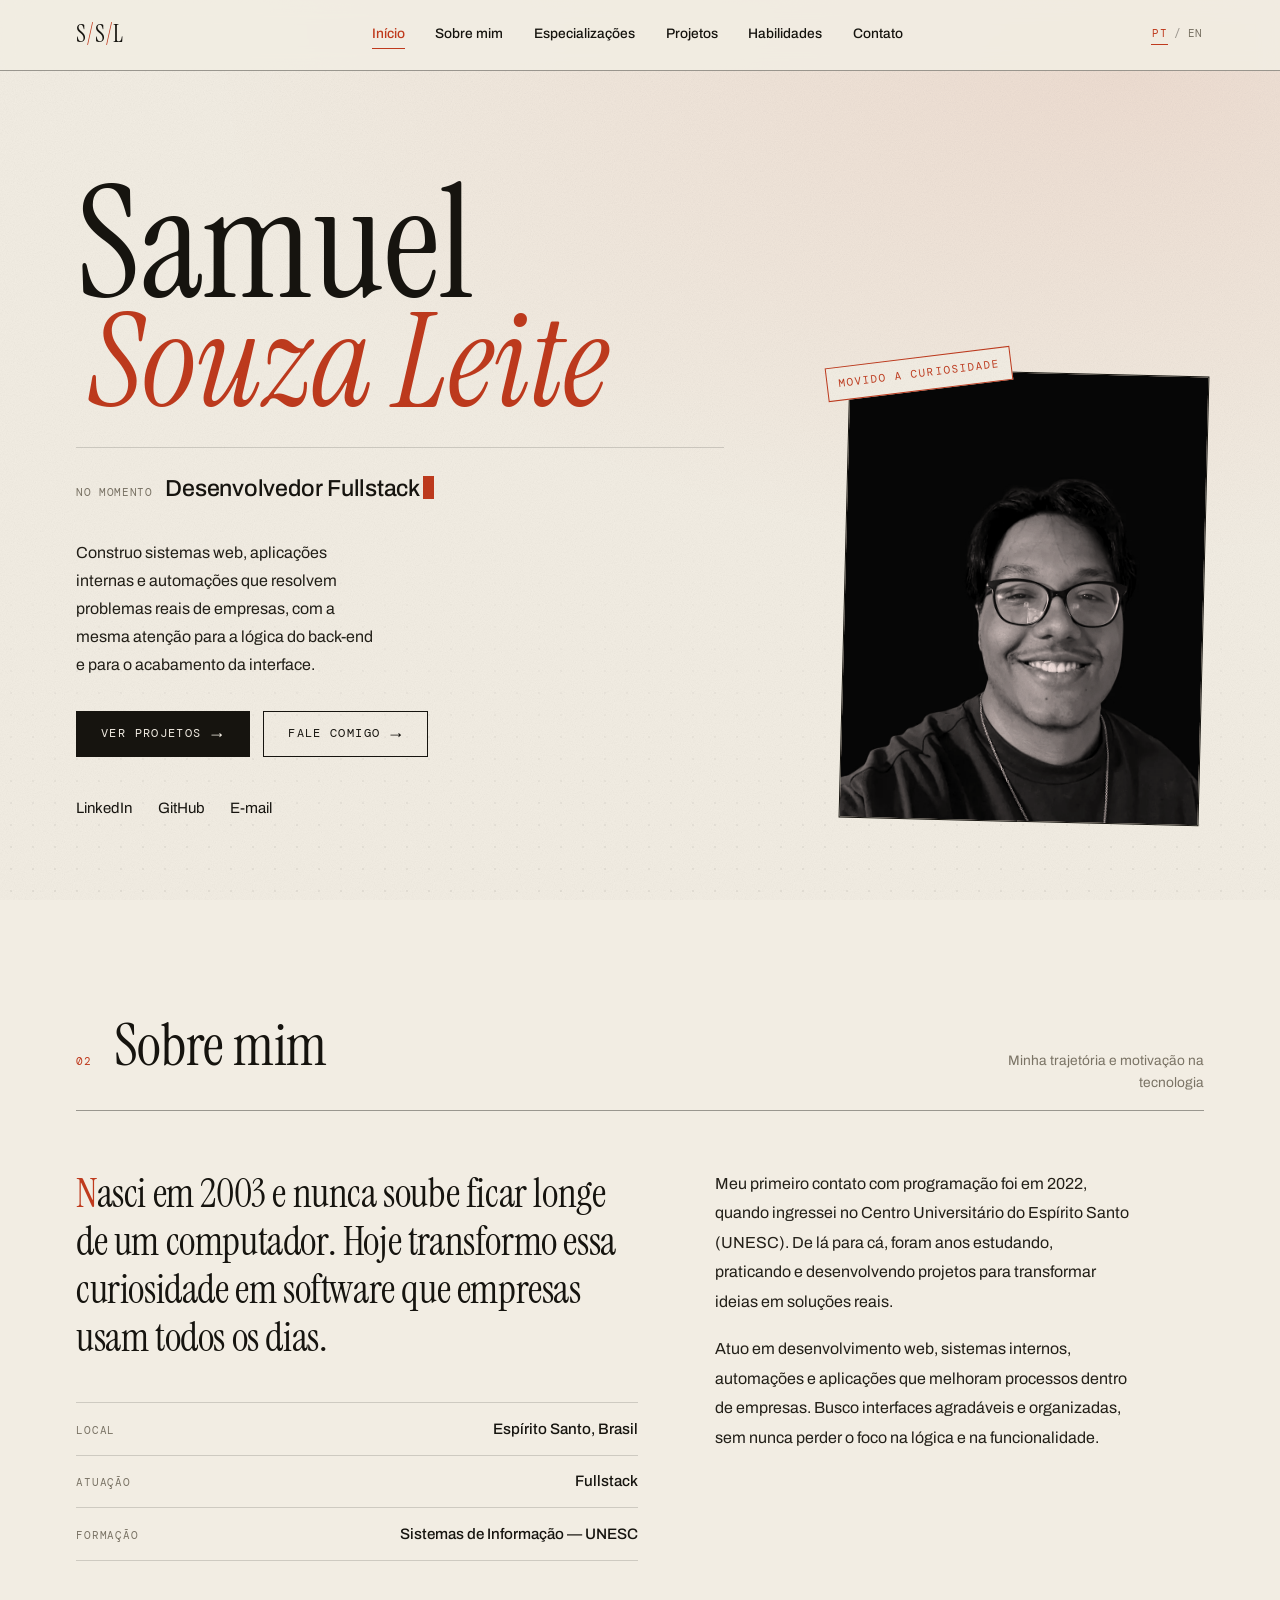
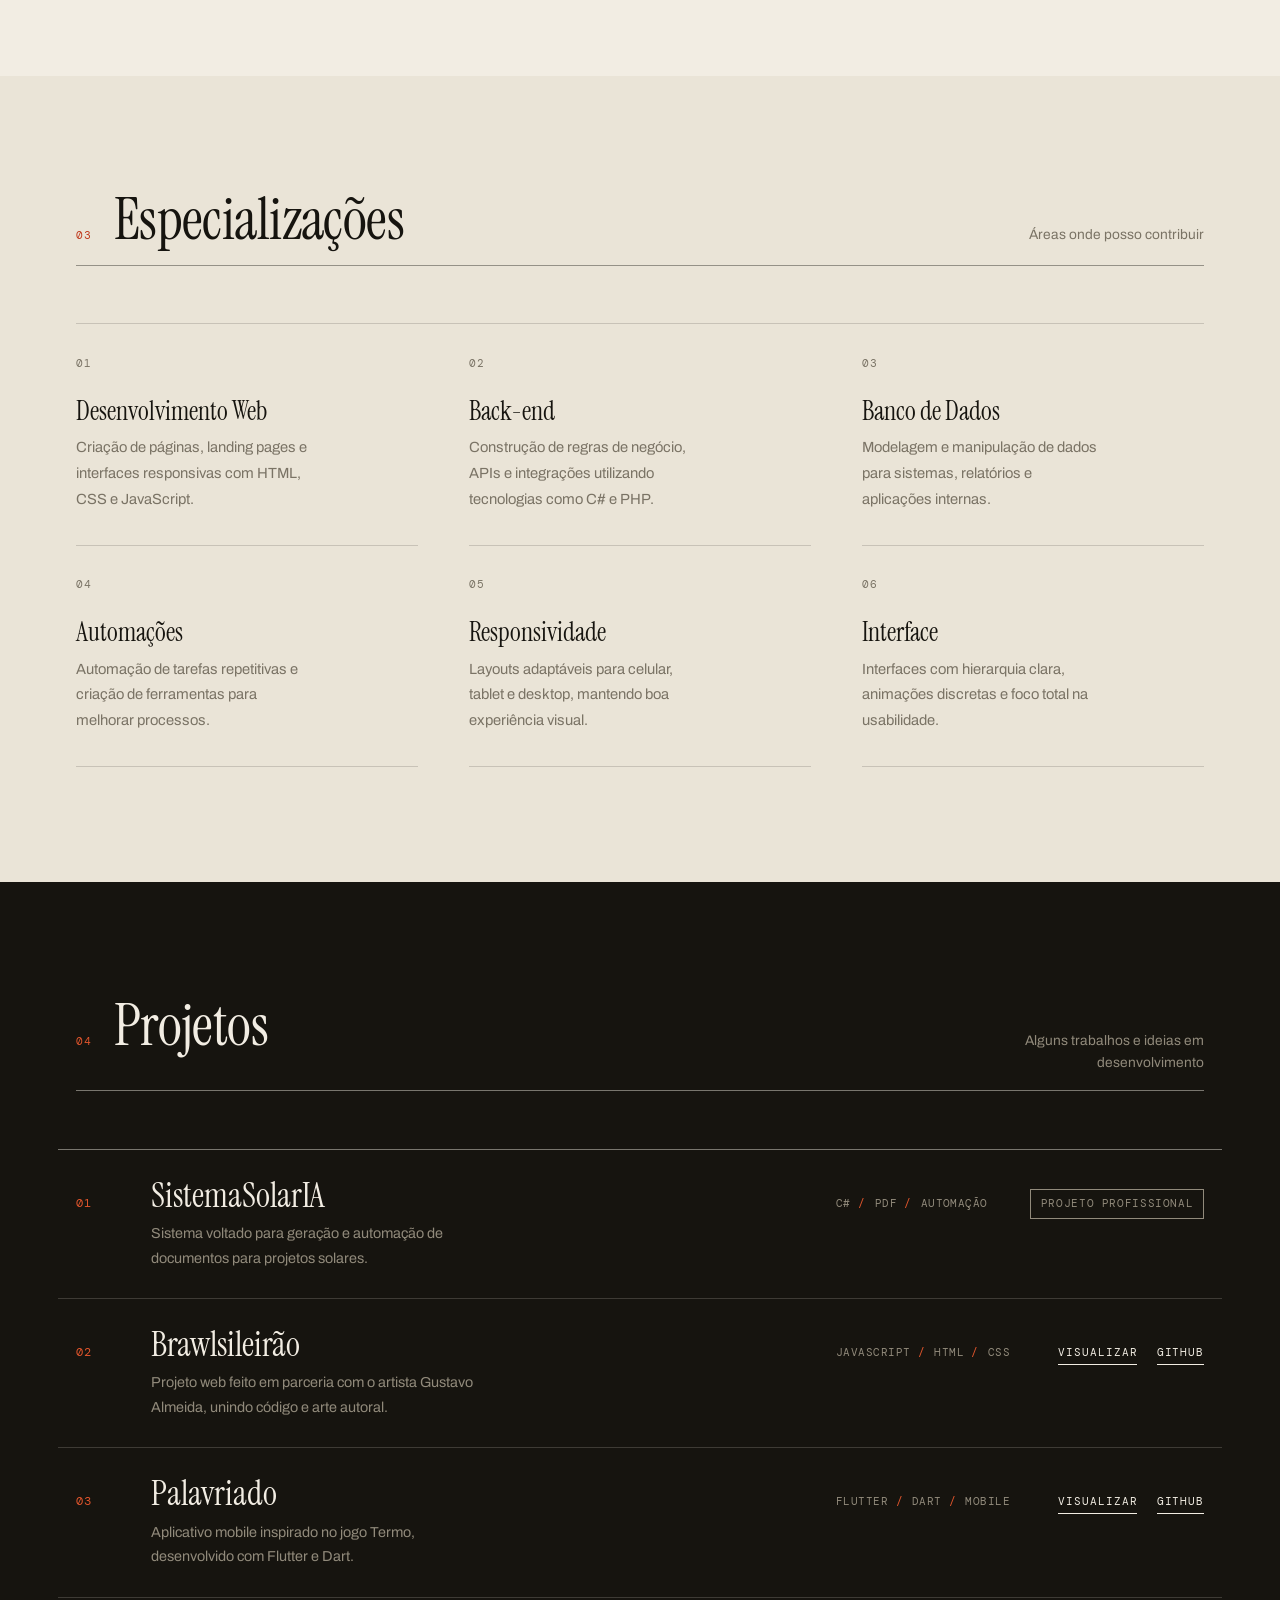
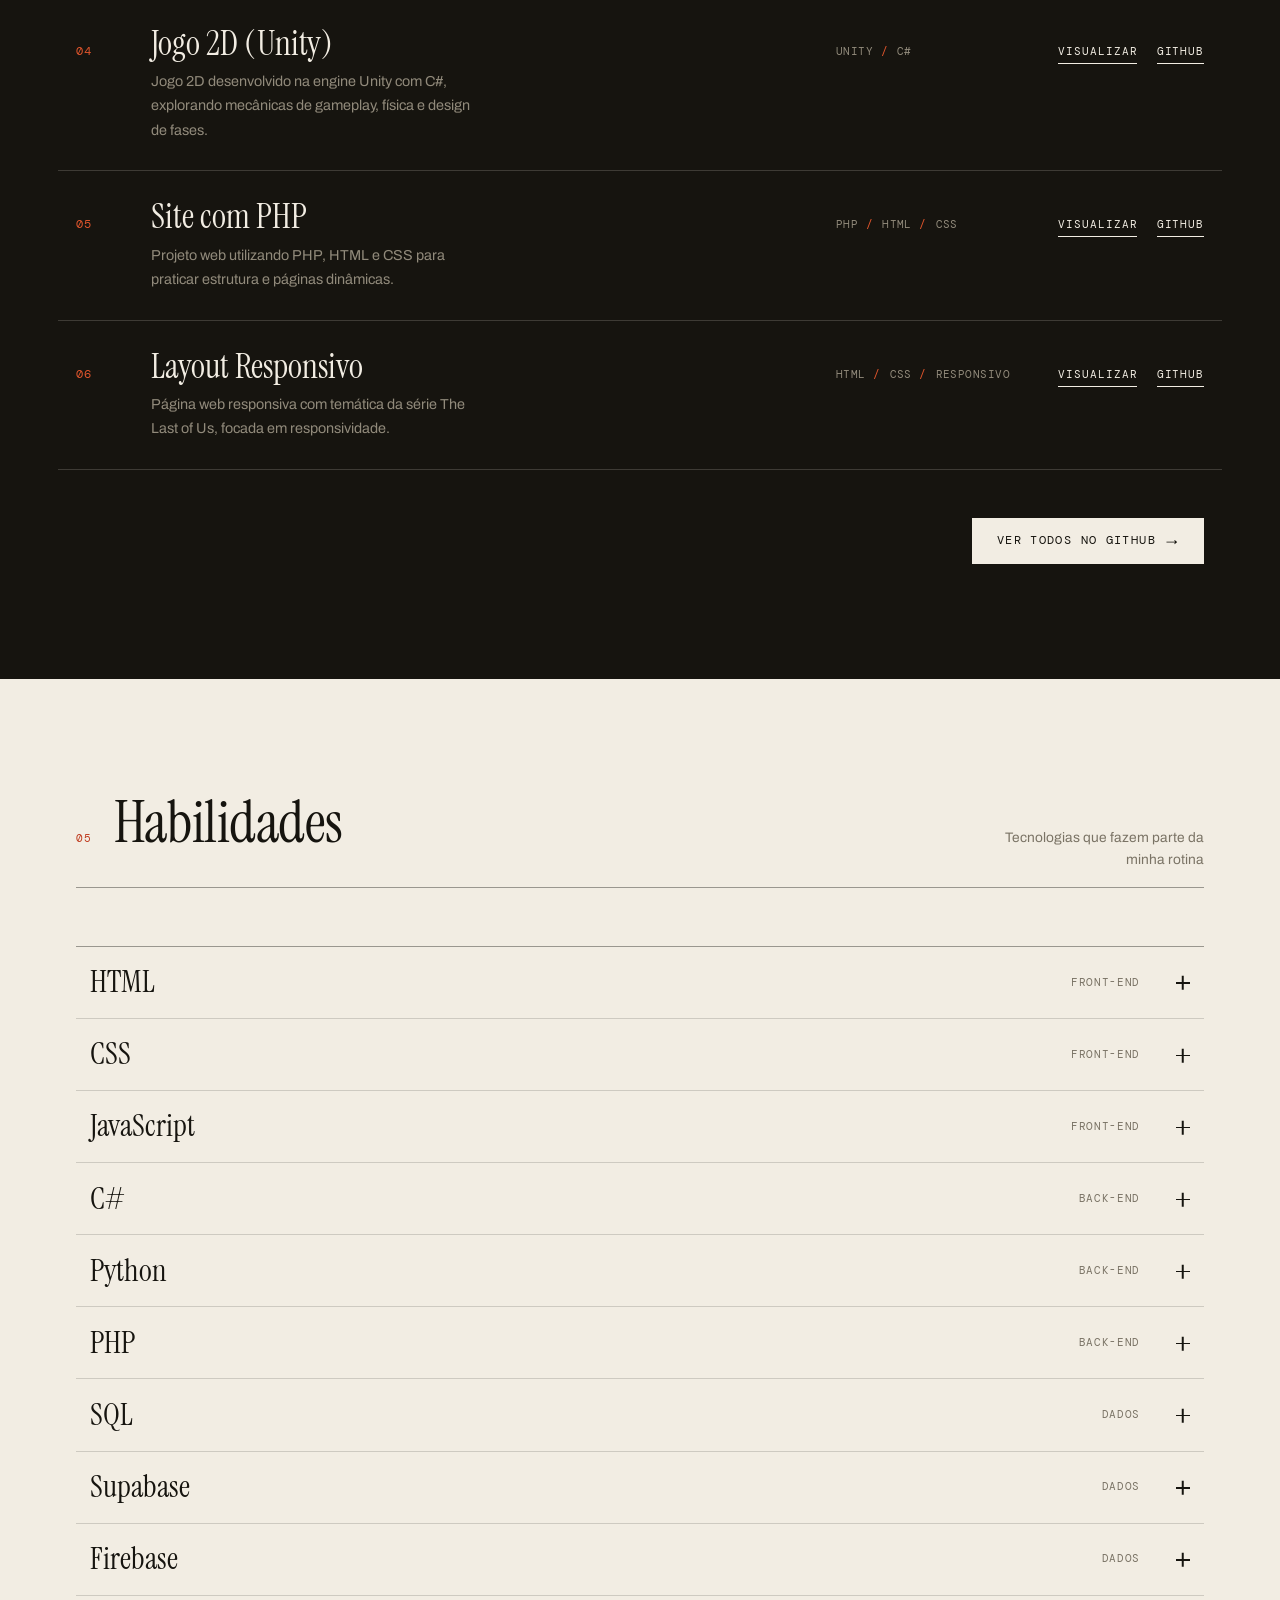
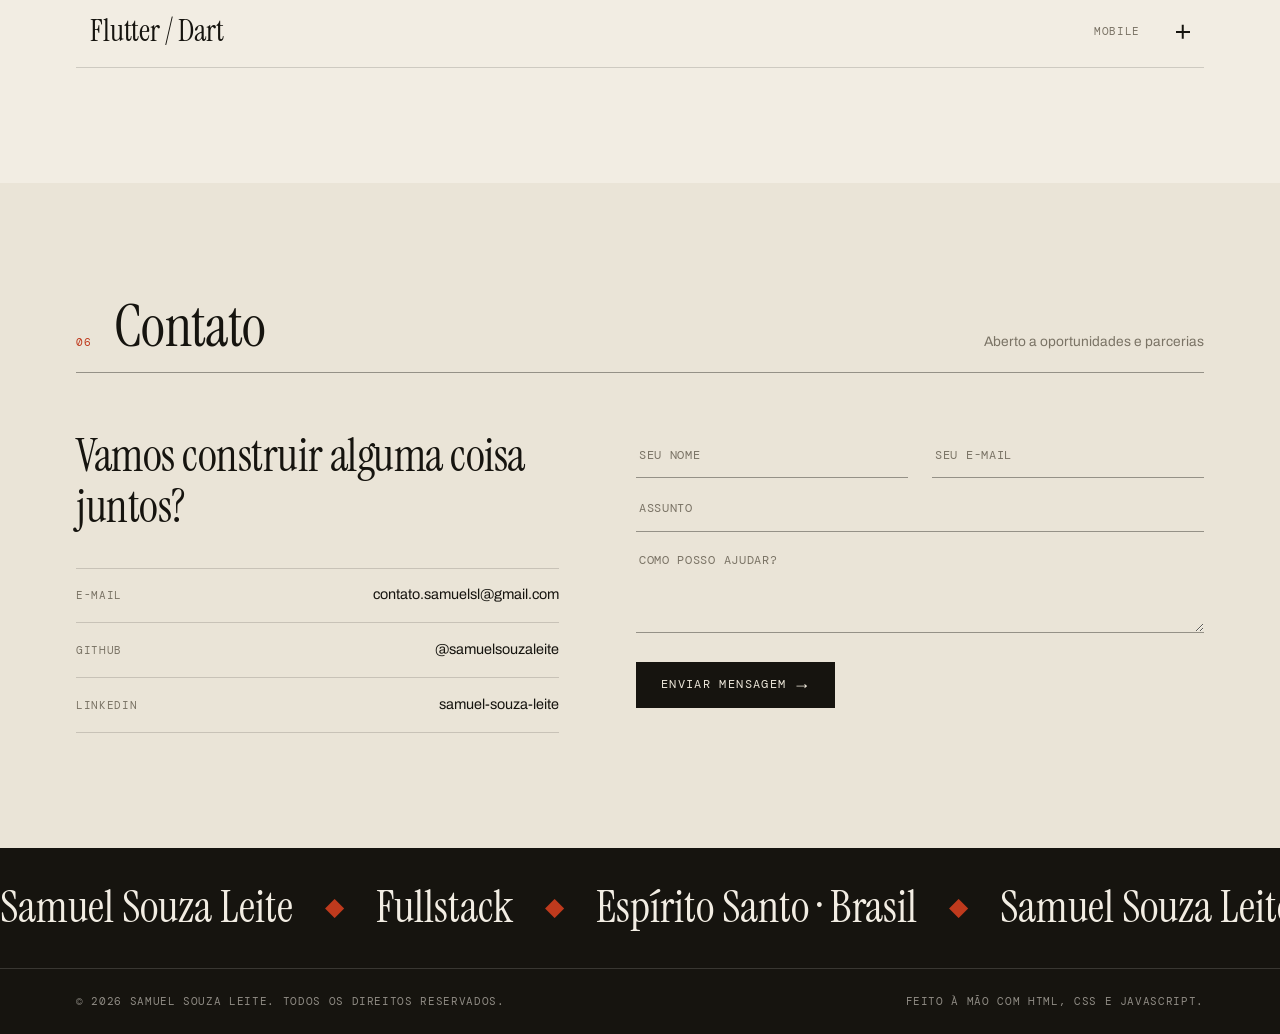
==== commit 4aa39652: "Ajusta hero: selo, frase de digitacao e limpeza de elementos - Selo do hero passa de 'desde 2003' pa" ====
--- a/index.html
+++ b/index.html
@@ -19,7 +19,7 @@
         <div class="masthead-inner">
             <a href="#home" class="wordmark">
                 <span class="wordmark-mark">S<span>/</span>S<span>/</span>L</span>
-                <span class="wordmark-role" data-i18n="wordmark_role">Dev. Fullstack</span>
+                <!-- <span class="wordmark-role" data-i18n="wordmark_role">Dev. Fullstack</span> -->
             </a>
 
             <nav class="masthead-nav" aria-label="Índice">
@@ -52,11 +52,11 @@
     <main>
         <section class="hero" id="home">
             <div class="shell hero-shell">
-                <p class="hero-kicker reveal" style="--d:0">
+                <!-- <p class="hero-kicker reveal" style="--d:0">
                     <span data-i18n="hero_eyebrow">Desenvolvedor fullstack</span>
                     <span class="dot">·</span>
                     <span data-i18n="hero_place">Espírito Santo, Brasil</span>
-                </p>
+                </p> -->
 
                 <h1 class="hero-name reveal" style="--d:1">
                     <span class="hero-name-first">Samuel</span>
@@ -70,7 +70,7 @@
 
                 <p class="hero-description reveal" style="--d:3" data-i18n="hero_description">
                     Construo sistemas web, aplicações internas e automações que resolvem
-                    problemas reais de empresas — com atenção igual à lógica do back-end e ao
+                    problemas reais de empresas, com atenção igual à lógica do back-end e ao
                     acabamento da interface.
                 </p>
 
@@ -86,15 +86,15 @@
                 </div>
 
                 <figure class="portrait reveal" style="--d:2">
-                    <span class="stamp" data-i18n="hero_stamp">desde 2003</span>
+                    <span class="stamp" data-i18n="hero_stamp">movido a curiosidade</span>
                     <div class="portrait-frame">
                         <img src="assets/img/fotoperfil.webp" alt="Retrato de Samuel Souza Leite" width="640" height="800" />
                     </div>
-                    <figcaption>
+                    <!-- <figcaption>
                         <span data-i18n="portrait_caption">Samuel S. Leite, retrato</span>
                         <span class="dot">·</span>
                         <span>ES / BR</span>
-                    </figcaption>
+                    </figcaption> -->
                 </figure>
             </div>
         </section>
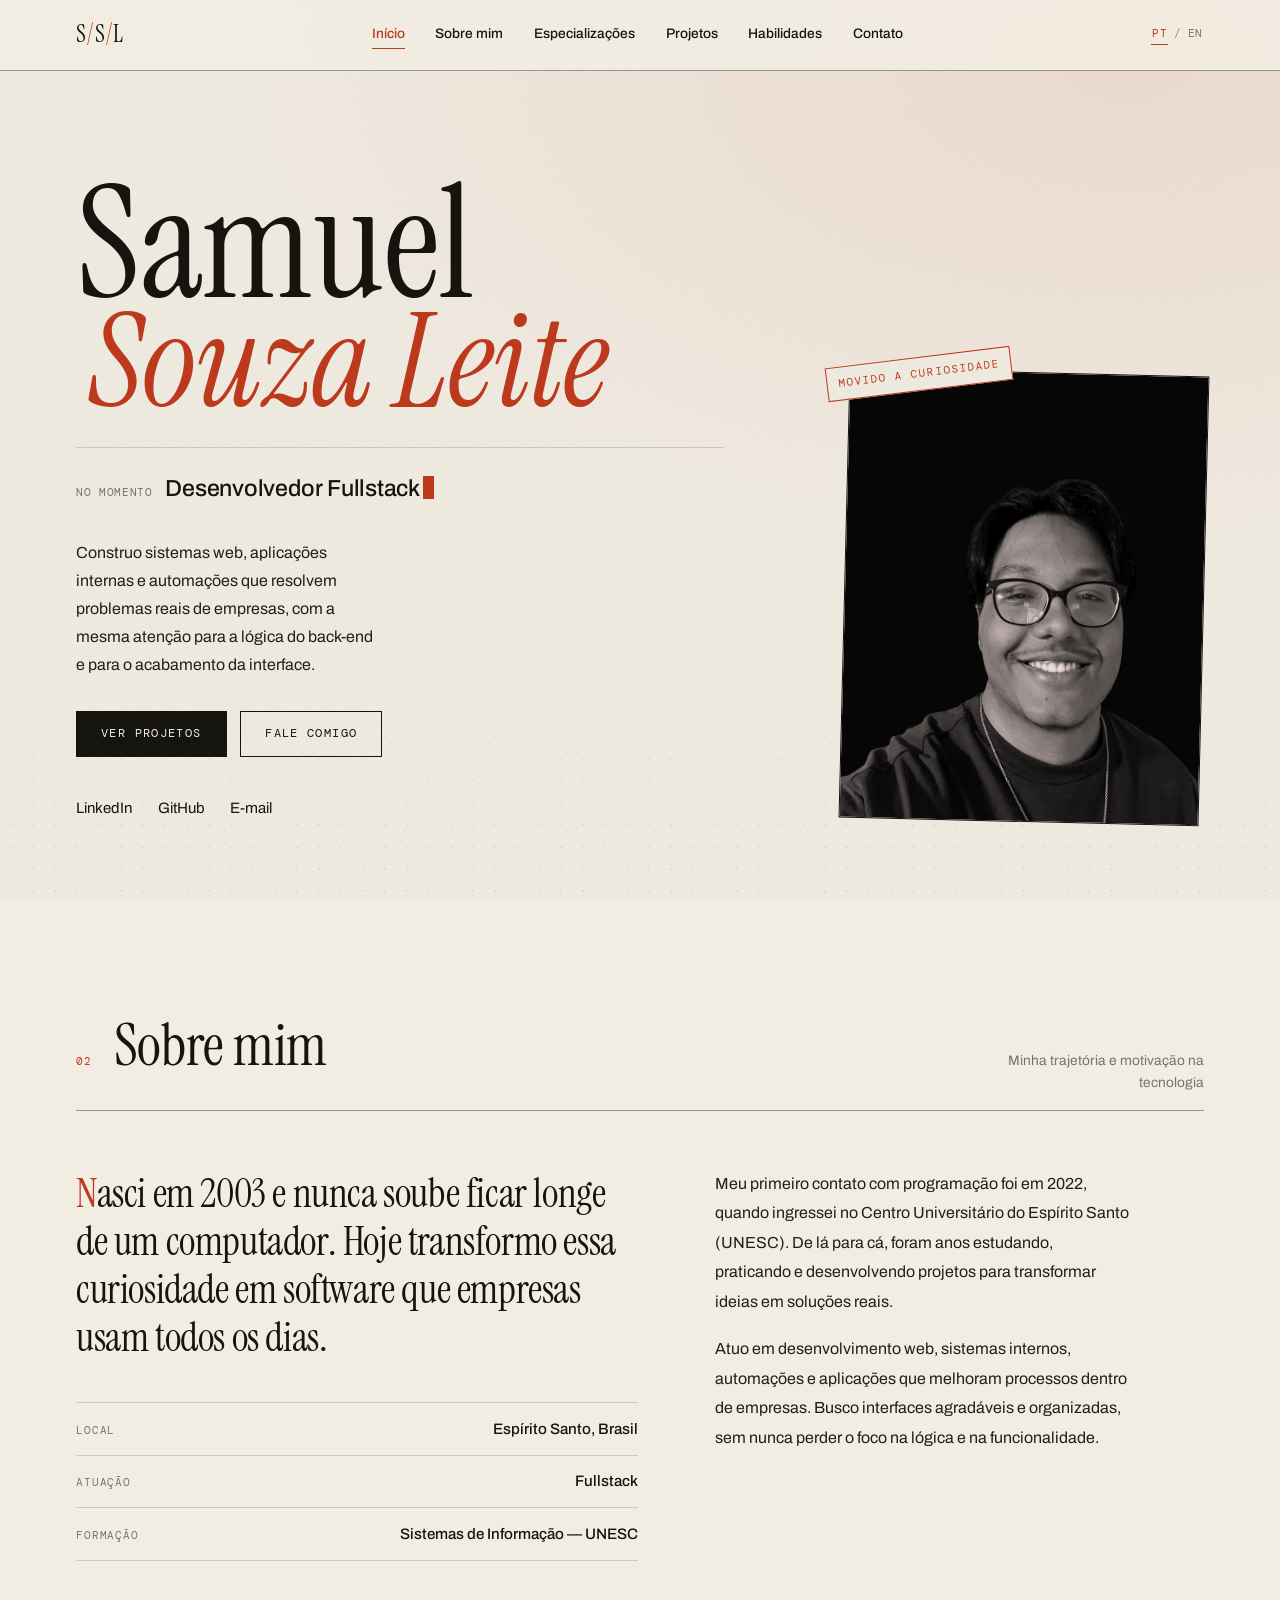
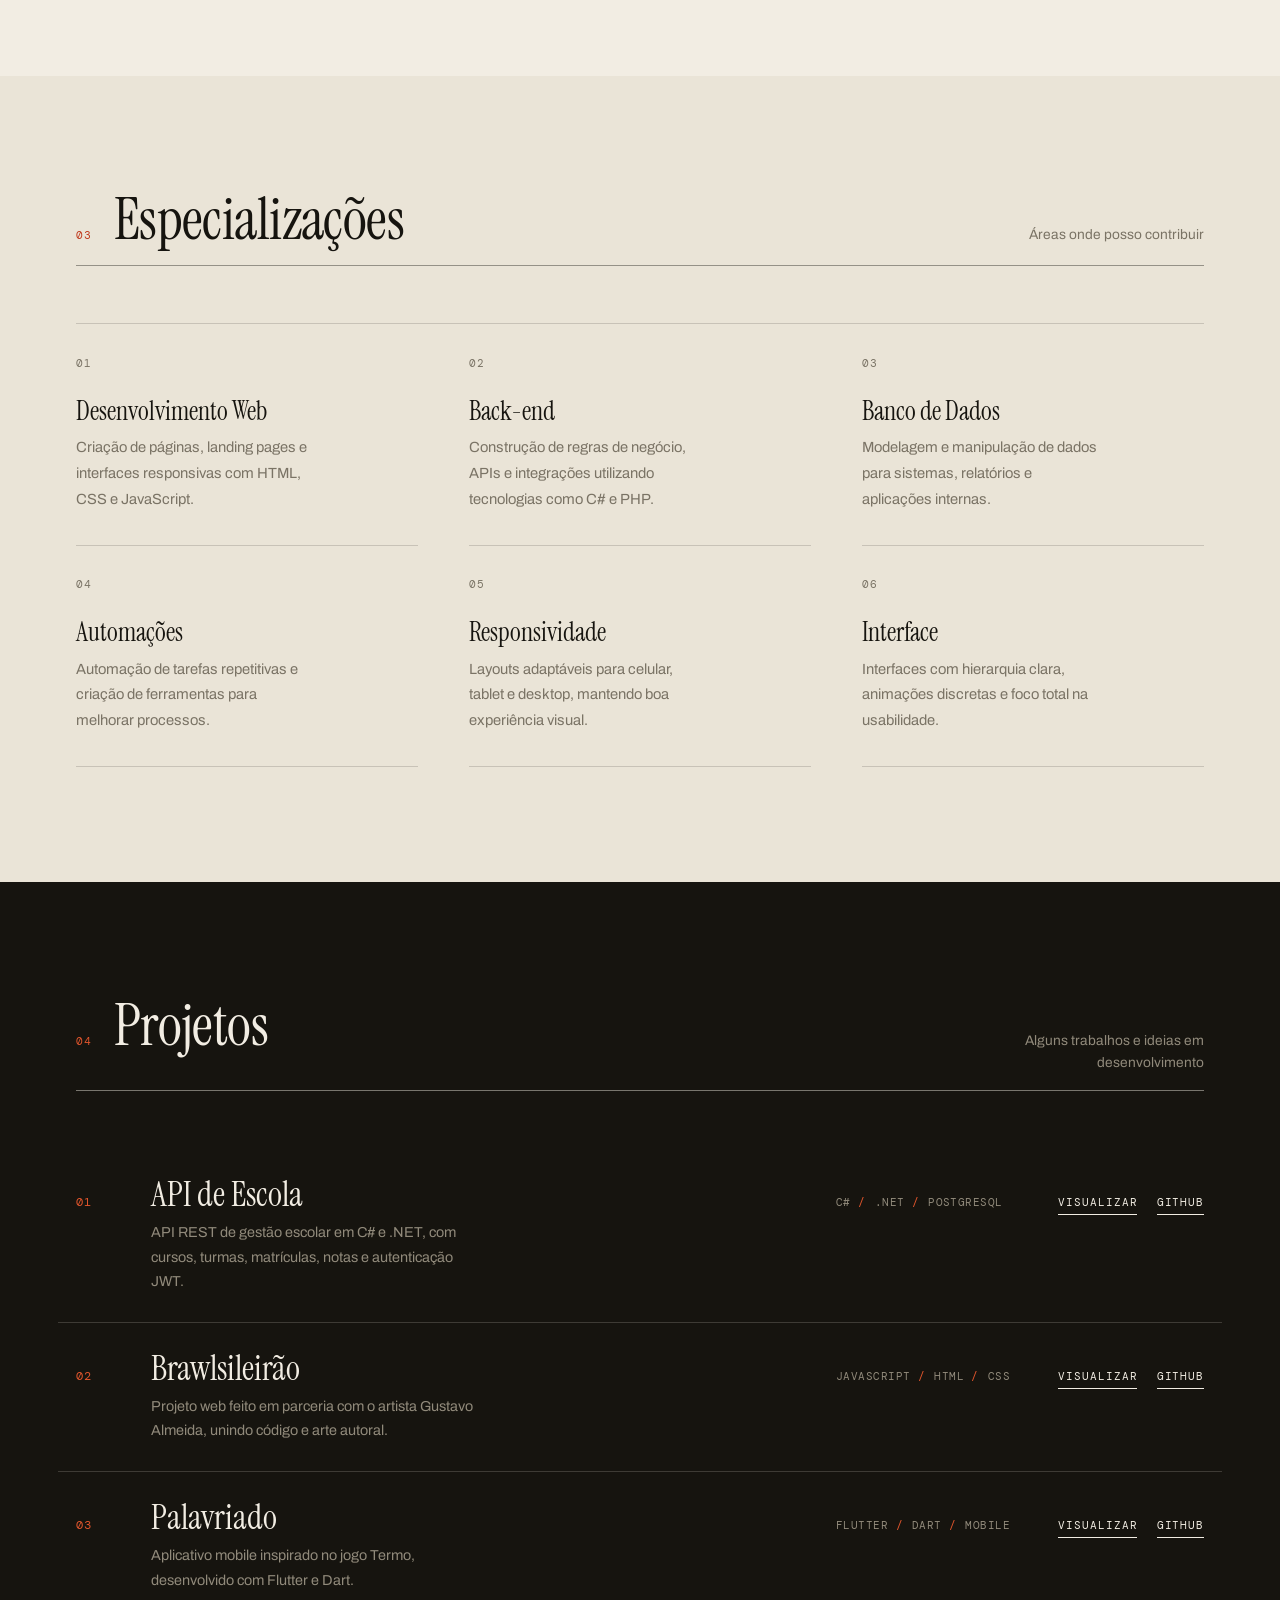
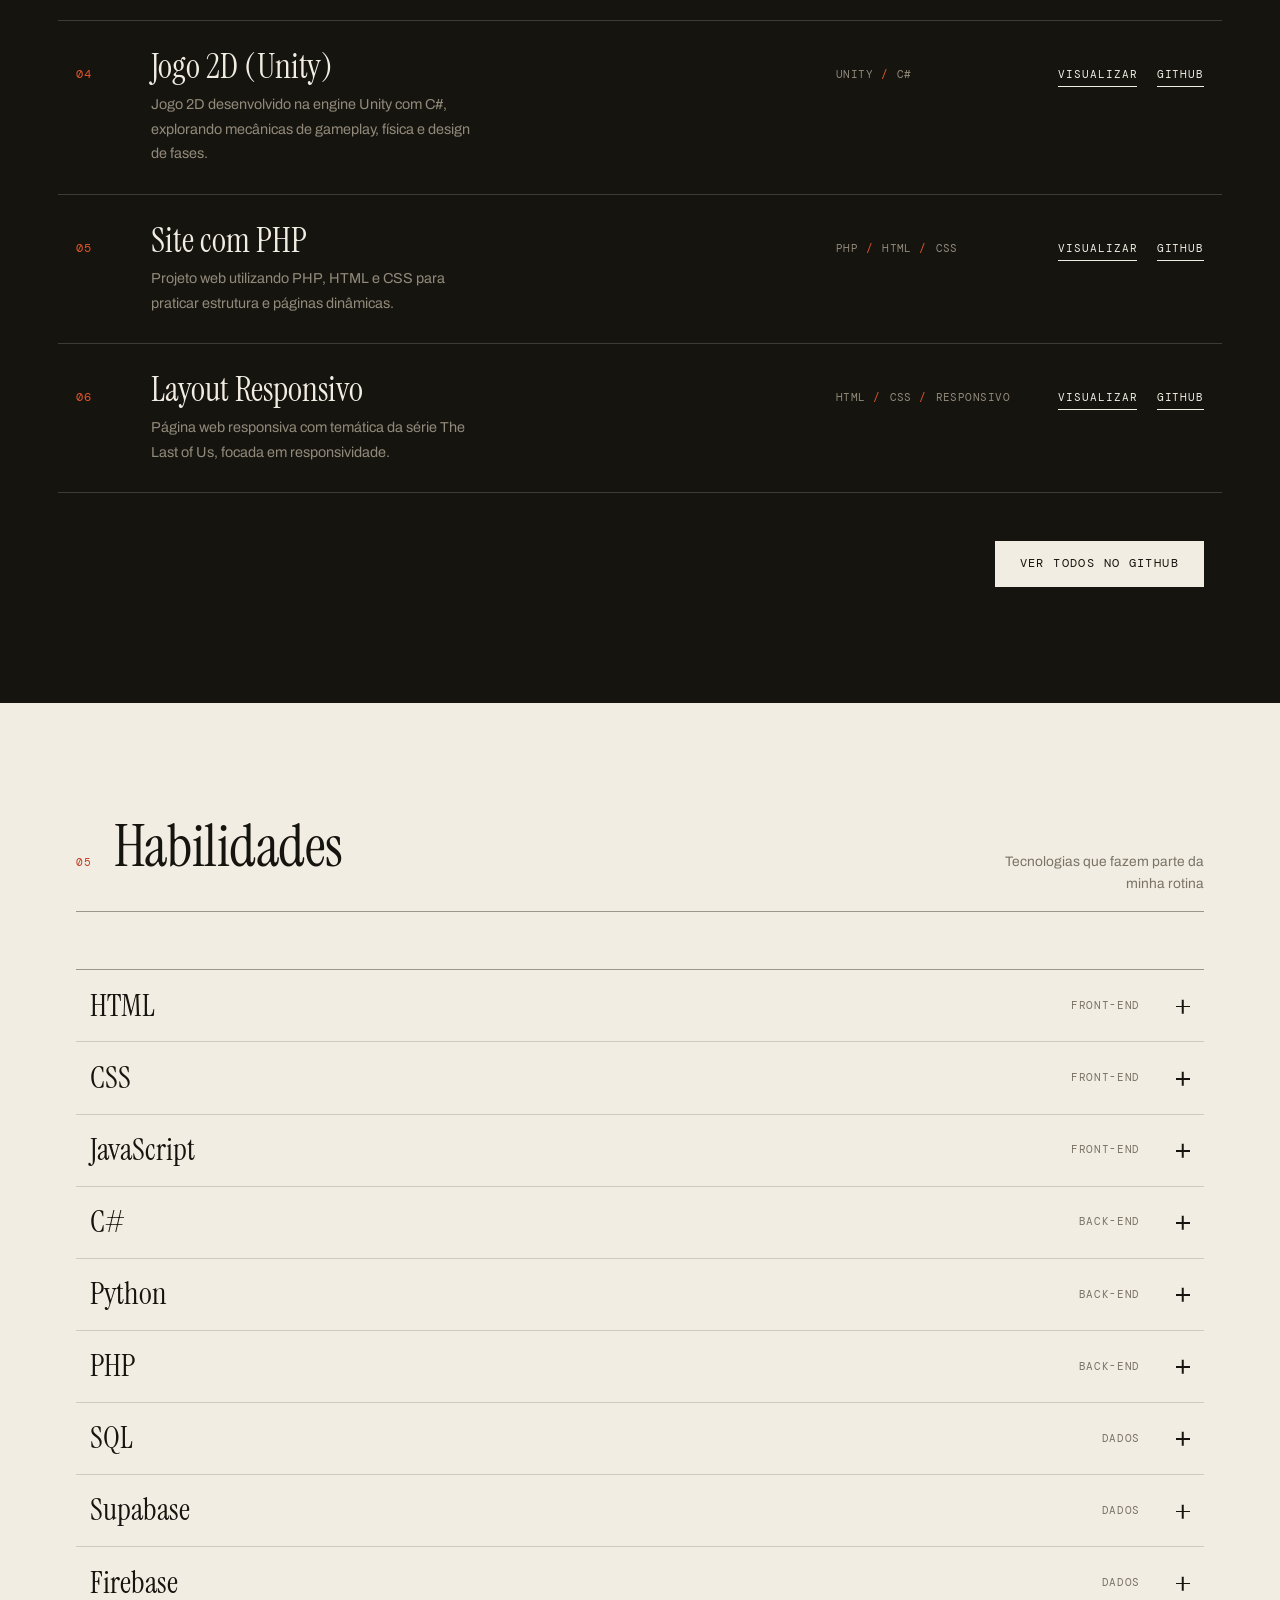
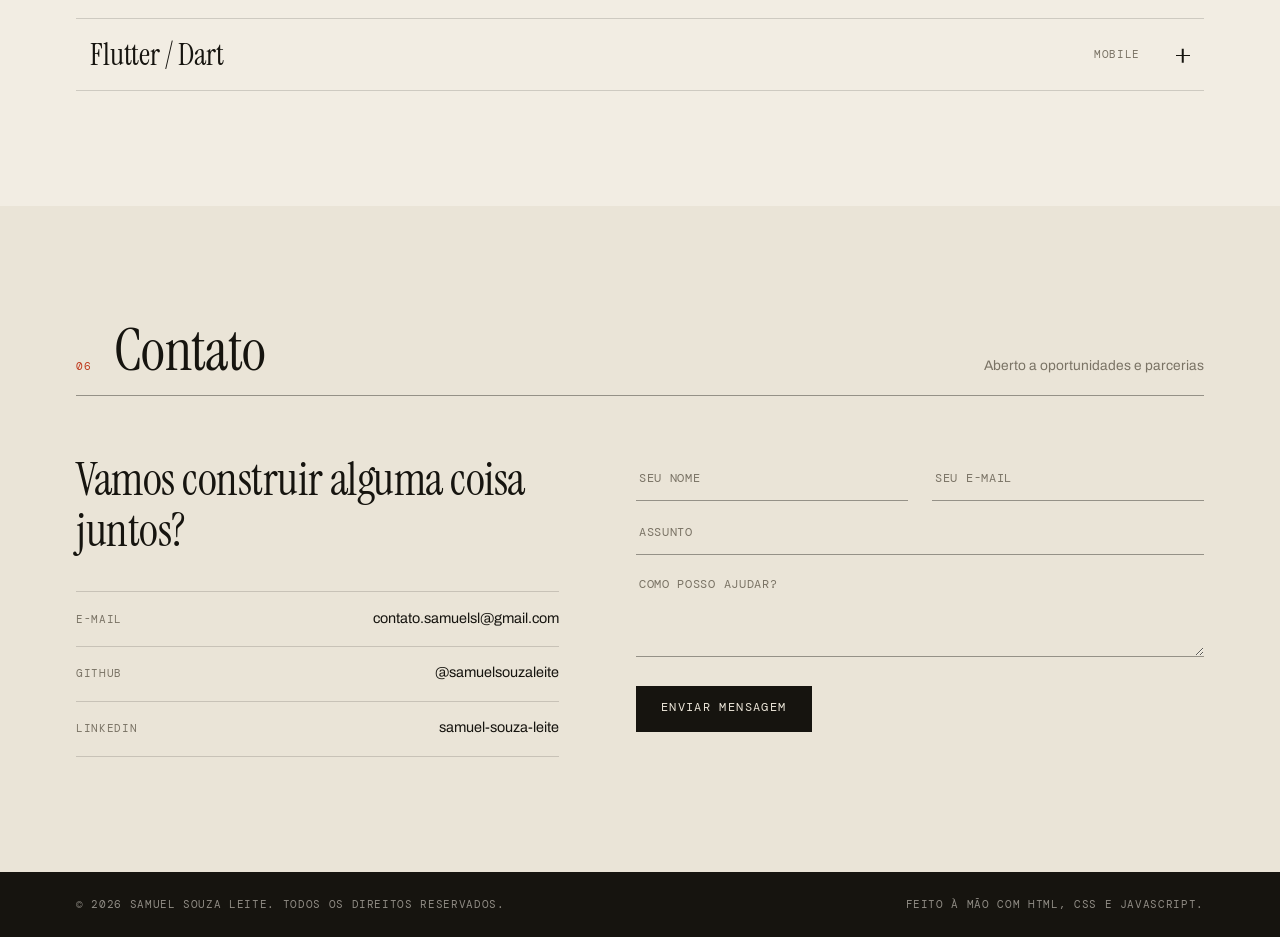
==== commit 0244c11f: "Substitui SistemaSolarIA pela API de Escola e remove carrossel do rodape - Adiciona projeto API de E" ====
--- a/index.html
+++ b/index.html
@@ -19,7 +19,6 @@
         <div class="masthead-inner">
             <a href="#home" class="wordmark">
                 <span class="wordmark-mark">S<span>/</span>S<span>/</span>L</span>
-                <!-- <span class="wordmark-role" data-i18n="wordmark_role">Dev. Fullstack</span> -->
             </a>
 
             <nav class="masthead-nav" aria-label="Índice">
@@ -52,12 +51,6 @@
     <main>
         <section class="hero" id="home">
             <div class="shell hero-shell">
-                <!-- <p class="hero-kicker reveal" style="--d:0">
-                    <span data-i18n="hero_eyebrow">Desenvolvedor fullstack</span>
-                    <span class="dot">·</span>
-                    <span data-i18n="hero_place">Espírito Santo, Brasil</span>
-                </p> -->
-
                 <h1 class="hero-name reveal" style="--d:1">
                     <span class="hero-name-first">Samuel</span>
                     <span class="hero-name-last">Souza Leite</span>
@@ -90,11 +83,6 @@
                     <div class="portrait-frame">
                         <img src="assets/img/fotoperfil.webp" alt="Retrato de Samuel Souza Leite" width="640" height="800" />
                     </div>
-                    <!-- <figcaption>
-                        <span data-i18n="portrait_caption">Samuel S. Leite, retrato</span>
-                        <span class="dot">·</span>
-                        <span>ES / BR</span>
-                    </figcaption> -->
                 </figure>
             </div>
         </section>
@@ -199,16 +187,25 @@
                     <li class="work reveal">
                         <span class="work-num">01</span>
                         <div class="work-main">
-                            <h3 class="work-title">SistemaSolarIA</h3>
-                            <p class="work-desc" data-i18n="project_solar_desc">Sistema voltado para geração e automação de documentos para projetos solares.</p>
+                            <h3 class="work-title" data-i18n="project_escola_title">API de Escola</h3>
+                            <p class="work-desc" data-i18n="project_escola_desc">API REST de gestão escolar em C# e .NET, com cursos, turmas, matrículas, notas e autenticação JWT.</p>
                         </div>
                         <ul class="work-stack">
                             <li>C#</li>
-                            <li data-i18n="tech_pdf">PDF</li>
-                            <li data-i18n="tech_automation">Automação</li>
+                            <li>.NET</li>
+                            <li>PostgreSQL</li>
                         </ul>
                         <div class="work-actions">
-                            <span class="work-tag" data-i18n="project_pro_tag">Projeto profissional</span>
+                            <button class="work-link project-preview" type="button"
+                                    data-video="assets/videos/escola-api.mp4"
+                                    data-title="API de Escola"
+                                    data-desc-pt="API REST de gestão escolar construída com C# e .NET, cobrindo cursos, turmas, matrículas, notas e usuários. Usa Entity Framework Core com PostgreSQL, autenticação JWT com autorização por perfil e documentação via Swagger, organizada em camadas seguindo os princípios da Clean Architecture."
+                                    data-desc-en="School management REST API built with C# and .NET, covering courses, classes, enrollments, grades and users. It uses Entity Framework Core with PostgreSQL, JWT authentication with role-based authorization and Swagger documentation, organized in layers following Clean Architecture principles.">
+                                <span data-i18n="project_watch">Visualizar</span>
+                            </button>
+                            <a class="work-link" href="https://github.com/samuelsouzaleite/criando_api_com_csharp" target="_blank" rel="noopener noreferrer">
+                                <span data-i18n="project_view">GitHub</span>
+                            </a>
                         </div>
                     </li>
 
@@ -511,17 +508,6 @@
     </main>
 
     <footer class="footer">
-        <div class="marquee" aria-hidden="true">
-            <div class="marquee-track">
-                <span>Samuel Souza Leite</span><span class="marquee-dot">◆</span>
-                <span>Fullstack</span><span class="marquee-dot">◆</span>
-                <span>Espírito Santo · Brasil</span><span class="marquee-dot">◆</span>
-                <span>Samuel Souza Leite</span><span class="marquee-dot">◆</span>
-                <span>Fullstack</span><span class="marquee-dot">◆</span>
-                <span>Espírito Santo · Brasil</span><span class="marquee-dot">◆</span>
-            </div>
-        </div>
-
         <div class="shell footer-bar">
             <p>© <span id="year"></span> Samuel Souza Leite. <span data-i18n="footer_rights">Todos os direitos reservados.</span></p>
             <p data-i18n="footer_made">Feito à mão com HTML, CSS e JavaScript.</p>
--- a/style.css
+++ b/style.css
@@ -118,29 +118,22 @@
     --bg: var(--paper-2);
 }
 
-.mono,
 .sec-num,
 .nav-num,
 .field-num,
 .work-num,
-.hero-kicker,
 .hero-status-label,
 .skill-cat,
 .contact-label,
 .stamp,
 .form-status,
 .footer-bar,
-.lang-btn,
-.wordmark-role {
+.lang-btn {
     font-family: var(--mono);
     font-weight: 400;
     letter-spacing: 0.06em;
     text-transform: uppercase;
     font-size: 0.68rem;
-}
-
-.dot {
-    color: var(--hl);
 }
 
 .btn {
@@ -158,16 +151,6 @@
         transform 0.35s var(--ease), border-color 0.35s var(--ease);
 }
 
-.btn::after {
-    content: "\2192";
-    font-family: var(--sans);
-    transition: transform 0.35s var(--ease);
-}
-
-.btn:hover::after {
-    transform: translateX(5px);
-}
-
 .btn-solid {
     background: var(--fg);
     color: var(--bg);
@@ -258,10 +241,6 @@
     color: var(--accent);
 }
 
-.wordmark-role {
-    color: var(--muted);
-}
-
 .masthead-nav ul {
     display: flex;
     gap: clamp(1rem, 2.4vw, 2.1rem);
@@ -411,15 +390,6 @@
     align-items: start;
 }
 
-.hero-kicker {
-    grid-column: 1 / -1;
-    grid-row: 1;
-    display: flex;
-    align-items: center;
-    gap: 0.55rem;
-    color: var(--muted);
-}
-
 .hero-name {
     grid-column: 1 / span 8;
     grid-row: 2;
@@ -552,18 +522,6 @@
 .portrait:hover .portrait-frame img {
     filter: grayscale(0) contrast(1);
     transform: scale(1.02);
-}
-
-.portrait figcaption {
-    display: flex;
-    align-items: center;
-    gap: 0.45rem;
-    margin-top: 0.85rem;
-    font-family: var(--mono);
-    font-size: 0.66rem;
-    letter-spacing: 0.06em;
-    text-transform: uppercase;
-    color: var(--muted);
 }
 
 .stamp {
@@ -723,7 +681,6 @@
 /* ------------------------------------------------------------------ projetos */
 .works {
     margin: 0 -1.1rem;
-    border-top: 1px solid var(--rule-strong);
 }
 
 .work {
@@ -842,17 +799,6 @@
 
 .work-link:hover::after {
     transform: scaleX(0);
-}
-
-.work-tag {
-    font-family: var(--mono);
-    font-size: 0.66rem;
-    letter-spacing: 0.06em;
-    text-transform: uppercase;
-    padding: 0.35rem 0.6rem;
-    border: 1px solid currentColor;
-    color: var(--muted);
-    white-space: nowrap;
 }
 
 .works-cta {
@@ -1065,30 +1011,6 @@
     overflow: hidden;
 }
 
-.marquee {
-    display: flex;
-    padding: 1.5rem 0;
-    border-bottom: 1px solid rgba(242, 237, 227, 0.16);
-    overflow: hidden;
-}
-
-.marquee-track {
-    display: flex;
-    align-items: center;
-    gap: 2rem;
-    flex-shrink: 0;
-    padding-right: 2rem;
-    font-family: var(--display);
-    font-size: clamp(1.6rem, 4vw, 2.8rem);
-    white-space: nowrap;
-    animation: slide 26s linear infinite;
-}
-
-.marquee-dot {
-    font-size: 0.55em;
-    color: var(--accent);
-}
-
 .footer-bar {
     display: flex;
     flex-wrap: wrap;
@@ -1217,10 +1139,6 @@
     50% { opacity: 0; }
 }
 
-@keyframes slide {
-    to { transform: translateX(-50%); }
-}
-
 /* ----------------------------------------------------------------- responsivo */
 @media (max-width: 1080px) {
     .work {
@@ -1419,7 +1337,7 @@
     }
 
     .btn {
-        justify-content: space-between;
+        justify-content: center;
         width: 100%;
     }
 
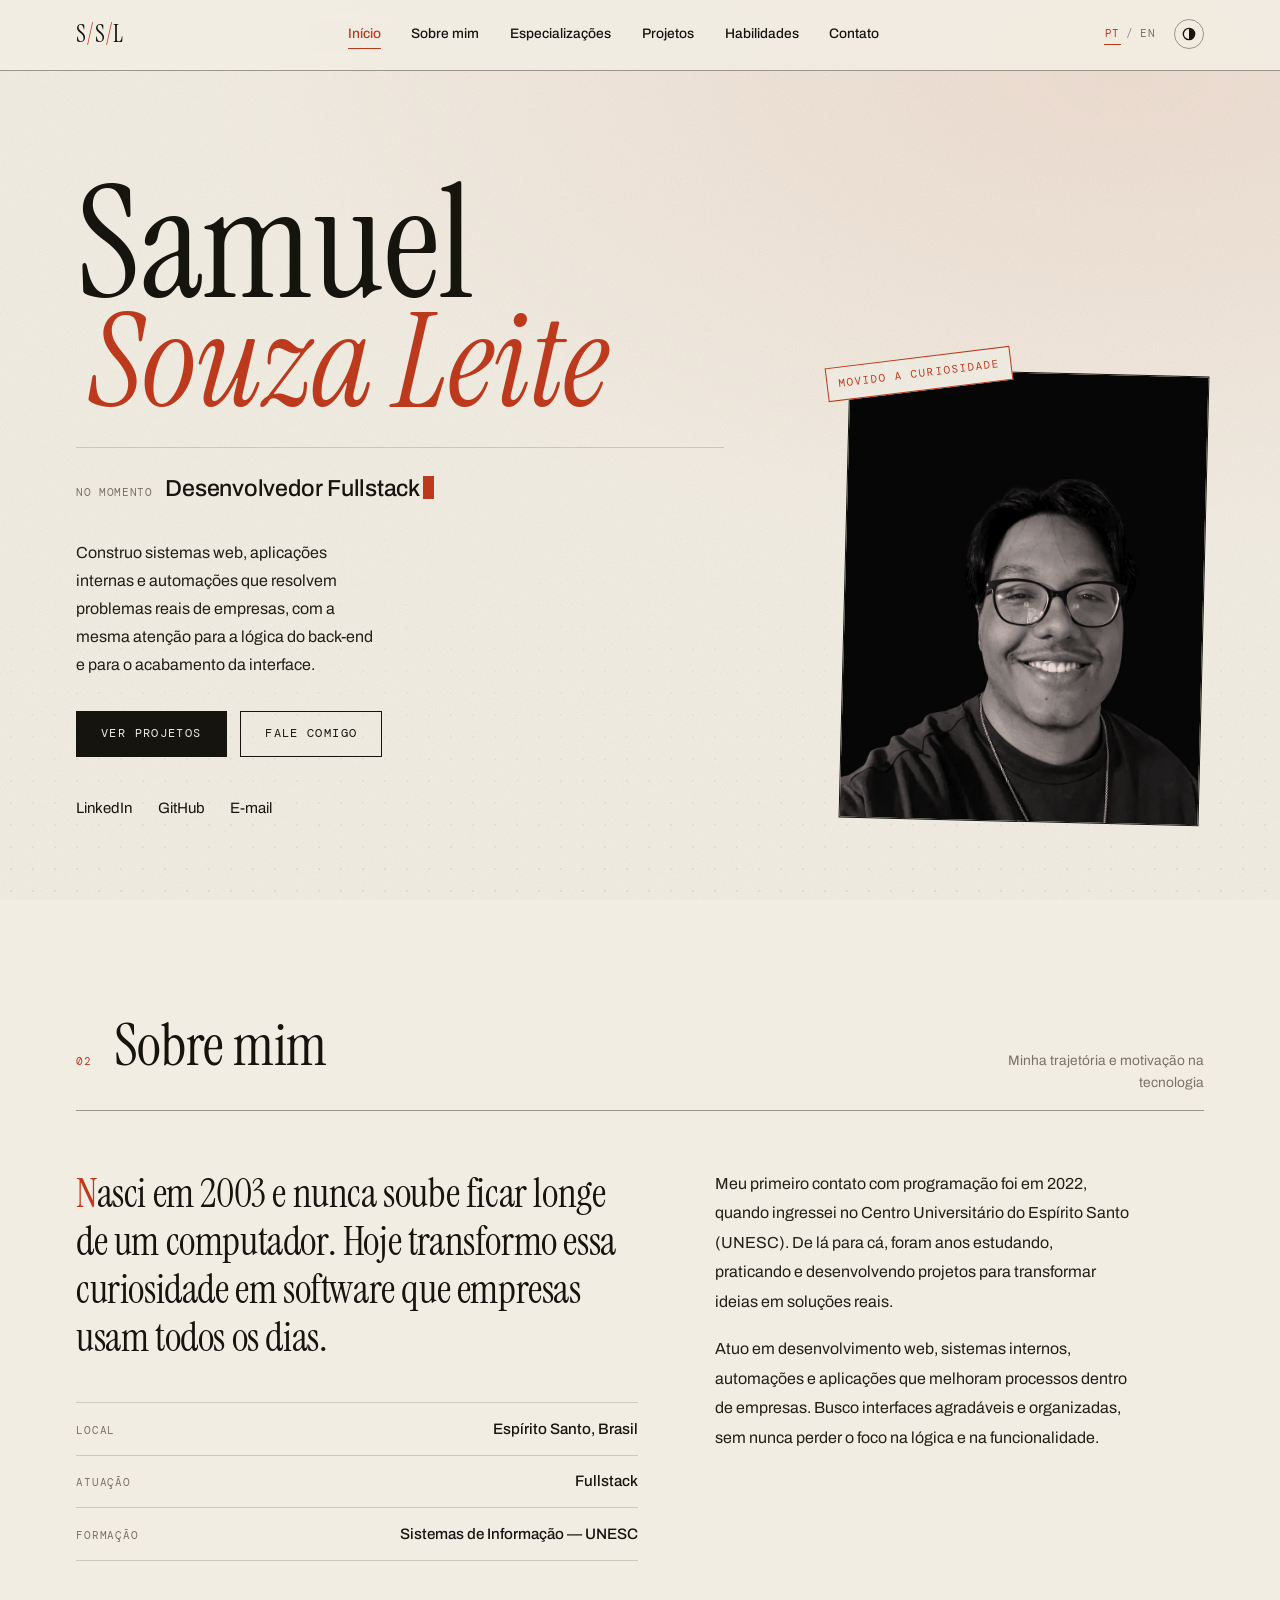
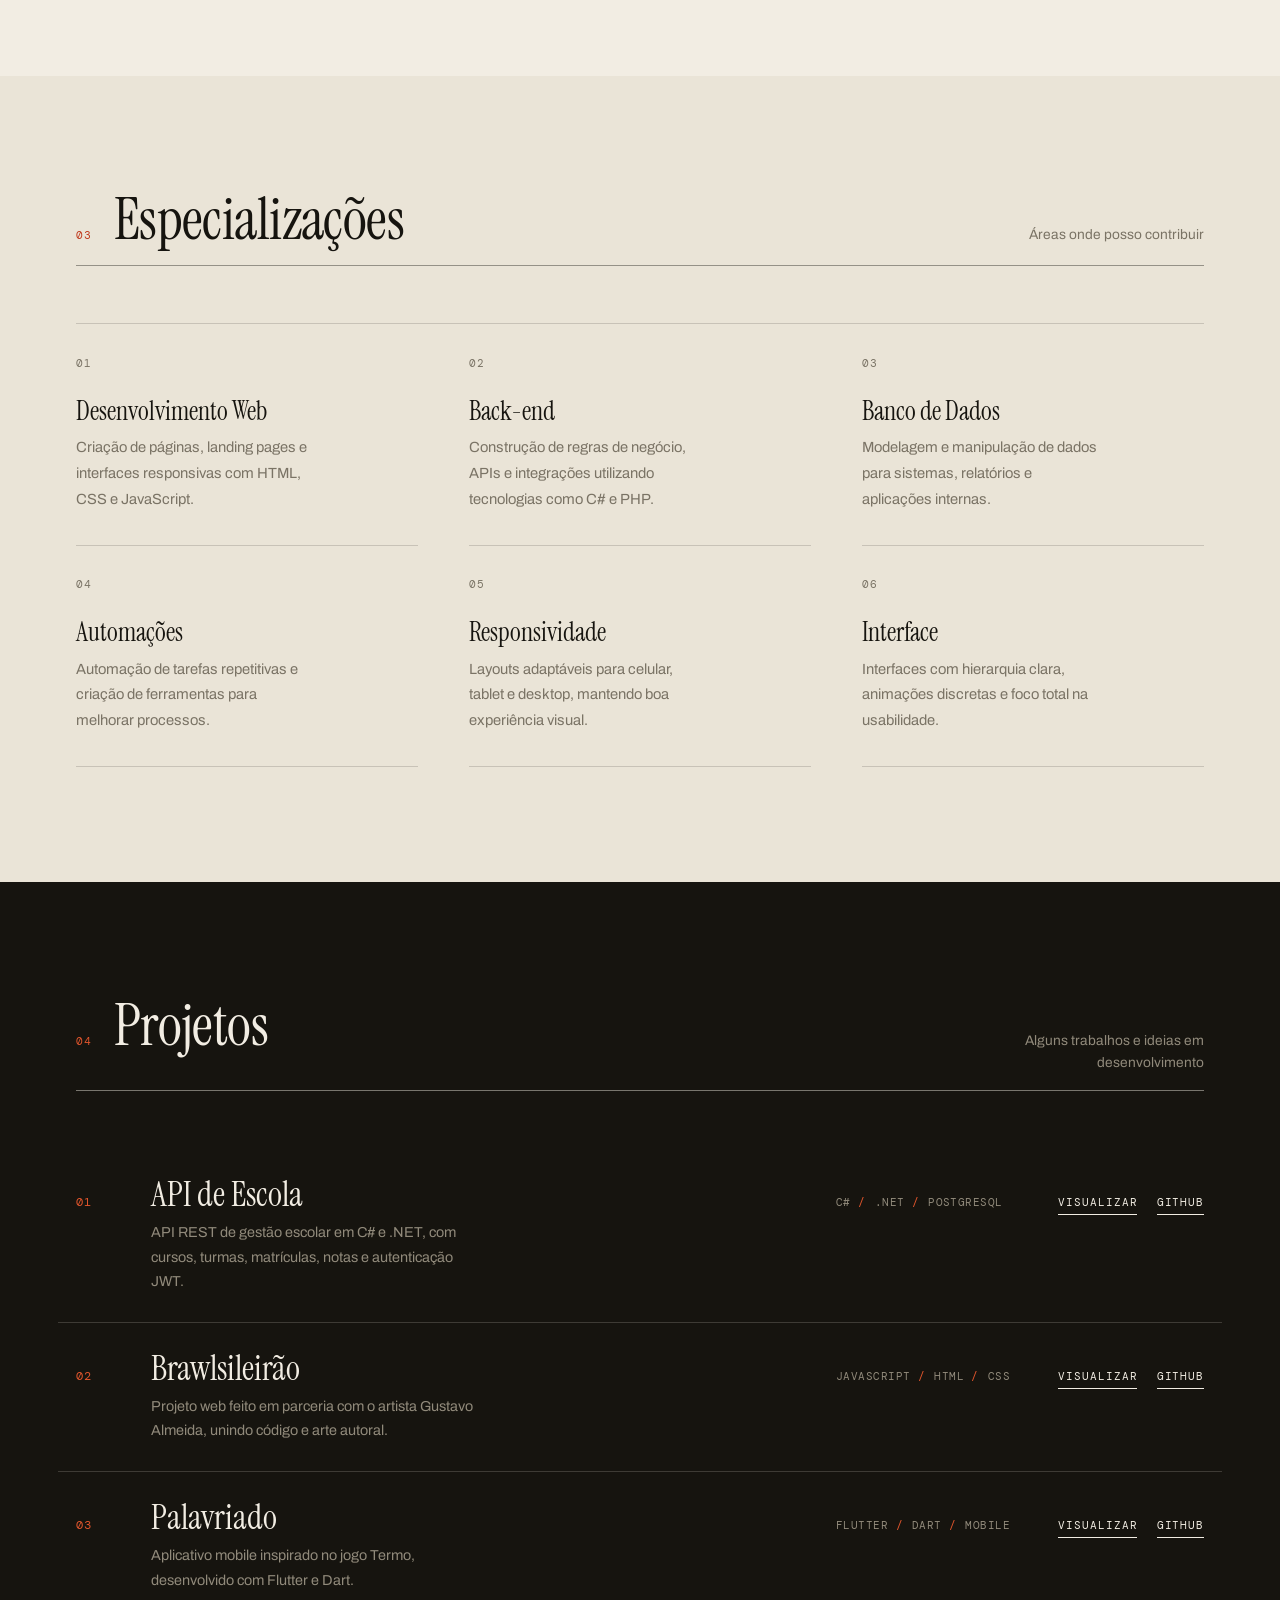
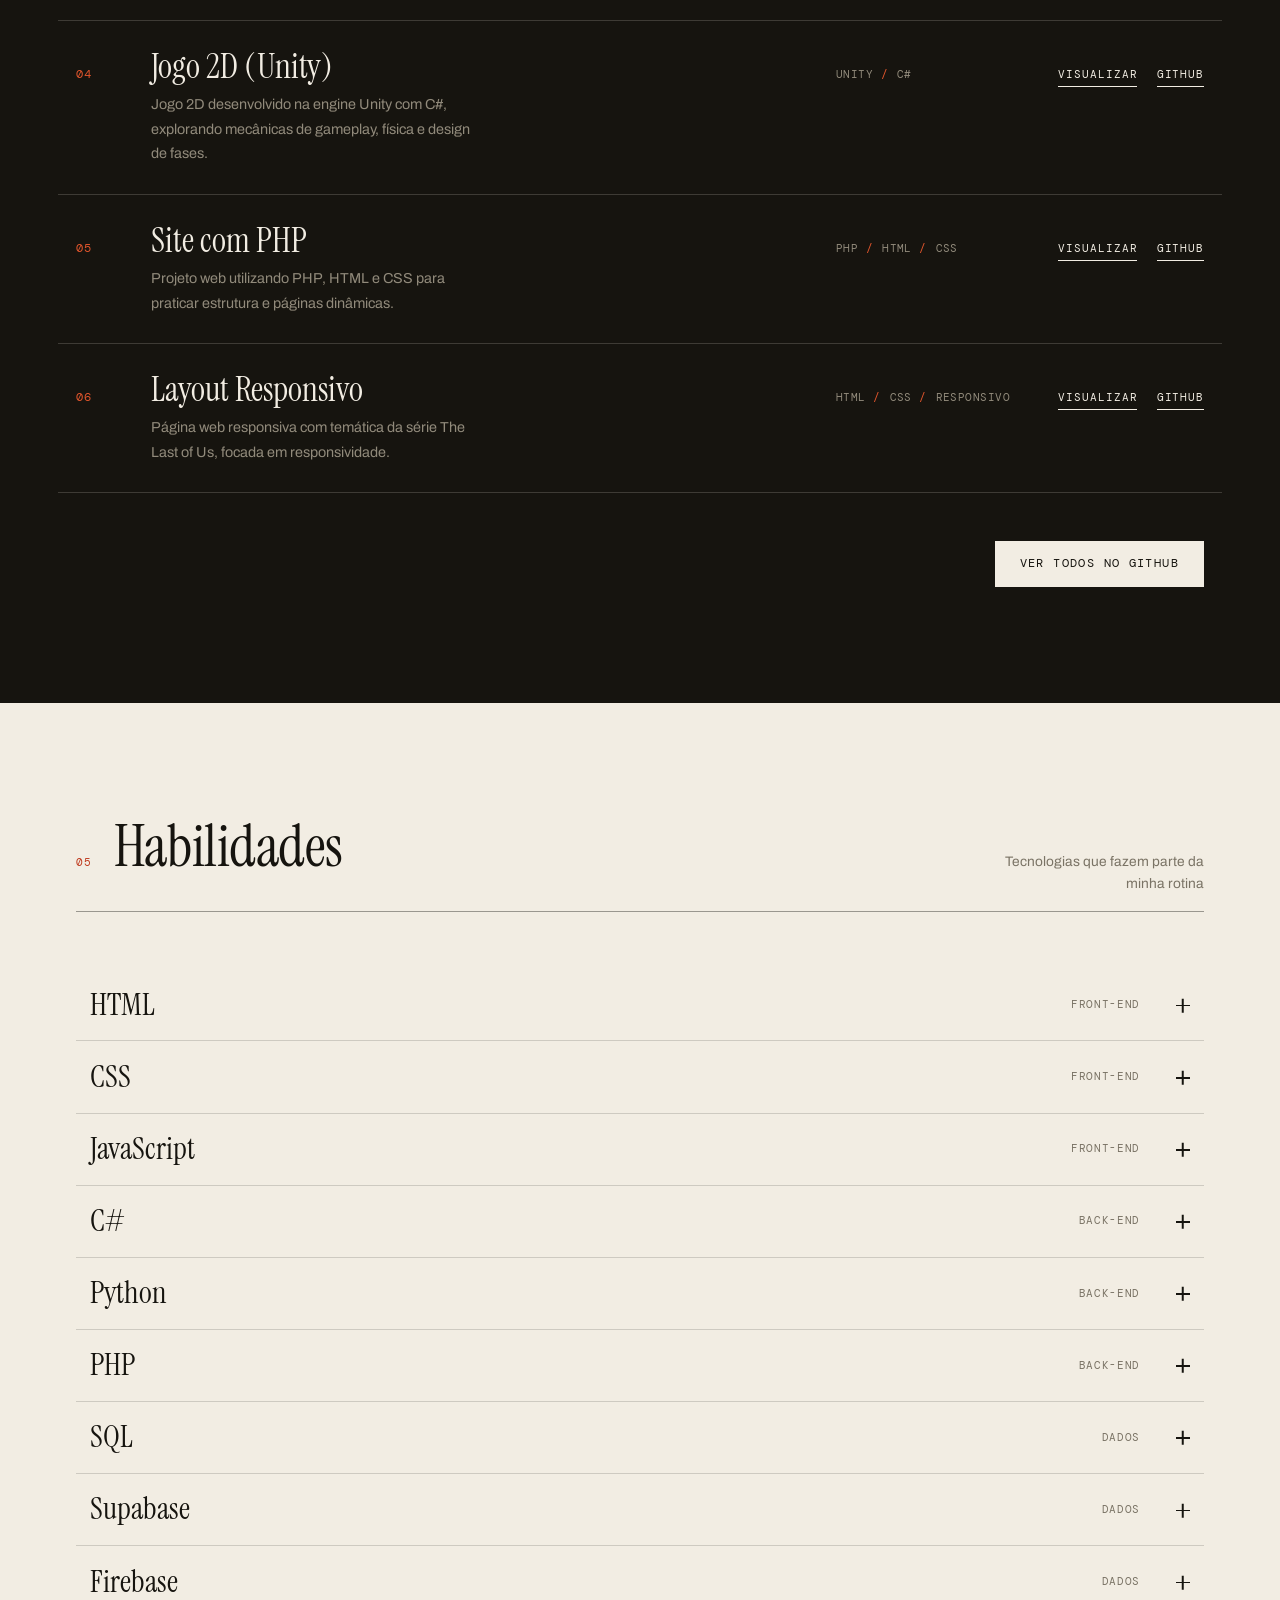
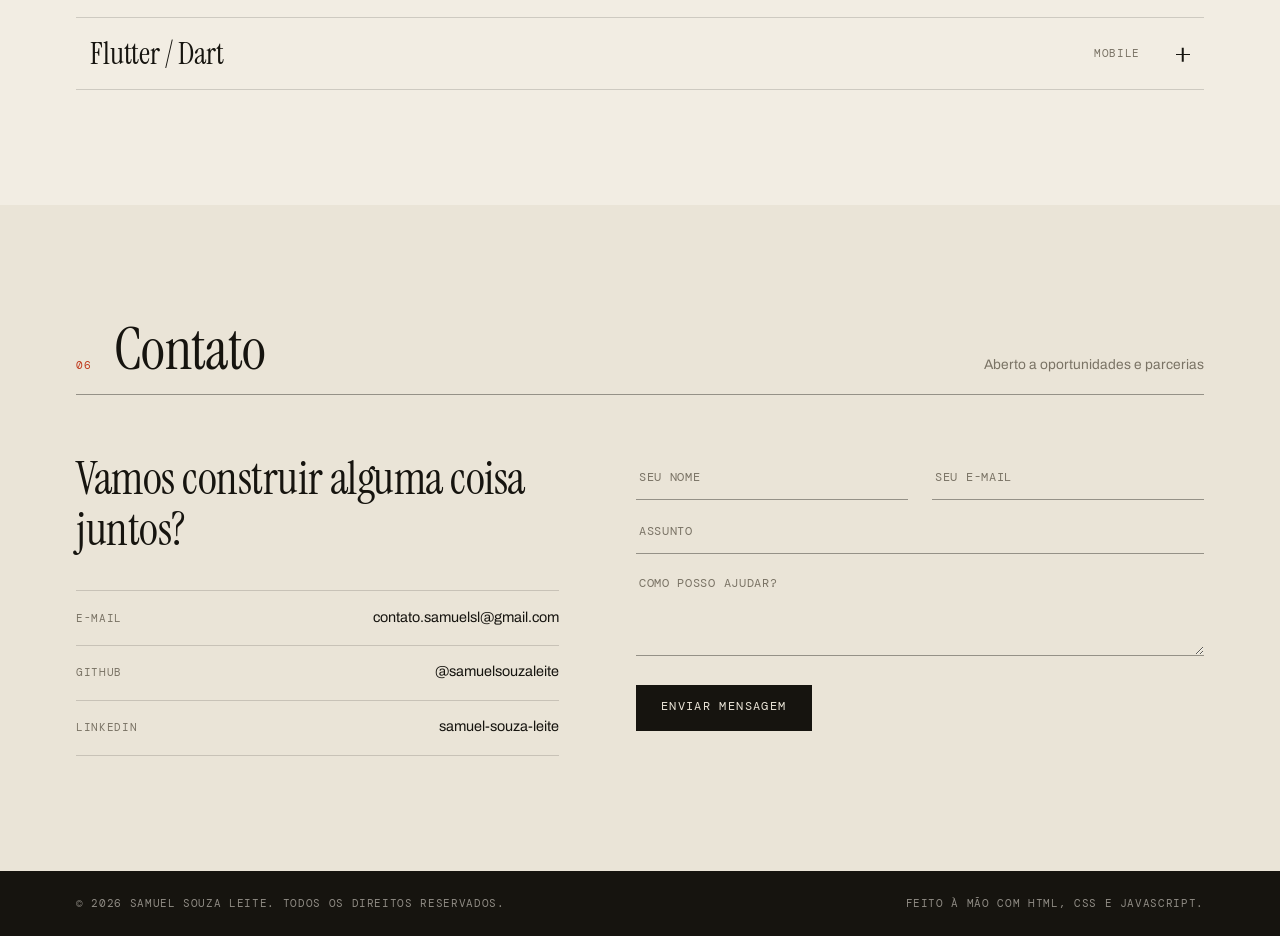
==== commit ad5e38eb: "aplicando dark mode" ====
--- a/index.html
+++ b/index.html
@@ -11,6 +11,18 @@
     <link rel="preconnect" href="https://fonts.gstatic.com" crossorigin />
     <link href="https://fonts.googleapis.com/css2?family=Archivo:wght@400;500;600;700&family=DM+Mono:wght@400;500&family=Instrument+Serif:ital@0;1&display=swap" rel="stylesheet" />
     <link rel="stylesheet" href="style.css" />
+
+    <!-- Aplica o tema antes da pintura para evitar o "piscar" do tema claro -->
+    <script>
+        (function () {
+            var theme;
+            try { theme = localStorage.getItem("theme"); } catch (e) {}
+            if (theme !== "light" && theme !== "dark") {
+                theme = window.matchMedia("(prefers-color-scheme: dark)").matches ? "dark" : "light";
+            }
+            document.documentElement.setAttribute("data-theme", theme);
+        })();
+    </script>
 </head>
 <body>
     <div class="grain" aria-hidden="true"></div>
@@ -38,6 +50,13 @@
                     <span class="lang-sep">/</span>
                     <button type="button" class="lang-btn" data-lang="en">en</button>
                 </div>
+
+                <button type="button" class="theme-toggle" id="themeToggle" aria-pressed="false" data-i18n-aria-label="theme_toggle" aria-label="Alternar tema escuro">
+                    <svg viewBox="0 0 16 16" aria-hidden="true">
+                        <circle cx="8" cy="8" r="6.5" fill="none" stroke="currentColor" stroke-width="1.5" />
+                        <path d="M8 1.5a6.5 6.5 0 0 1 0 13z" fill="currentColor" />
+                    </svg>
+                </button>
 
                 <button class="menu-toggle" id="menuToggle" aria-label="Abrir menu" aria-expanded="false" aria-controls="navMenu">
                     <span></span>
--- a/style.css
+++ b/style.css
@@ -11,13 +11,23 @@
     --accent: #bf3a1d;
     --accent-2: #1f4534;
 
-    /* tokens semânticos — sobrescritos em .invert */
+    /* tokens semânticos — sobrescritos em .invert e no tema escuro */
     --bg: var(--paper);
+    --bg-2: var(--paper-2);
     --fg: var(--ink);
+    --fg-2: var(--ink-2);
     --muted: #7a7365;
     --rule: rgba(22, 20, 15, 0.16);
     --rule-strong: rgba(22, 20, 15, 0.4);
     --hl: var(--accent);
+    --on-accent: var(--paper);
+    --masthead-bg: rgba(242, 237, 227, 0.88);
+    --hero-glow: rgba(191, 58, 29, 0.09);
+    --hero-dots: rgba(22, 20, 15, 0.16);
+    --footer-bg: var(--ink);
+    --footer-fg: var(--paper);
+
+    color-scheme: light;
 
     --display: "Instrument Serif", Georgia, serif;
     --sans: "Archivo", "Helvetica Neue", Arial, sans-serif;
@@ -37,6 +47,37 @@
     --hl: #e0552c;
 }
 
+/* Tema escuro: papel vira tinta, mantendo o vermelho como destaque */
+:root[data-theme="dark"] {
+    --accent: #e0552c;
+    --accent-2: #7fbf9a;
+
+    --bg: #16140f;
+    --bg-2: #1d1a15;
+    --fg: #ece6d9;
+    --fg-2: #cbc4b4;
+    --muted: #9a9283;
+    --rule: rgba(242, 237, 227, 0.14);
+    --rule-strong: rgba(242, 237, 227, 0.34);
+    --hl: var(--accent);
+    --on-accent: #fbf7ef;
+    --masthead-bg: rgba(22, 20, 15, 0.88);
+    --hero-glow: rgba(224, 85, 44, 0.12);
+    --hero-dots: rgba(242, 237, 227, 0.1);
+    --footer-bg: #0e0d0a;
+    --footer-fg: #ece6d9;
+
+    color-scheme: dark;
+}
+
+:root[data-theme="dark"] .invert {
+    --bg: #0e0d0a;
+    --fg: #ece6d9;
+    --muted: #9a9283;
+    --rule: rgba(242, 237, 227, 0.14);
+    --rule-strong: rgba(242, 237, 227, 0.34);
+}
+
 *,
 *::before,
 *::after {
@@ -54,8 +95,8 @@
     font-family: var(--sans);
     font-size: 16px;
     line-height: 1.6;
-    color: var(--ink);
-    background: var(--paper);
+    color: var(--fg);
+    background: var(--bg);
     overflow-x: hidden;
     -webkit-font-smoothing: antialiased;
 }
@@ -85,7 +126,7 @@
 
 ::selection {
     background: var(--accent);
-    color: var(--paper);
+    color: var(--on-accent);
 }
 
 /* Granulado de papel sobre toda a página */
@@ -115,7 +156,7 @@
 }
 
 .section--band {
-    --bg: var(--paper-2);
+    --bg: var(--bg-2);
 }
 
 .sec-num,
@@ -159,7 +200,7 @@
 .btn-solid:hover {
     background: var(--accent);
     border-color: var(--accent);
-    color: var(--paper);
+    color: var(--on-accent);
 }
 
 .btn-ghost {
@@ -208,7 +249,7 @@
     left: 0;
     width: 100%;
     z-index: 100;
-    background: rgba(242, 237, 227, 0.88);
+    background: var(--masthead-bg);
     backdrop-filter: blur(10px) saturate(1.1);
     border-bottom: 1px solid var(--rule-strong);
 }
@@ -254,7 +295,7 @@
     font-size: 0.86rem;
     font-weight: 500;
     padding: 4px 0;
-    color: var(--ink);
+    color: var(--fg);
     transition: color 0.3s var(--ease);
 }
 
@@ -309,7 +350,7 @@
 }
 
 .lang-btn:hover {
-    color: var(--ink);
+    color: var(--fg);
 }
 
 .lang-btn.active {
@@ -321,6 +362,33 @@
     color: var(--rule-strong);
     font-family: var(--mono);
     font-size: 0.68rem;
+}
+
+.theme-toggle {
+    display: inline-grid;
+    place-items: center;
+    width: 30px;
+    height: 30px;
+    color: var(--fg);
+    border: 1px solid var(--rule-strong);
+    border-radius: 50%;
+    transition: color 0.25s var(--ease), border-color 0.25s var(--ease),
+        transform 0.5s var(--ease);
+}
+
+.theme-toggle:hover {
+    color: var(--accent);
+    border-color: var(--accent);
+}
+
+.theme-toggle svg {
+    width: 14px;
+    height: 14px;
+    transition: transform 0.5s var(--ease);
+}
+
+:root[data-theme="dark"] .theme-toggle svg {
+    transform: rotate(180deg);
 }
 
 .menu-toggle {
@@ -335,7 +403,7 @@
     display: block;
     width: 100%;
     height: 1.5px;
-    background: var(--ink);
+    background: var(--fg);
     transition: transform 0.35s var(--ease), opacity 0.25s;
 }
 
@@ -363,8 +431,8 @@
     align-items: center;
     padding: calc(68px + clamp(2.5rem, 7vw, 5rem)) 0 clamp(3rem, 7vw, 5rem);
     background:
-        radial-gradient(120% 90% at 88% 8%, rgba(191, 58, 29, 0.09), transparent 60%),
-        var(--paper);
+        radial-gradient(120% 90% at 88% 8%, var(--hero-glow), transparent 60%),
+        var(--bg);
 }
 
 .hero::after {
@@ -374,7 +442,7 @@
     inset: 0;
     pointer-events: none;
     opacity: 0.4;
-    background-image: radial-gradient(rgba(22, 20, 15, 0.16) 1px, transparent 1px);
+    background-image: radial-gradient(var(--hero-dots) 1px, transparent 1px);
     background-size: 22px 22px;
     mask-image: linear-gradient(to bottom, transparent 55%, #000 100%);
     -webkit-mask-image: linear-gradient(to bottom, transparent 55%, #000 100%);
@@ -453,7 +521,7 @@
     max-width: 34ch;
     font-size: 1rem;
     line-height: 1.75;
-    color: var(--ink-2);
+    color: var(--fg-2);
 }
 
 .hero-links {
@@ -484,8 +552,8 @@
 .portrait-frame {
     position: relative;
     aspect-ratio: 4 / 5;
-    border: 1px solid var(--ink);
-    background: var(--paper-2);
+    border: 1px solid var(--fg);
+    background: var(--bg-2);
     overflow: hidden;
     transform: rotate(1.4deg);
     transition: transform 0.6s var(--ease);
@@ -532,7 +600,7 @@
     padding: 0.45rem 0.7rem;
     color: var(--accent);
     border: 1.5px solid var(--accent);
-    background: var(--paper);
+    background: var(--bg);
     transform: rotate(-7deg);
     letter-spacing: 0.1em;
 }
@@ -595,7 +663,7 @@
     display: grid;
     gap: 1.1rem;
     max-width: 46ch;
-    color: var(--ink-2);
+    color: var(--fg-2);
 }
 
 .about-body p {
@@ -741,7 +809,7 @@
 }
 
 .work:hover .work-desc {
-    color: rgba(22, 20, 15, 0.72);
+    color: color-mix(in srgb, var(--bg) 72%, transparent);
 }
 
 .work-stack {
@@ -762,7 +830,7 @@
 }
 
 .work:hover .work-stack {
-    color: rgba(22, 20, 15, 0.6);
+    color: color-mix(in srgb, var(--bg) 60%, transparent);
 }
 
 .work-actions {
@@ -808,10 +876,6 @@
 }
 
 /* ---------------------------------------------------------------- habilidades */
-.skills-list {
-    border-top: 1px solid var(--rule-strong);
-}
-
 .skill-item {
     border-bottom: 1px solid var(--rule);
 }
@@ -897,7 +961,7 @@
     padding: 0 0.9rem 1.6rem;
     font-size: 0.95rem;
     line-height: 1.8;
-    color: var(--ink-2);
+    color: var(--fg-2);
 }
 
 /* -------------------------------------------------------------------- contato */
@@ -958,7 +1022,7 @@
     padding: 0.95rem 0.2rem;
     font-family: var(--sans);
     font-size: 0.95rem;
-    color: var(--ink);
+    color: var(--fg);
     background: transparent;
     border: 0;
     border-bottom: 1px solid var(--rule-strong);
@@ -1006,8 +1070,8 @@
 /* --------------------------------------------------------------------- footer */
 .footer {
     position: relative;
-    background: var(--ink);
-    color: var(--paper);
+    background: var(--footer-bg);
+    color: var(--footer-fg);
     overflow: hidden;
 }
 
@@ -1019,7 +1083,7 @@
     gap: 0.6rem;
     padding-top: 1.5rem;
     padding-bottom: 1.5rem;
-    color: rgba(242, 237, 227, 0.55);
+    color: color-mix(in srgb, var(--footer-fg) 55%, transparent);
 }
 
 /* ---------------------------------------------------------------- modal vídeo */
@@ -1054,8 +1118,9 @@
     width: min(900px, 100%);
     max-height: 90vh;
     overflow-y: auto;
-    background: var(--paper);
-    border: 1px solid var(--ink);
+    background: var(--bg);
+    color: var(--fg);
+    border: 1px solid var(--fg);
     box-shadow: 14px 14px 0 var(--accent);
     transform: translateY(18px);
     transition: transform 0.45s var(--ease);
@@ -1074,19 +1139,20 @@
     height: 46px;
     font-size: 1.5rem;
     line-height: 1;
-    color: var(--paper);
-    background: var(--ink);
-    transition: background 0.3s var(--ease);
+    color: var(--bg);
+    background: var(--fg);
+    transition: background 0.3s var(--ease), color 0.3s var(--ease);
 }
 
 .video-modal-close:hover {
+    color: var(--on-accent);
     background: var(--accent);
 }
 
 .video-modal-player {
     aspect-ratio: 16 / 9;
     background: #0b0a08;
-    border-bottom: 1px solid var(--ink);
+    border-bottom: 1px solid var(--fg);
 }
 
 .video-modal-player video {
@@ -1111,7 +1177,7 @@
 .video-modal-info p {
     max-width: 64ch;
     line-height: 1.8;
-    color: var(--ink-2);
+    color: var(--fg-2);
 }
 
 body.modal-open {
@@ -1169,7 +1235,7 @@
         gap: 0;
         height: 100%;
         padding: clamp(1.5rem, 6vw, 3rem) var(--pad);
-        background: var(--paper);
+        background: var(--bg);
         border-top: 1px solid var(--rule);
         transform: translateY(-101%);
         transition: transform 0.5s var(--ease);
